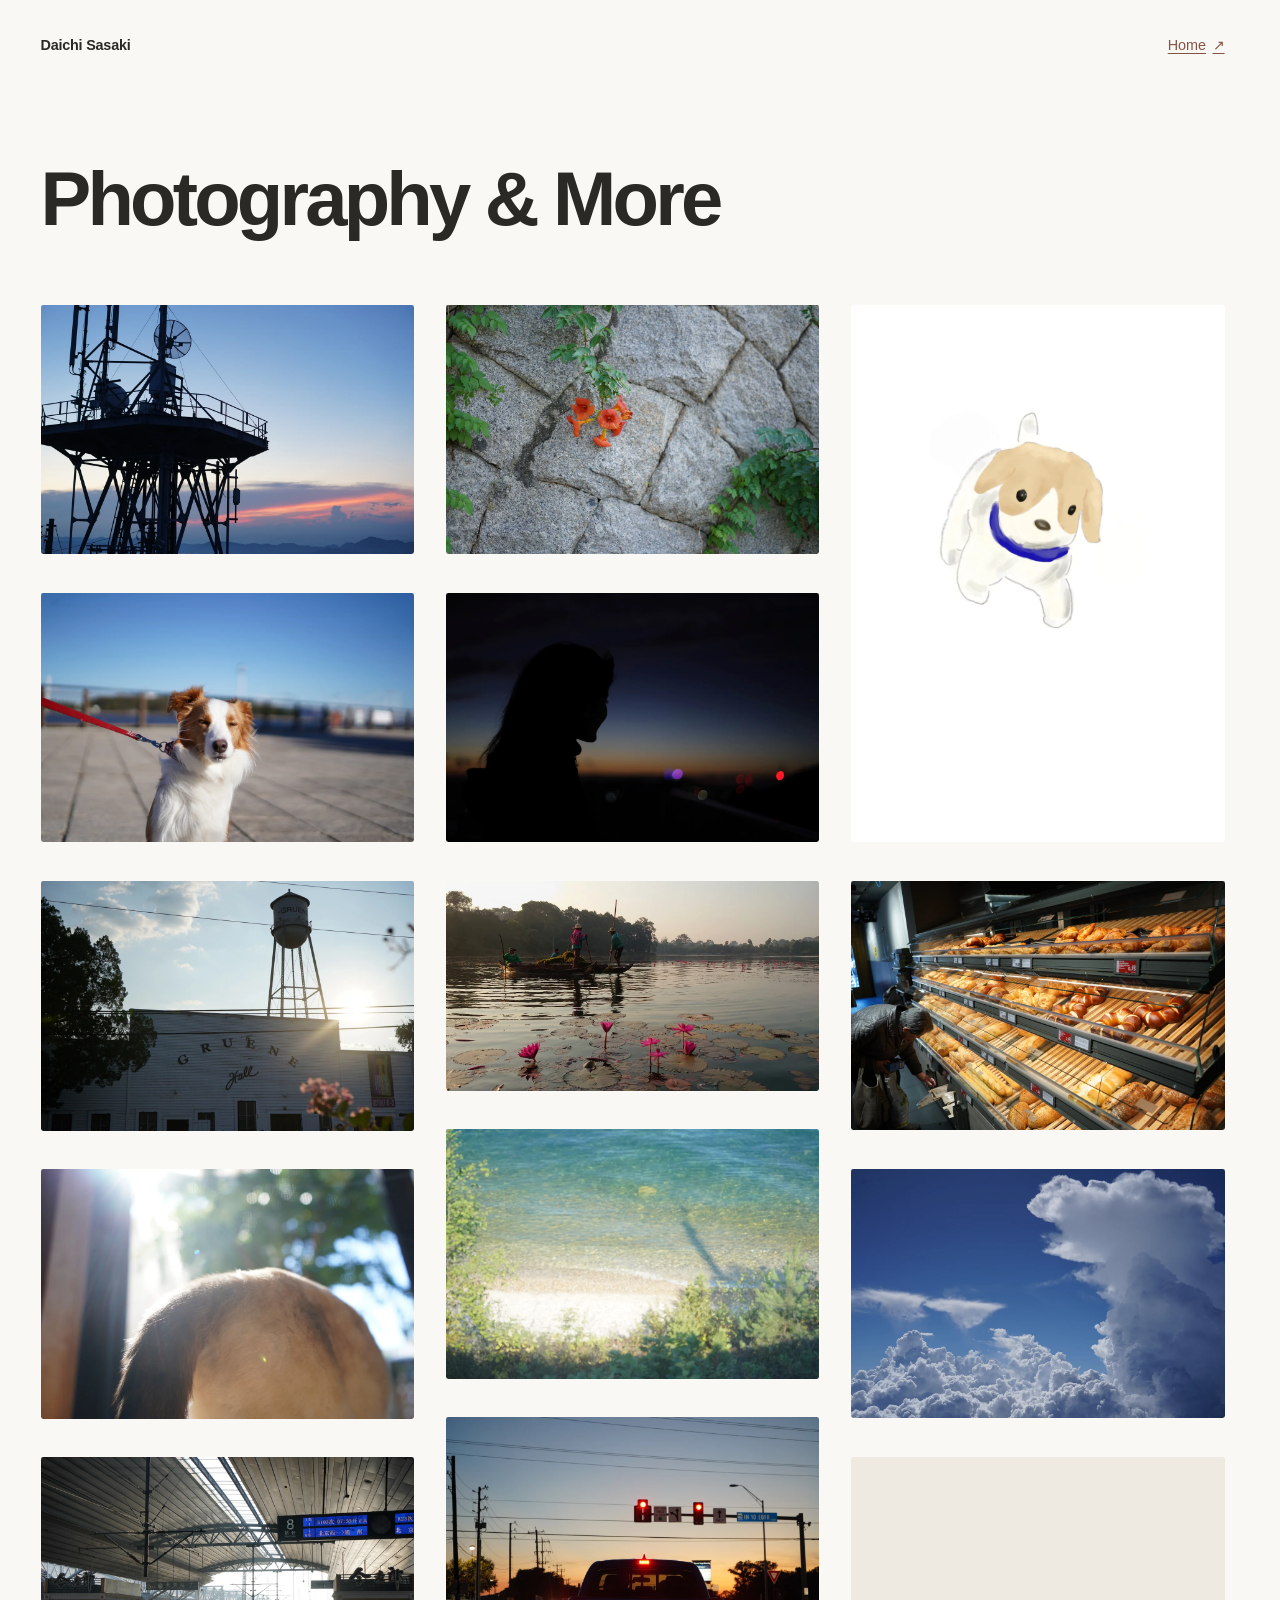
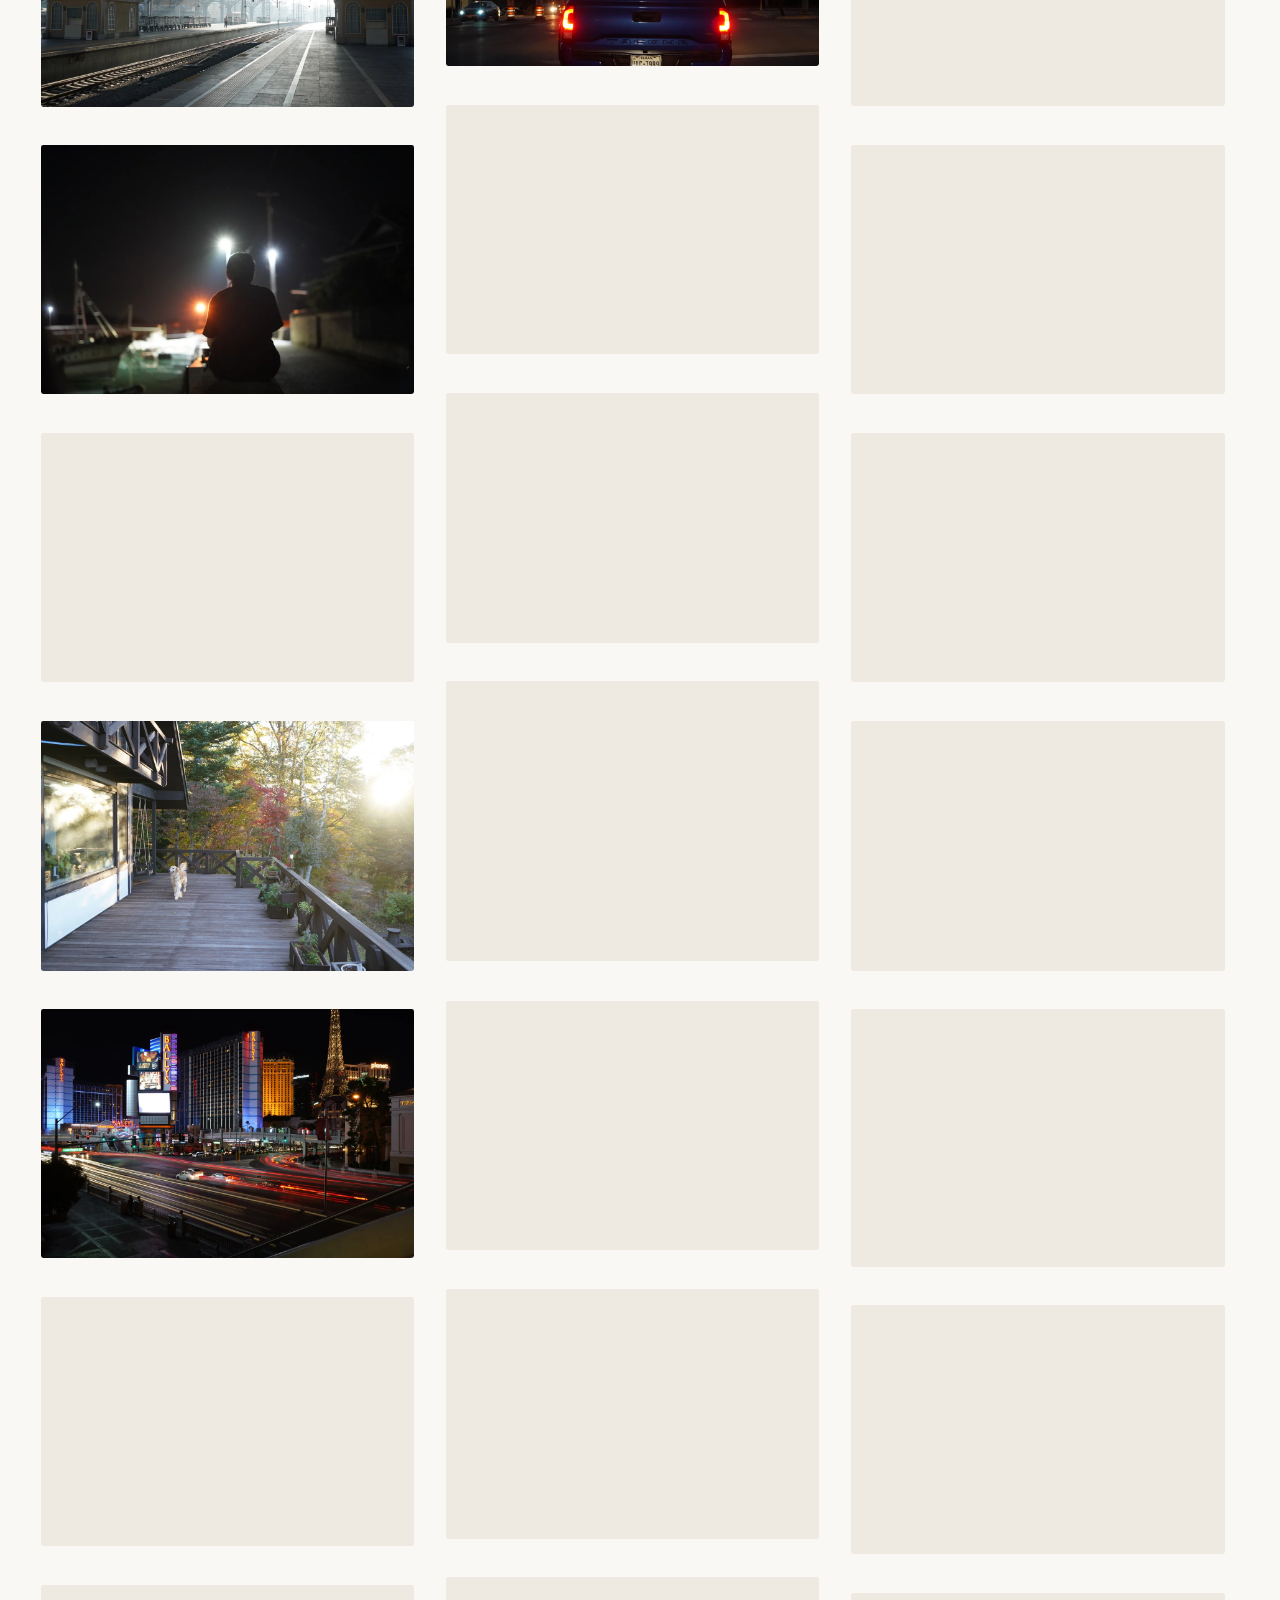
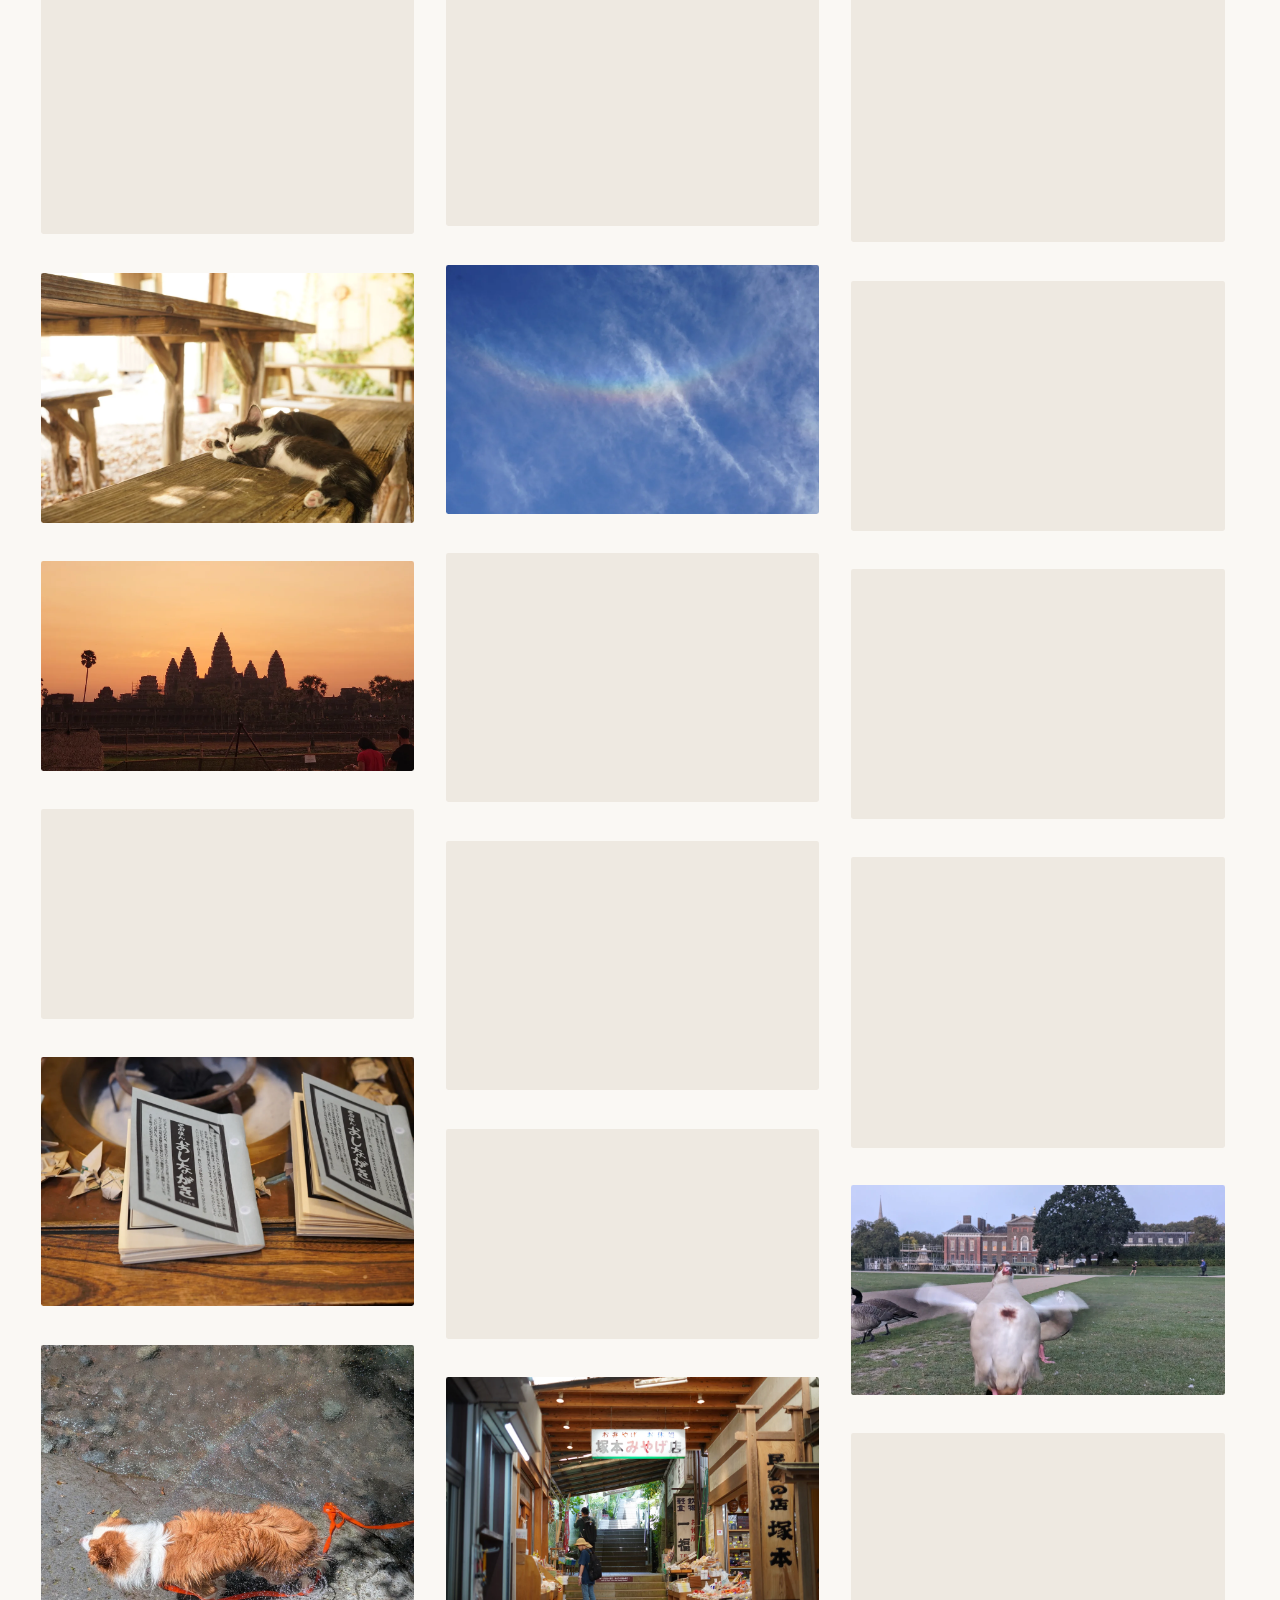
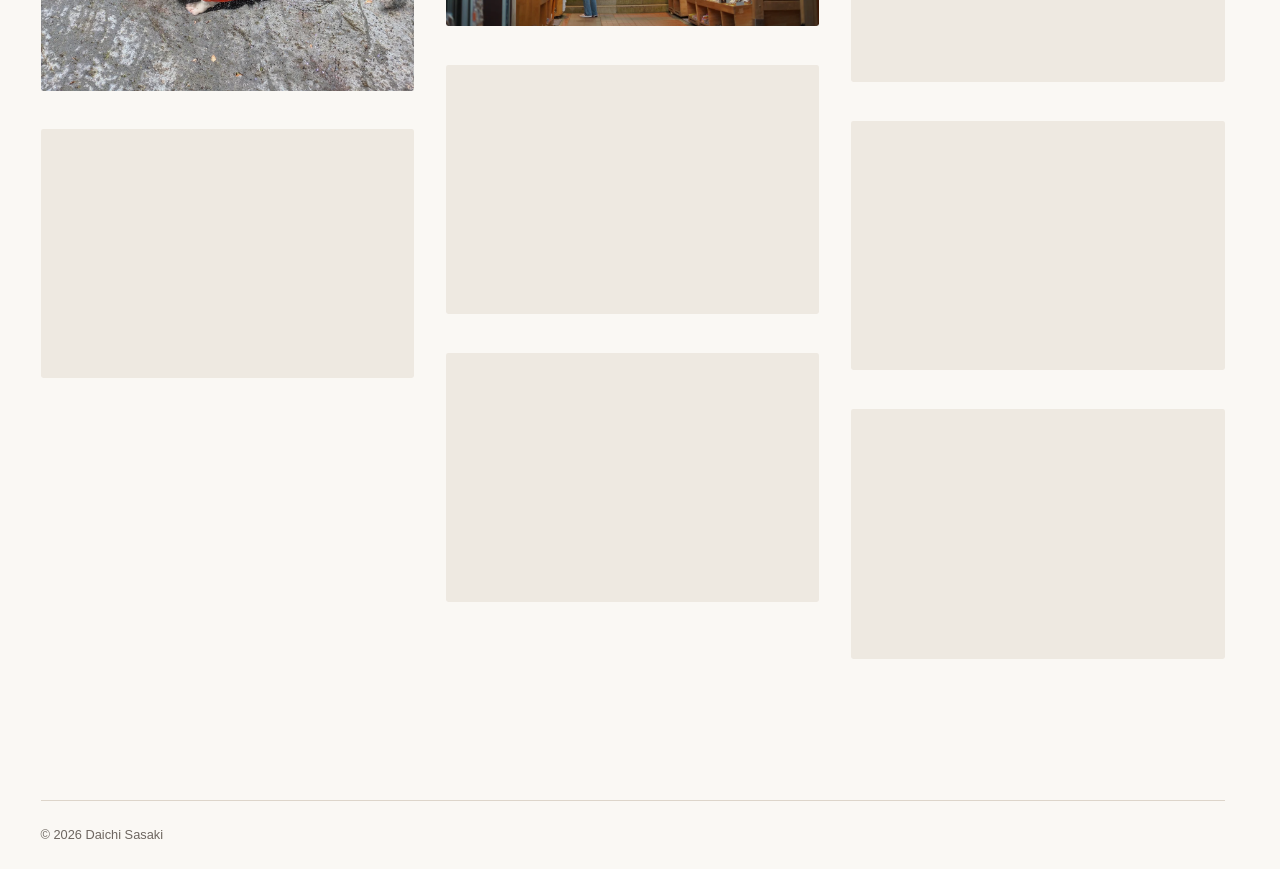
==== portfolio/index.html @ e08c7846 "Add photography portfolio and editor, update homepage links" ====
<!doctype html>
<!-- Generated index.html comes from this template and each work's info.json. -->
<html lang="en">
  <head>
    <meta charset="utf-8">
    <meta name="viewport" content="width=device-width, initial-scale=1">
    <meta name="description" content="Photography and art by Daichi Sasaki.">
    <title>Daichi Sasaki — Photography &amp; More</title>
    <link rel="stylesheet" href="styles.css">
    <script src="layout.js" defer></script>
    <script src="information.js" defer></script>
    <script src="gallery.js" defer></script>
  </head>
  <body>
    <header class="site-header container">
      <span class="site-name">Daichi Sasaki</span>
      <nav aria-label="Main navigation">
        <a href="https://d1ssk.github.io/">Home <span aria-hidden="true">↗</span></a>
      </nav>
    </header>

    <main class="container">
      <div class="intro">
        <h1>Photography &amp; More</h1>
      </div>
      <section class="gallery" aria-label="Photography and art">
        <figure class="work">
          <a class="work-link" href="assets/works/dsc04124/full.webp" data-info="assets/works/dsc04124/info.json" aria-haspopup="dialog">
            <img
              src="assets/works/dsc04124/thumbnail.webp"
              srcset="assets/works/dsc04124/thumbnail.webp 1200w, assets/works/dsc04124/full.webp 2400w"
              sizes="(max-width: 46rem) calc(100vw - 2rem), (max-width: 68rem) 46vw, 24rem"
              width="1200"
              height="800"
              alt="Silhouette of an antenna tower against a blue and pink evening sky."
              fetchpriority="high"
              decoding="async"
            >
          </a>
        </figure>

        <figure class="work">
          <a class="work-link" href="assets/works/dsc04281/full.webp" data-info="assets/works/dsc04281/info.json" aria-haspopup="dialog">
            <img
              src="assets/works/dsc04281/thumbnail.webp"
              srcset="assets/works/dsc04281/thumbnail.webp 1200w, assets/works/dsc04281/full.webp 2400w"
              sizes="(max-width: 46rem) calc(100vw - 2rem), (max-width: 68rem) 46vw, 24rem"
              width="1200"
              height="800"
              alt="Orange flowers and green leaves against a textured stone wall."
              loading="lazy"
              decoding="async"
            >
          </a>
        </figure>

        <figure class="work">
          <a class="work-link" href="assets/works/work-308b10c8dc/full.webp" data-info="assets/works/work-308b10c8dc/info.json" aria-haspopup="dialog">
            <img
              src="assets/works/work-308b10c8dc/thumbnail.webp"
              srcset="assets/works/work-308b10c8dc/thumbnail.webp 834w, assets/works/work-308b10c8dc/full.webp 1640w"
              sizes="(max-width: 46rem) calc(100vw - 2rem), (max-width: 68rem) 46vw, 24rem"
              width="834"
              height="1200"
              alt="An illustration of a small brown-and-white dog on a white background."
              loading="lazy"
              decoding="async"
            >
          </a>
        </figure>

        <figure class="work">
          <a class="work-link" href="assets/works/dsc00365/full.webp" data-info="assets/works/dsc00365/info.json" aria-haspopup="dialog">
            <img
              src="assets/works/dsc00365/thumbnail.webp"
              srcset="assets/works/dsc00365/thumbnail.webp 1200w, assets/works/dsc00365/full.webp 2400w"
              sizes="(max-width: 46rem) calc(100vw - 2rem), (max-width: 68rem) 46vw, 24rem"
              width="1200"
              height="800"
              alt="A brown-and-white dog on a red leash, with water and distant buildings behind it."
              loading="lazy"
              decoding="async"
            >
          </a>
        </figure>

        <figure class="work">
          <a class="work-link" href="assets/works/dsc02346-edit/full.webp" data-info="assets/works/dsc02346-edit/info.json" aria-haspopup="dialog">
            <img
              src="assets/works/dsc02346-edit/thumbnail.webp"
              srcset="assets/works/dsc02346-edit/thumbnail.webp 1200w, assets/works/dsc02346-edit/full.webp 2400w"
              sizes="(max-width: 46rem) calc(100vw - 2rem), (max-width: 68rem) 46vw, 24rem"
              width="1200"
              height="800"
              alt="The profile of a person silhouetted at dusk, with blurred lights behind them."
              loading="lazy"
              decoding="async"
            >
          </a>
        </figure>

        <figure class="work">
          <a class="work-link" href="assets/works/dsc02108/full.webp" data-info="assets/works/dsc02108/info.json" aria-haspopup="dialog">
            <img
              src="assets/works/dsc02108/thumbnail.webp"
              srcset="assets/works/dsc02108/thumbnail.webp 1200w, assets/works/dsc02108/full.webp 1616w"
              sizes="(max-width: 46rem) calc(100vw - 2rem), (max-width: 68rem) 46vw, 24rem"
              width="1200"
              height="802"
              alt="A water tower above a white building, with flowers in the foreground."
              loading="lazy"
              decoding="async"
            >
          </a>
        </figure>

        <figure class="work">
          <a class="work-link" href="assets/works/dsc-4628-edit/full.webp" data-info="assets/works/dsc-4628-edit/info.json" aria-haspopup="dialog">
            <img
              src="assets/works/dsc-4628-edit/thumbnail.webp"
              srcset="assets/works/dsc-4628-edit/thumbnail.webp 1200w, assets/works/dsc-4628-edit/full.webp 2400w"
              sizes="(max-width: 46rem) calc(100vw - 2rem), (max-width: 68rem) 46vw, 24rem"
              width="1200"
              height="675"
              alt="People in a small boat on a lake, with pink flowers in the foreground."
              loading="lazy"
              decoding="async"
            >
          </a>
        </figure>

        <figure class="work">
          <a class="work-link" href="assets/works/dsc09874/full.webp" data-info="assets/works/dsc09874/info.json" aria-haspopup="dialog">
            <img
              src="assets/works/dsc09874/thumbnail.webp"
              srcset="assets/works/dsc09874/thumbnail.webp 1200w, assets/works/dsc09874/full.webp 2400w"
              sizes="(max-width: 46rem) calc(100vw - 2rem), (max-width: 68rem) 46vw, 24rem"
              width="1200"
              height="800"
              alt="Rows of golden pastries on illuminated bakery shelves."
              loading="lazy"
              decoding="async"
            >
          </a>
        </figure>

        <figure class="work">
          <a class="work-link" href="assets/works/dsc01263/full.webp" data-info="assets/works/dsc01263/info.json" aria-haspopup="dialog">
            <img
              src="assets/works/dsc01263/thumbnail.webp"
              srcset="assets/works/dsc01263/thumbnail.webp 1200w, assets/works/dsc01263/full.webp 1616w"
              sizes="(max-width: 46rem) calc(100vw - 2rem), (max-width: 68rem) 46vw, 24rem"
              width="1200"
              height="802"
              alt="Sunlight shimmering on blue-green water."
              loading="lazy"
              decoding="async"
            >
          </a>
        </figure>

        <figure class="work">
          <a class="work-link" href="assets/works/dsc03439/full.webp" data-info="assets/works/dsc03439/info.json" aria-haspopup="dialog">
            <img
              src="assets/works/dsc03439/thumbnail.webp"
              srcset="assets/works/dsc03439/thumbnail.webp 1200w, assets/works/dsc03439/full.webp 1616w"
              sizes="(max-width: 46rem) calc(100vw - 2rem), (max-width: 68rem) 46vw, 24rem"
              width="1200"
              height="802"
              alt="Close-up of a dog&#x27;s head and ear in sunlight beside a window."
              loading="lazy"
              decoding="async"
            >
          </a>
        </figure>

        <figure class="work">
          <a class="work-link" href="assets/works/dsc02233/full.webp" data-info="assets/works/dsc02233/info.json" aria-haspopup="dialog">
            <img
              src="assets/works/dsc02233/thumbnail.webp"
              srcset="assets/works/dsc02233/thumbnail.webp 1200w, assets/works/dsc02233/full.webp 2400w"
              sizes="(max-width: 46rem) calc(100vw - 2rem), (max-width: 68rem) 46vw, 24rem"
              width="1200"
              height="800"
              alt="Bright white clouds rising into a deep blue sky."
              loading="lazy"
              decoding="async"
            >
          </a>
        </figure>

        <figure class="work">
          <a class="work-link" href="assets/works/dsc01962-1/full.webp" data-info="assets/works/dsc01962-1/info.json" aria-haspopup="dialog">
            <img
              src="assets/works/dsc01962-1/thumbnail.webp"
              srcset="assets/works/dsc01962-1/thumbnail.webp 1200w, assets/works/dsc01962-1/full.webp 2400w"
              sizes="(max-width: 46rem) calc(100vw - 2rem), (max-width: 68rem) 46vw, 24rem"
              width="1200"
              height="800"
              alt="A car stopped at a red traffic light against a warm sunset sky."
              loading="lazy"
              decoding="async"
            >
          </a>
        </figure>

        <figure class="work">
          <a class="work-link" href="assets/works/dsc00776/full.webp" data-info="assets/works/dsc00776/info.json" aria-haspopup="dialog">
            <img
              src="assets/works/dsc00776/thumbnail.webp"
              srcset="assets/works/dsc00776/thumbnail.webp 1200w, assets/works/dsc00776/full.webp 1616w"
              sizes="(max-width: 46rem) calc(100vw - 2rem), (max-width: 68rem) 46vw, 24rem"
              width="1200"
              height="802"
              alt="Sunlight falling across railway tracks and a station platform under a metal roof."
              loading="lazy"
              decoding="async"
            >
          </a>
        </figure>

        <figure class="work">
          <a class="work-link" href="assets/works/dsc09620-edit/full.webp" data-info="assets/works/dsc09620-edit/info.json" aria-haspopup="dialog">
            <img
              src="assets/works/dsc09620-edit/thumbnail.webp"
              srcset="assets/works/dsc09620-edit/thumbnail.webp 1200w, assets/works/dsc09620-edit/full.webp 2400w"
              sizes="(max-width: 46rem) calc(100vw - 2rem), (max-width: 68rem) 46vw, 24rem"
              width="1200"
              height="800"
              alt="A river reflecting a bridge and trees in black and white."
              loading="lazy"
              decoding="async"
            >
          </a>
        </figure>

        <figure class="work">
          <a class="work-link" href="assets/works/dsc04129/full.webp" data-info="assets/works/dsc04129/info.json" aria-haspopup="dialog">
            <img
              src="assets/works/dsc04129/thumbnail.webp"
              srcset="assets/works/dsc04129/thumbnail.webp 1200w, assets/works/dsc04129/full.webp 2400w"
              sizes="(max-width: 46rem) calc(100vw - 2rem), (max-width: 68rem) 46vw, 24rem"
              width="1200"
              height="800"
              alt="A mug of dark tea and a wrapped slice of cake on a wooden table."
              loading="lazy"
              decoding="async"
            >
          </a>
        </figure>

        <figure class="work">
          <a class="work-link" href="assets/works/dsc04137/full.webp" data-info="assets/works/dsc04137/info.json" aria-haspopup="dialog">
            <img
              src="assets/works/dsc04137/thumbnail.webp"
              srcset="assets/works/dsc04137/thumbnail.webp 1200w, assets/works/dsc04137/full.webp 2400w"
              sizes="(max-width: 46rem) calc(100vw - 2rem), (max-width: 68rem) 46vw, 24rem"
              width="1200"
              height="800"
              alt="The silhouette of a person on a road lit by streetlights at night."
              loading="lazy"
              decoding="async"
            >
          </a>
        </figure>

        <figure class="work">
          <a class="work-link" href="assets/works/dsc00853-edit/full.webp" data-info="assets/works/dsc00853-edit/info.json" aria-haspopup="dialog">
            <img
              src="assets/works/dsc00853-edit/thumbnail.webp"
              srcset="assets/works/dsc00853-edit/thumbnail.webp 1200w, assets/works/dsc00853-edit/full.webp 2400w"
              sizes="(max-width: 46rem) calc(100vw - 2rem), (max-width: 68rem) 46vw, 24rem"
              width="1200"
              height="800"
              alt="Red autumn leaves framing the corner of a wooden building."
              loading="lazy"
              decoding="async"
            >
          </a>
        </figure>

        <figure class="work">
          <a class="work-link" href="assets/works/dsc03634-edit/full.webp" data-info="assets/works/dsc03634-edit/info.json" aria-haspopup="dialog">
            <img
              src="assets/works/dsc03634-edit/thumbnail.webp"
              srcset="assets/works/dsc03634-edit/thumbnail.webp 1200w, assets/works/dsc03634-edit/full.webp 1616w"
              sizes="(max-width: 46rem) calc(100vw - 2rem), (max-width: 68rem) 46vw, 24rem"
              width="1200"
              height="802"
              alt="A large circular station clock and a grid of windows in black and white."
              loading="lazy"
              decoding="async"
            >
          </a>
        </figure>

        <figure class="work">
          <a class="work-link" href="assets/works/dsc04097/full.webp" data-info="assets/works/dsc04097/info.json" aria-haspopup="dialog">
            <img
              src="assets/works/dsc04097/thumbnail.webp"
              srcset="assets/works/dsc04097/thumbnail.webp 1200w, assets/works/dsc04097/full.webp 2400w"
              sizes="(max-width: 46rem) calc(100vw - 2rem), (max-width: 68rem) 46vw, 24rem"
              width="1200"
              height="800"
              alt="A person at an outdoor tap beside a wooden wall."
              loading="lazy"
              decoding="async"
            >
          </a>
        </figure>

        <figure class="work">
          <a class="work-link" href="assets/works/dsc03271-1/full.webp" data-info="assets/works/dsc03271-1/info.json" aria-haspopup="dialog">
            <img
              src="assets/works/dsc03271-1/thumbnail.webp"
              srcset="assets/works/dsc03271-1/thumbnail.webp 1200w, assets/works/dsc03271-1/full.webp 2400w"
              sizes="(max-width: 46rem) calc(100vw - 2rem), (max-width: 68rem) 46vw, 24rem"
              width="1200"
              height="800"
              alt="The low sun shining over a road and silhouetted city buildings."
              loading="lazy"
              decoding="async"
            >
          </a>
        </figure>

        <figure class="work">
          <a class="work-link" href="assets/works/1780213268952/full.webp" data-info="assets/works/1780213268952/info.json" aria-haspopup="dialog">
            <img
              src="assets/works/1780213268952/thumbnail.webp"
              srcset="assets/works/1780213268952/thumbnail.webp 1200w, assets/works/1780213268952/full.webp 1477w"
              sizes="(max-width: 46rem) calc(100vw - 2rem), (max-width: 68rem) 46vw, 24rem"
              width="1200"
              height="901"
              alt="A brown-and-white dog running through sunlit grass beneath a steel bridge."
              loading="lazy"
              decoding="async"
            >
          </a>
        </figure>

        <figure class="work">
          <a class="work-link" href="assets/works/dsc03589/full.webp" data-info="assets/works/dsc03589/info.json" aria-haspopup="dialog">
            <img
              src="assets/works/dsc03589/thumbnail.webp"
              srcset="assets/works/dsc03589/thumbnail.webp 1200w, assets/works/dsc03589/full.webp 1616w"
              sizes="(max-width: 46rem) calc(100vw - 2rem), (max-width: 68rem) 46vw, 24rem"
              width="1200"
              height="802"
              alt="A dog on a wooden deck beside a house and sunlit foliage."
              loading="lazy"
              decoding="async"
            >
          </a>
        </figure>

        <figure class="work">
          <a class="work-link" href="assets/works/dsc03656/full.webp" data-info="assets/works/dsc03656/info.json" aria-haspopup="dialog">
            <img
              src="assets/works/dsc03656/thumbnail.webp"
              srcset="assets/works/dsc03656/thumbnail.webp 1200w, assets/works/dsc03656/full.webp 1616w"
              sizes="(max-width: 46rem) calc(100vw - 2rem), (max-width: 68rem) 46vw, 24rem"
              width="1200"
              height="802"
              alt="A cat peeking over the edge of an open window against a blue sky."
              loading="lazy"
              decoding="async"
            >
          </a>
        </figure>

        <figure class="work">
          <a class="work-link" href="assets/works/dsc03055/full.webp" data-info="assets/works/dsc03055/info.json" aria-haspopup="dialog">
            <img
              src="assets/works/dsc03055/thumbnail.webp"
              srcset="assets/works/dsc03055/thumbnail.webp 1200w, assets/works/dsc03055/full.webp 2400w"
              sizes="(max-width: 46rem) calc(100vw - 2rem), (max-width: 68rem) 46vw, 24rem"
              width="1200"
              height="800"
              alt="A printed page emerging from darkness in a pool of light."
              loading="lazy"
              decoding="async"
            >
          </a>
        </figure>

        <figure class="work">
          <a class="work-link" href="assets/works/dsc03040-1/full.webp" data-info="assets/works/dsc03040-1/info.json" aria-haspopup="dialog">
            <img
              src="assets/works/dsc03040-1/thumbnail.webp"
              srcset="assets/works/dsc03040-1/thumbnail.webp 1200w, assets/works/dsc03040-1/full.webp 2400w"
              sizes="(max-width: 46rem) calc(100vw - 2rem), (max-width: 68rem) 46vw, 24rem"
              width="1200"
              height="800"
              alt="Colorful traffic light trails beneath illuminated city buildings at night."
              loading="lazy"
              decoding="async"
            >
          </a>
        </figure>

        <figure class="work">
          <a class="work-link" href="assets/works/dsc05868-edit/full.webp" data-info="assets/works/dsc05868-edit/info.json" aria-haspopup="dialog">
            <img
              src="assets/works/dsc05868-edit/thumbnail.webp"
              srcset="assets/works/dsc05868-edit/thumbnail.webp 1200w, assets/works/dsc05868-edit/full.webp 2400w"
              sizes="(max-width: 46rem) calc(100vw - 2rem), (max-width: 68rem) 46vw, 24rem"
              width="1200"
              height="830"
              alt="A suspension bridge and waterfront buildings in golden evening light."
              loading="lazy"
              decoding="async"
            >
          </a>
        </figure>

        <figure class="work">
          <a class="work-link" href="assets/works/dsc01163/full.webp" data-info="assets/works/dsc01163/info.json" aria-haspopup="dialog">
            <img
              src="assets/works/dsc01163/thumbnail.webp"
              srcset="assets/works/dsc01163/thumbnail.webp 1200w, assets/works/dsc01163/full.webp 1616w"
              sizes="(max-width: 46rem) calc(100vw - 2rem), (max-width: 68rem) 46vw, 24rem"
              width="1200"
              height="802"
              alt="A red-and-white train beneath a purple evening sky and overhead wires."
              loading="lazy"
              decoding="async"
            >
          </a>
        </figure>

        <figure class="work">
          <a class="work-link" href="assets/works/dsc02043/full.webp" data-info="assets/works/dsc02043/info.json" aria-haspopup="dialog">
            <img
              src="assets/works/dsc02043/thumbnail.webp"
              srcset="assets/works/dsc02043/thumbnail.webp 1200w, assets/works/dsc02043/full.webp 2400w"
              sizes="(max-width: 46rem) calc(100vw - 2rem), (max-width: 68rem) 46vw, 24rem"
              width="1200"
              height="800"
              alt="Three yellow rubber ducks lined up against a cloudy sky."
              loading="lazy"
              decoding="async"
            >
          </a>
        </figure>

        <figure class="work">
          <a class="work-link" href="assets/works/dsc04103/full.webp" data-info="assets/works/dsc04103/info.json" aria-haspopup="dialog">
            <img
              src="assets/works/dsc04103/thumbnail.webp"
              srcset="assets/works/dsc04103/thumbnail.webp 1200w, assets/works/dsc04103/full.webp 2400w"
              sizes="(max-width: 46rem) calc(100vw - 2rem), (max-width: 68rem) 46vw, 24rem"
              width="1200"
              height="800"
              alt="Two people silhouetted by warm sunlight outdoors."
              loading="lazy"
              decoding="async"
            >
          </a>
        </figure>

        <figure class="work">
          <a class="work-link" href="assets/works/dsc04307/full.webp" data-info="assets/works/dsc04307/info.json" aria-haspopup="dialog">
            <img
              src="assets/works/dsc04307/thumbnail.webp"
              srcset="assets/works/dsc04307/thumbnail.webp 1200w, assets/works/dsc04307/full.webp 2400w"
              sizes="(max-width: 46rem) calc(100vw - 2rem), (max-width: 68rem) 46vw, 24rem"
              width="1200"
              height="800"
              alt="Foamy water in the wake of a boat, seen from its side."
              loading="lazy"
              decoding="async"
            >
          </a>
        </figure>

        <figure class="work">
          <a class="work-link" href="assets/works/dsc05416/full.webp" data-info="assets/works/dsc05416/info.json" aria-haspopup="dialog">
            <img
              src="assets/works/dsc05416/thumbnail.webp"
              srcset="assets/works/dsc05416/thumbnail.webp 1200w, assets/works/dsc05416/full.webp 2400w"
              sizes="(max-width: 46rem) calc(100vw - 2rem), (max-width: 68rem) 46vw, 24rem"
              width="1200"
              height="800"
              alt="Glowing logs beneath hanging cookware at a nighttime campfire."
              loading="lazy"
              decoding="async"
            >
          </a>
        </figure>

        <figure class="work">
          <a class="work-link" href="assets/works/dsc08300-edit/full.webp" data-info="assets/works/dsc08300-edit/info.json" aria-haspopup="dialog">
            <img
              src="assets/works/dsc08300-edit/thumbnail.webp"
              srcset="assets/works/dsc08300-edit/thumbnail.webp 1200w, assets/works/dsc08300-edit/full.webp 2400w"
              sizes="(max-width: 46rem) calc(100vw - 2rem), (max-width: 68rem) 46vw, 24rem"
              width="1200"
              height="800"
              alt="Several bursts of fireworks against a black night sky."
              loading="lazy"
              decoding="async"
            >
          </a>
        </figure>

        <figure class="work">
          <a class="work-link" href="assets/works/dsc02113/full.webp" data-info="assets/works/dsc02113/info.json" aria-haspopup="dialog">
            <img
              src="assets/works/dsc02113/thumbnail.webp"
              srcset="assets/works/dsc02113/thumbnail.webp 1200w, assets/works/dsc02113/full.webp 2400w"
              sizes="(max-width: 46rem) calc(100vw - 2rem), (max-width: 68rem) 46vw, 24rem"
              width="1200"
              height="800"
              alt="A faint rainbow-colored band among wispy clouds in a blue sky."
              loading="lazy"
              decoding="async"
            >
          </a>
        </figure>

        <figure class="work">
          <a class="work-link" href="assets/works/dsc02043-1/full.webp" data-info="assets/works/dsc02043-1/info.json" aria-haspopup="dialog">
            <img
              src="assets/works/dsc02043-1/thumbnail.webp"
              srcset="assets/works/dsc02043-1/thumbnail.webp 1200w, assets/works/dsc02043-1/full.webp 1616w"
              sizes="(max-width: 46rem) calc(100vw - 2rem), (max-width: 68rem) 46vw, 24rem"
              width="1200"
              height="802"
              alt="A black and white cat resting on a wooden bench in sunlight."
              loading="lazy"
              decoding="async"
            >
          </a>
        </figure>

        <figure class="work">
          <a class="work-link" href="assets/works/dsc02044/full.webp" data-info="assets/works/dsc02044/info.json" aria-haspopup="dialog">
            <img
              src="assets/works/dsc02044/thumbnail.webp"
              srcset="assets/works/dsc02044/thumbnail.webp 1200w, assets/works/dsc02044/full.webp 1616w"
              sizes="(max-width: 46rem) calc(100vw - 2rem), (max-width: 68rem) 46vw, 24rem"
              width="1200"
              height="802"
              alt="A cat curled up on a wooden bench in warm backlight."
              loading="lazy"
              decoding="async"
            >
          </a>
        </figure>

        <figure class="work">
          <a class="work-link" href="assets/works/dsc00383/full.webp" data-info="assets/works/dsc00383/info.json" aria-haspopup="dialog">
            <img
              src="assets/works/dsc00383/thumbnail.webp"
              srcset="assets/works/dsc00383/thumbnail.webp 1200w, assets/works/dsc00383/full.webp 2400w"
              sizes="(max-width: 46rem) calc(100vw - 2rem), (max-width: 68rem) 46vw, 24rem"
              width="1200"
              height="800"
              alt="A person walking a dog beside a raised railway line in afternoon sunlight."
              loading="lazy"
              decoding="async"
            >
          </a>
        </figure>

        <figure class="work">
          <a class="work-link" href="assets/works/dsc-4569/full.webp" data-info="assets/works/dsc-4569/info.json" aria-haspopup="dialog">
            <img
              src="assets/works/dsc-4569/thumbnail.webp"
              srcset="assets/works/dsc-4569/thumbnail.webp 1200w, assets/works/dsc-4569/full.webp 2400w"
              sizes="(max-width: 46rem) calc(100vw - 2rem), (max-width: 68rem) 46vw, 24rem"
              width="1200"
              height="675"
              alt="Temple towers silhouetted against an orange sky."
              loading="lazy"
              decoding="async"
            >
          </a>
        </figure>

        <figure class="work">
          <a class="work-link" href="assets/works/dsc02876/full.webp" data-info="assets/works/dsc02876/info.json" aria-haspopup="dialog">
            <img
              src="assets/works/dsc02876/thumbnail.webp"
              srcset="assets/works/dsc02876/thumbnail.webp 1200w, assets/works/dsc02876/full.webp 1616w"
              sizes="(max-width: 46rem) calc(100vw - 2rem), (max-width: 68rem) 46vw, 24rem"
              width="1200"
              height="802"
              alt="Treetops and a street silhouetted against the last light of evening."
              loading="lazy"
              decoding="async"
            >
          </a>
        </figure>

        <figure class="work">
          <a class="work-link" href="assets/works/img-0156/full.webp" data-info="assets/works/img-0156/info.json" aria-haspopup="dialog">
            <img
              src="assets/works/img-0156/thumbnail.webp"
              srcset="assets/works/img-0156/thumbnail.webp 1200w, assets/works/img-0156/full.webp 2400w"
              sizes="(max-width: 46rem) calc(100vw - 2rem), (max-width: 68rem) 46vw, 24rem"
              width="1200"
              height="675"
              alt="A broad sandy beach with city buildings beneath a clear blue sky."
              loading="lazy"
              decoding="async"
            >
          </a>
        </figure>

        <figure class="work">
          <a class="work-link" href="assets/works/dsc04043/full.webp" data-info="assets/works/dsc04043/info.json" aria-haspopup="dialog">
            <img
              src="assets/works/dsc04043/thumbnail.webp"
              srcset="assets/works/dsc04043/thumbnail.webp 1200w, assets/works/dsc04043/full.webp 2400w"
              sizes="(max-width: 46rem) calc(100vw - 2rem), (max-width: 68rem) 46vw, 24rem"
              width="1200"
              height="800"
              alt="A glass sphere reflecting green and yellow branches among other spheres."
              loading="lazy"
              decoding="async"
            >
          </a>
        </figure>

        <figure class="work">
          <a class="work-link" href="assets/works/dsc09625-edit/full.webp" data-info="assets/works/dsc09625-edit/info.json" aria-haspopup="dialog">
            <img
              src="assets/works/dsc09625-edit/thumbnail.webp"
              srcset="assets/works/dsc09625-edit/thumbnail.webp 1200w, assets/works/dsc09625-edit/full.webp 2400w"
              sizes="(max-width: 46rem) calc(100vw - 2rem), (max-width: 68rem) 46vw, 24rem"
              width="1200"
              height="936"
              alt="People gathered outside a cafe beneath a leafy street tree."
              loading="lazy"
              decoding="async"
            >
          </a>
        </figure>

        <figure class="work">
          <a class="work-link" href="assets/works/dsc02432/full.webp" data-info="assets/works/dsc02432/info.json" aria-haspopup="dialog">
            <img
              src="assets/works/dsc02432/thumbnail.webp"
              srcset="assets/works/dsc02432/thumbnail.webp 1200w, assets/works/dsc02432/full.webp 2400w"
              sizes="(max-width: 46rem) calc(100vw - 2rem), (max-width: 68rem) 46vw, 24rem"
              width="1200"
              height="800"
              alt="Printed cards arranged in a wooden display beside a bowl."
              loading="lazy"
              decoding="async"
            >
          </a>
        </figure>

        <figure class="work">
          <a class="work-link" href="assets/works/pxl-20231009-060520764-mp/full.webp" data-info="assets/works/pxl-20231009-060520764-mp/info.json" aria-haspopup="dialog">
            <img
              src="assets/works/pxl-20231009-060520764-mp/thumbnail.webp"
              srcset="assets/works/pxl-20231009-060520764-mp/thumbnail.webp 1200w, assets/works/pxl-20231009-060520764-mp/full.webp 2400w"
              sizes="(max-width: 46rem) calc(100vw - 2rem), (max-width: 68rem) 46vw, 24rem"
              width="1200"
              height="675"
              alt="A waterbird facing the camera on grass, with a brick building and pond behind it."
              loading="lazy"
              decoding="async"
            >
          </a>
        </figure>

        <figure class="work">
          <a class="work-link" href="assets/works/pxl-20231009-060527128/full.webp" data-info="assets/works/pxl-20231009-060527128/info.json" aria-haspopup="dialog">
            <img
              src="assets/works/pxl-20231009-060527128/thumbnail.webp"
              srcset="assets/works/pxl-20231009-060527128/thumbnail.webp 1200w, assets/works/pxl-20231009-060527128/full.webp 2400w"
              sizes="(max-width: 46rem) calc(100vw - 2rem), (max-width: 68rem) 46vw, 24rem"
              width="1200"
              height="675"
              alt="A waterbird seen from behind on a lawn beside a pond."
              loading="lazy"
              decoding="async"
            >
          </a>
        </figure>

        <figure class="work">
          <a class="work-link" href="assets/works/pxl-20250823-015524542/full.webp" data-info="assets/works/pxl-20250823-015524542/info.json" aria-haspopup="dialog">
            <img
              src="assets/works/pxl-20250823-015524542/thumbnail.webp"
              srcset="assets/works/pxl-20250823-015524542/thumbnail.webp 1200w, assets/works/pxl-20250823-015524542/full.webp 2400w"
              sizes="(max-width: 46rem) calc(100vw - 2rem), (max-width: 68rem) 46vw, 24rem"
              width="1200"
              height="1112"
              alt="A brown-and-white dog on a red leash standing on rocky ground."
              loading="lazy"
              decoding="async"
            >
          </a>
        </figure>

        <figure class="work">
          <a class="work-link" href="assets/works/dsc00827/full.webp" data-info="assets/works/dsc00827/info.json" aria-haspopup="dialog">
            <img
              src="assets/works/dsc00827/thumbnail.webp"
              srcset="assets/works/dsc00827/thumbnail.webp 1200w, assets/works/dsc00827/full.webp 2400w"
              sizes="(max-width: 46rem) calc(100vw - 2rem), (max-width: 68rem) 46vw, 24rem"
              width="1200"
              height="800"
              alt="A person standing inside a shop with wooden beams and shelves of goods."
              loading="lazy"
              decoding="async"
            >
          </a>
        </figure>

        <figure class="work">
          <a class="work-link" href="assets/works/dsc02072/full.webp" data-info="assets/works/dsc02072/info.json" aria-haspopup="dialog">
            <img
              src="assets/works/dsc02072/thumbnail.webp"
              srcset="assets/works/dsc02072/thumbnail.webp 1200w, assets/works/dsc02072/full.webp 2400w"
              sizes="(max-width: 46rem) calc(100vw - 2rem), (max-width: 68rem) 46vw, 24rem"
              width="1200"
              height="800"
              alt="A hiker on a rocky hillside beneath large white clouds and a blue sky."
              loading="lazy"
              decoding="async"
            >
          </a>
        </figure>

        <figure class="work">
          <a class="work-link" href="assets/works/dsc04231/full.webp" data-info="assets/works/dsc04231/info.json" aria-haspopup="dialog">
            <img
              src="assets/works/dsc04231/thumbnail.webp"
              srcset="assets/works/dsc04231/thumbnail.webp 1200w, assets/works/dsc04231/full.webp 2400w"
              sizes="(max-width: 46rem) calc(100vw - 2rem), (max-width: 68rem) 46vw, 24rem"
              width="1200"
              height="800"
              alt="Two round roadside mirrors above a yellow sign beside the sea."
              loading="lazy"
              decoding="async"
            >
          </a>
        </figure>

        <figure class="work">
          <a class="work-link" href="assets/works/dsc03989/full.webp" data-info="assets/works/dsc03989/info.json" aria-haspopup="dialog">
            <img
              src="assets/works/dsc03989/thumbnail.webp"
              srcset="assets/works/dsc03989/thumbnail.webp 1200w, assets/works/dsc03989/full.webp 2400w"
              sizes="(max-width: 46rem) calc(100vw - 2rem), (max-width: 68rem) 46vw, 24rem"
              width="1200"
              height="800"
              alt="A yellow bridge across a river with a tall tower in the distance."
              loading="lazy"
              decoding="async"
            >
          </a>
        </figure>

        <figure class="work">
          <a class="work-link" href="assets/works/dsc02425/full.webp" data-info="assets/works/dsc02425/info.json" aria-haspopup="dialog">
            <img
              src="assets/works/dsc02425/thumbnail.webp"
              srcset="assets/works/dsc02425/thumbnail.webp 1200w, assets/works/dsc02425/full.webp 2400w"
              sizes="(max-width: 46rem) calc(100vw - 2rem), (max-width: 68rem) 46vw, 24rem"
              width="1200"
              height="800"
              alt="Illuminated city buildings, streets, and curved bus terminals viewed from above at night."
              loading="lazy"
              decoding="async"
            >
          </a>
        </figure>

        <figure class="work">
          <a class="work-link" href="assets/works/dsc03670/full.webp" data-info="assets/works/dsc03670/info.json" aria-haspopup="dialog">
            <img
              src="assets/works/dsc03670/thumbnail.webp"
              srcset="assets/works/dsc03670/thumbnail.webp 1200w, assets/works/dsc03670/full.webp 2400w"
              sizes="(max-width: 46rem) calc(100vw - 2rem), (max-width: 68rem) 46vw, 24rem"
              width="1200"
              height="800"
              alt="Passengers on the Tokyo Station platform seen through a train window."
              loading="lazy"
              decoding="async"
            >
          </a>
        </figure>

        <figure class="work">
          <a class="work-link" href="assets/works/dsc00911/full.webp" data-info="assets/works/dsc00911/info.json" aria-haspopup="dialog">
            <img
              src="assets/works/dsc00911/thumbnail.webp"
              srcset="assets/works/dsc00911/thumbnail.webp 1200w, assets/works/dsc00911/full.webp 1616w"
              sizes="(max-width: 46rem) calc(100vw - 2rem), (max-width: 68rem) 46vw, 24rem"
              width="1200"
              height="802"
              alt="An orange evening sky above the dark silhouette of a roof and utility pole."
              loading="lazy"
              decoding="async"
            >
          </a>
        </figure>
      </section>
    </main>

    <footer class="site-footer container">
      <p>© 2026 Daichi Sasaki</p>
    </footer>

    <dialog class="viewer" id="viewer" aria-label="Enlarged image">
      <div class="viewer-shell">
        <header class="viewer-toolbar">
          <div class="viewer-actions">
            <span class="viewer-count" id="viewer-count" aria-live="polite" aria-atomic="true"></span>
            <button class="viewer-button" id="viewer-close" type="button" aria-label="Close enlarged image" autofocus>
              <svg viewBox="0 0 24 24" width="24" height="24" aria-hidden="true">
                <path d="m6 6 12 12M6 18 18 6"/>
              </svg>
            </button>
          </div>
        </header>
        <div class="viewer-stage" id="viewer-stage">
          <button class="viewer-button viewer-nav" id="viewer-previous" type="button" aria-label="Previous work">
            <svg viewBox="0 0 24 24" width="24" height="24" aria-hidden="true">
              <path d="m14 5-7 7 7 7"/>
            </svg>
          </button>
          <figure class="viewer-work" id="viewer-work">
            <div class="viewer-image-wrap">
              <img id="viewer-image" alt="" decoding="async">
            </div>
            <figcaption class="viewer-info" id="viewer-info" hidden>
              <h2 id="viewer-title" hidden></h2>
              <p id="viewer-description" hidden></p>
              <dl class="viewer-details" id="viewer-details"></dl>
            </figcaption>
          </figure>
          <button class="viewer-button viewer-nav" id="viewer-next" type="button" aria-label="Next work">
            <svg viewBox="0 0 24 24" width="24" height="24" aria-hidden="true">
              <path d="m10 5 7 7-7 7"/>
            </svg>
          </button>
        </div>
      </div>
    </dialog>
  </body>
</html>
---- portfolio/styles.css ----
:root {
  color-scheme: light;
  --background: #faf8f4;
  --text: #2b2926;
  --muted: #6d6660;
  --border: #ddd5ca;
  --accent: #865345;
  --focus: #412e29;
  --gallery-gap: clamp(1.25rem, 2.5vw, 2rem);
  --max-width: 74rem;
}

*,
*::before,
*::after {
  box-sizing: border-box;
}

html {
  background: var(--background);
  color: var(--text);
  font-family: -apple-system, BlinkMacSystemFont, "Segoe UI", Roboto, Helvetica, Arial, sans-serif;
  line-height: 1.6;
  scrollbar-gutter: stable;
  -webkit-text-size-adjust: 100%;
}

body {
  display: flex;
  min-height: 100vh;
  min-height: 100svh;
  margin: 0;
  flex-direction: column;
}

.container {
  width: min(calc(100% - 4rem), var(--max-width));
  margin-inline: auto;
}

a {
  color: var(--accent);
  text-decoration-thickness: 0.08em;
  text-underline-offset: 0.2em;
}

a:hover {
  color: var(--focus);
}

a:focus-visible,
button:focus-visible {
  outline: 0.2rem solid var(--focus);
  outline-offset: 0.35rem;
}

.site-header {
  display: flex;
  min-height: 5.5rem;
  align-items: center;
  justify-content: space-between;
  gap: 1rem;
  padding-block: 1.5rem;
  font-size: 0.9rem;
}

.site-name {
  font-weight: 600;
  letter-spacing: -0.015em;
}

.site-header a {
  display: inline-flex;
  min-height: 2.75rem;
  align-items: center;
  gap: 0.4rem;
}

main {
  flex: 1;
  padding-top: clamp(2rem, 5vw, 4rem);
  padding-bottom: clamp(4rem, 8vw, 7rem);
}

.intro {
  margin-bottom: clamp(2.5rem, 5vw, 4rem);
}

.intro h1 {
  margin: 0;
  font-size: clamp(2.5rem, 6vw, 4.75rem);
  font-weight: 550;
  letter-spacing: -0.05em;
  line-height: 1.12;
  text-wrap: balance;
}

.gallery {
  display: grid;
  grid-template-columns: repeat(auto-fit, minmax(min(100%, 20rem), 1fr));
  align-items: start;
  gap: var(--gallery-gap);
}

.gallery.is-masonry {
  grid-auto-rows: 8px;
  row-gap: 0;
}

.work {
  min-width: 0;
  margin: 0;
}

.work-link {
  display: block;
  border-radius: 0.15rem;
  cursor: zoom-in;
}

.work-link img {
  display: block;
  width: 100%;
  height: auto;
  border-radius: inherit;
  background: #eee9e1;
}

.site-footer {
  border-top: 1px solid var(--border);
  padding-block: 1.5rem;
  color: var(--muted);
  font-size: 0.8rem;
}

.site-footer p {
  margin: 0;
}

.viewer-open {
  overflow: hidden;
  scrollbar-gutter: auto;
}

.viewer {
  width: 100vw;
  max-width: none;
  height: 100vh;
  height: 100dvh;
  max-height: none;
  margin: 0;
  border: 0;
  padding: clamp(1rem, 2.5vw, 2rem);
  background: #171816;
  color: #faf8f4;
  color-scheme: dark;
}

.viewer::backdrop {
  background: #171816;
}

.viewer-shell {
  display: flex;
  height: 100%;
  flex-direction: column;
  gap: 1rem;
}

.viewer-toolbar {
  display: flex;
  align-items: center;
  justify-content: space-between;
  gap: 1rem;
}

.viewer-actions {
  display: flex;
  align-items: center;
  gap: 1rem;
  margin-left: auto;
}

.viewer-count {
  color: #c4c1b9;
  font-size: 0.85rem;
  font-variant-numeric: tabular-nums;
}

.viewer-button {
  display: inline-flex;
  width: 2.75rem;
  min-width: 2.75rem;
  height: 2.75rem;
  align-items: center;
  justify-content: center;
  border: 0;
  border-radius: 50%;
  padding: 0;
  background: transparent;
  color: inherit;
  cursor: pointer;
}

.viewer-button:hover {
  background: #ffffff14;
}

.viewer-button:focus-visible {
  outline-color: #faf8f4;
  outline-offset: 0.15rem;
}

.viewer-button svg {
  fill: none;
  stroke: currentColor;
  stroke-linecap: round;
  stroke-linejoin: round;
  stroke-width: 1.5;
}

.viewer-stage {
  display: grid;
  min-height: 0;
  grid-template-columns: 2.75rem minmax(0, 1fr) 2.75rem;
  align-items: center;
  gap: clamp(0.5rem, 2vw, 2rem);
  flex: 1;
}

.viewer-work {
  display: grid;
  min-width: 0;
  min-height: 0;
  height: 100%;
  margin: 0;
  grid-template-columns: minmax(0, 1fr);
  gap: clamp(1.5rem, 3vw, 3rem);
}

.viewer-work.has-info {
  grid-template-columns: minmax(0, 1fr) 15rem;
}

.viewer-image-wrap {
  min-width: 0;
  min-height: 0;
  height: 100%;
}

.viewer-work img {
  display: block;
  min-height: 0;
  width: 100%;
  height: 100%;
  object-fit: contain;
}

.viewer-info {
  min-height: 0;
  overflow-y: auto;
  align-self: center;
  max-height: 100%;
  padding-block: 0.25rem;
  color: #c4c1b9;
  font-size: 0.9rem;
  overflow-wrap: anywhere;
}

.viewer-info h2 {
  margin: 0 0 1rem;
  color: #faf8f4;
  font-size: 1.25rem;
  font-weight: 500;
  line-height: 1.4;
}

.viewer-info p {
  margin: 0 0 1.5rem;
  white-space: pre-line;
}

.viewer-info p:last-child {
  margin-bottom: 0;
}

.viewer-details {
  display: grid;
  margin: 0;
  gap: 1rem;
}

.viewer-details dt {
  margin-bottom: 0.15rem;
  color: #a5a298;
  font-size: 0.75rem;
}

.viewer-details dd {
  margin: 0;
  color: #faf8f4;
  white-space: pre-line;
}

.viewer-settings {
  grid-column: 1 / -1;
}

.viewer-settings dd {
  display: flex;
  flex-wrap: wrap;
  gap: 0.25rem 0.55rem;
  font-variant-numeric: tabular-nums;
}

.viewer-settings span {
  white-space: nowrap;
}

.viewer-settings span + span::before {
  margin-right: 0.55rem;
  color: #a5a298;
  content: "·";
}

.visually-hidden {
  position: absolute;
  width: 1px;
  height: 1px;
  overflow: hidden;
  clip-path: inset(50%);
  white-space: nowrap;
}

[hidden] {
  display: none !important;
}

@media (max-width: 43rem) {
  .container {
    width: calc(100% - 2rem);
  }

  .site-header {
    min-height: 4.5rem;
    padding-block: 1rem;
  }

  .viewer-stage {
    grid-template-columns: 1fr 1fr;
    grid-template-rows: minmax(0, 1fr) auto;
    gap: 1rem;
  }

  .viewer-work,
  .viewer-work.has-info {
    grid-column: 1 / -1;
    grid-row: 1;
    grid-template-columns: minmax(0, 1fr);
    grid-template-rows: minmax(0, 1fr);
    overflow-y: auto;
    overscroll-behavior: contain;
  }

  .viewer-work.has-info {
    grid-template-rows: auto auto;
    align-content: start;
  }

  .viewer-work.has-info .viewer-image-wrap {
    height: auto;
  }

  .viewer-work.has-info .viewer-image-wrap img {
    height: auto;
    max-height: min(48dvh, 28rem);
  }

  .viewer-info {
    max-height: none;
    overflow: visible;
  }

  .viewer-details {
    grid-template-columns: repeat(2, minmax(0, 1fr));
    gap: 1.1rem 1.5rem;
  }

  .viewer-nav {
    grid-row: 2;
  }

  #viewer-previous {
    justify-self: end;
  }

  #viewer-next {
    justify-self: start;
  }
}
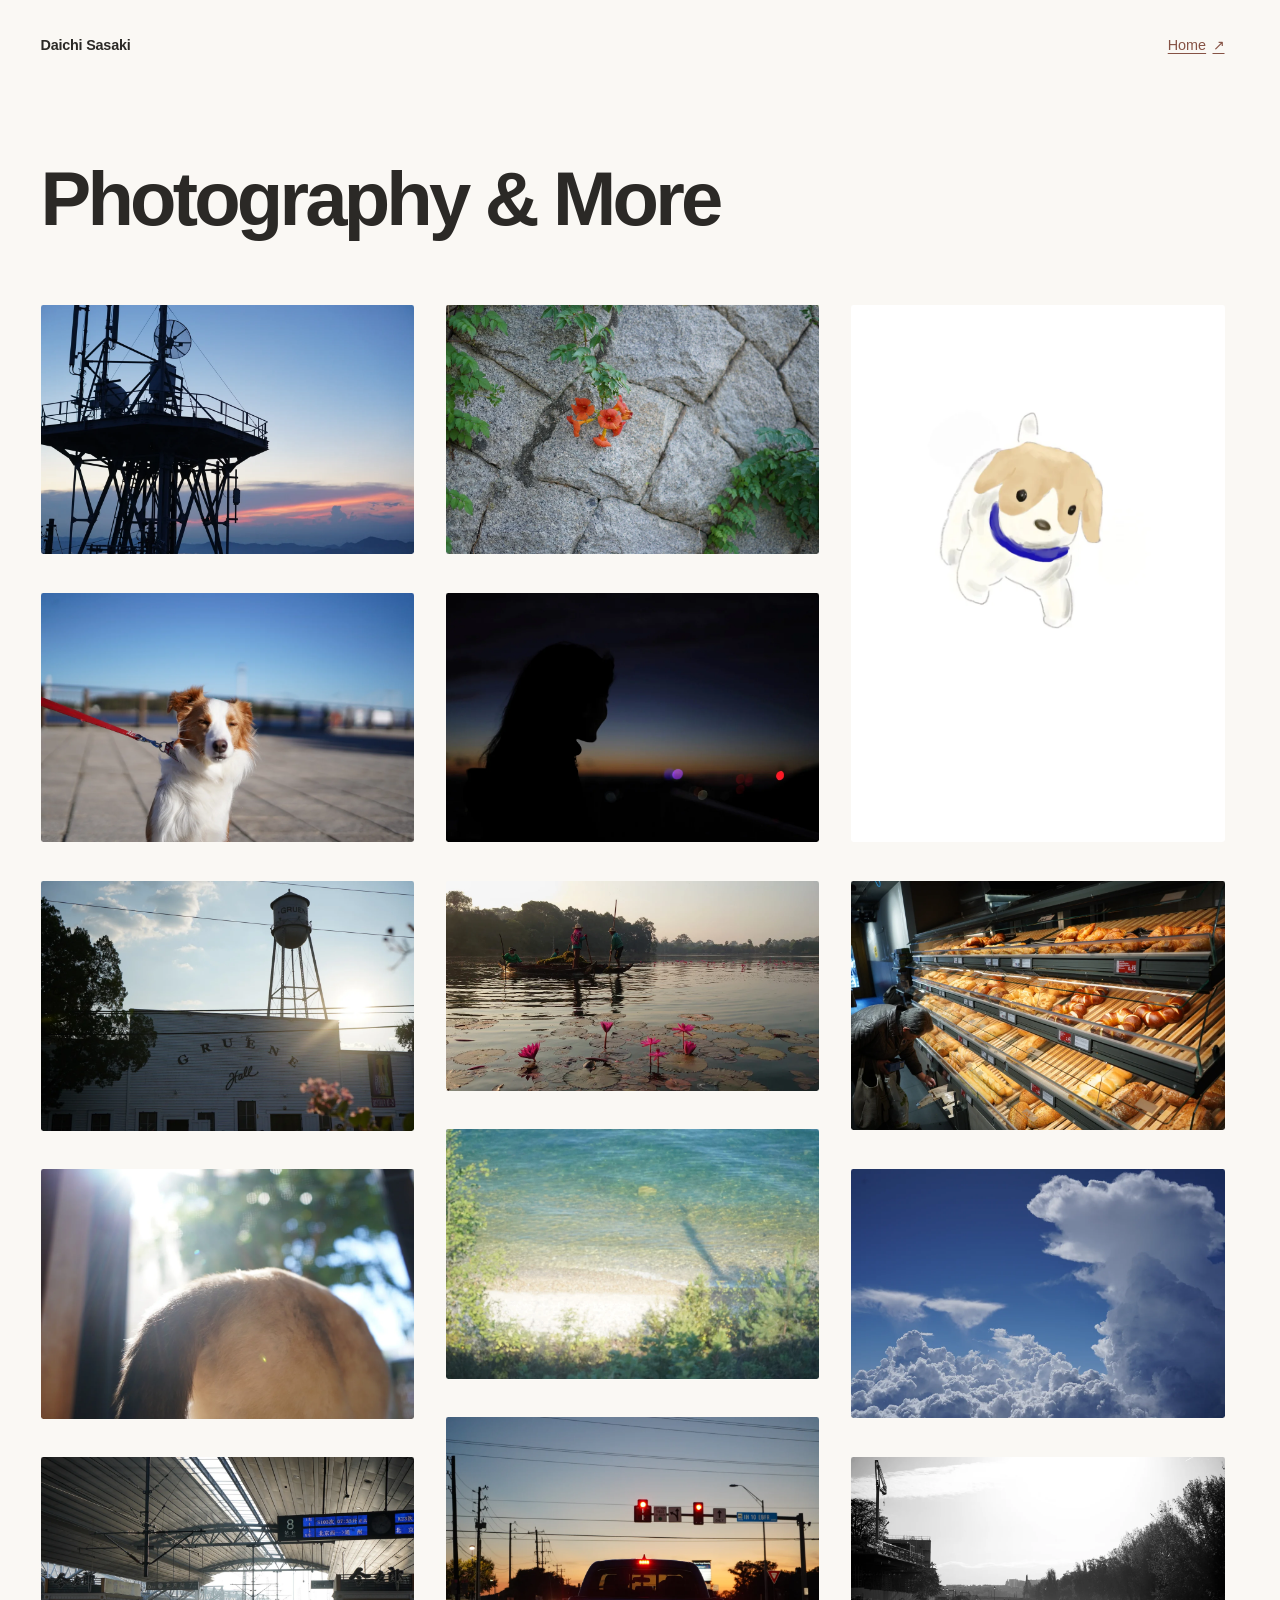
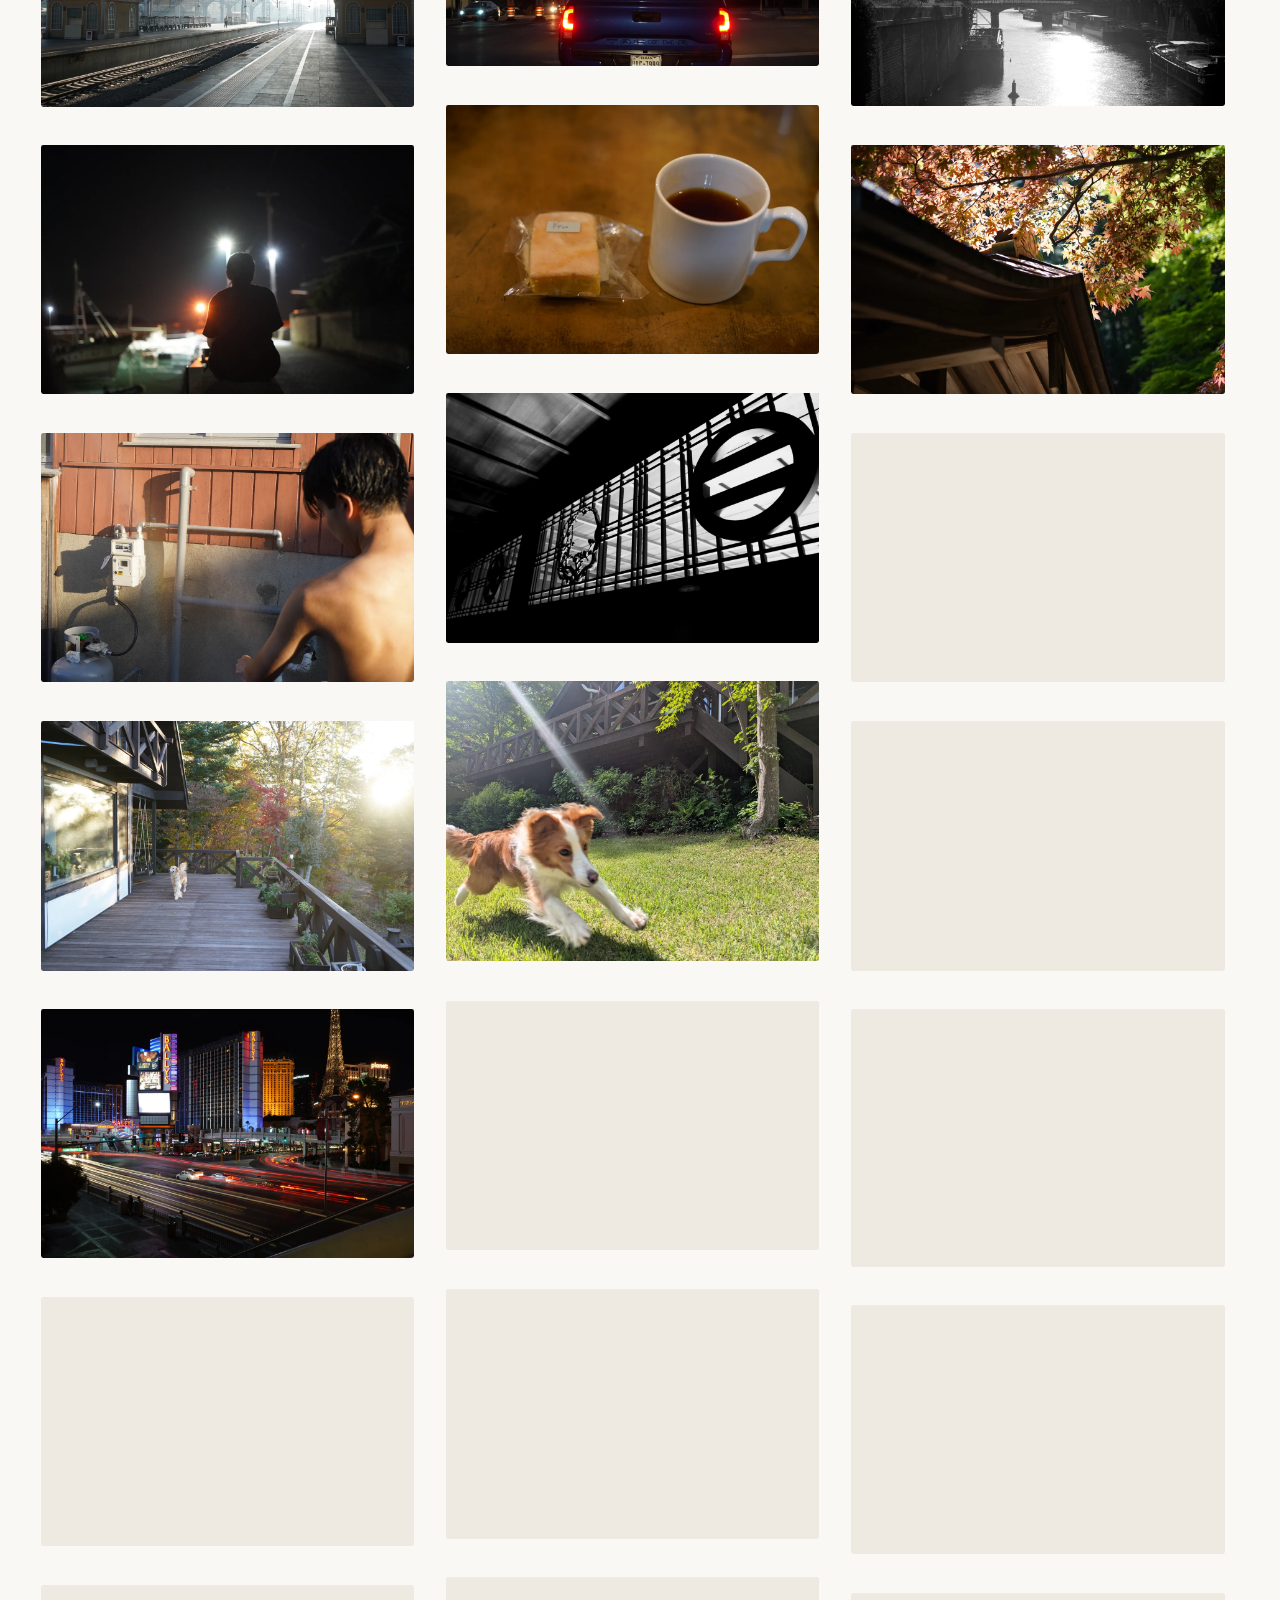
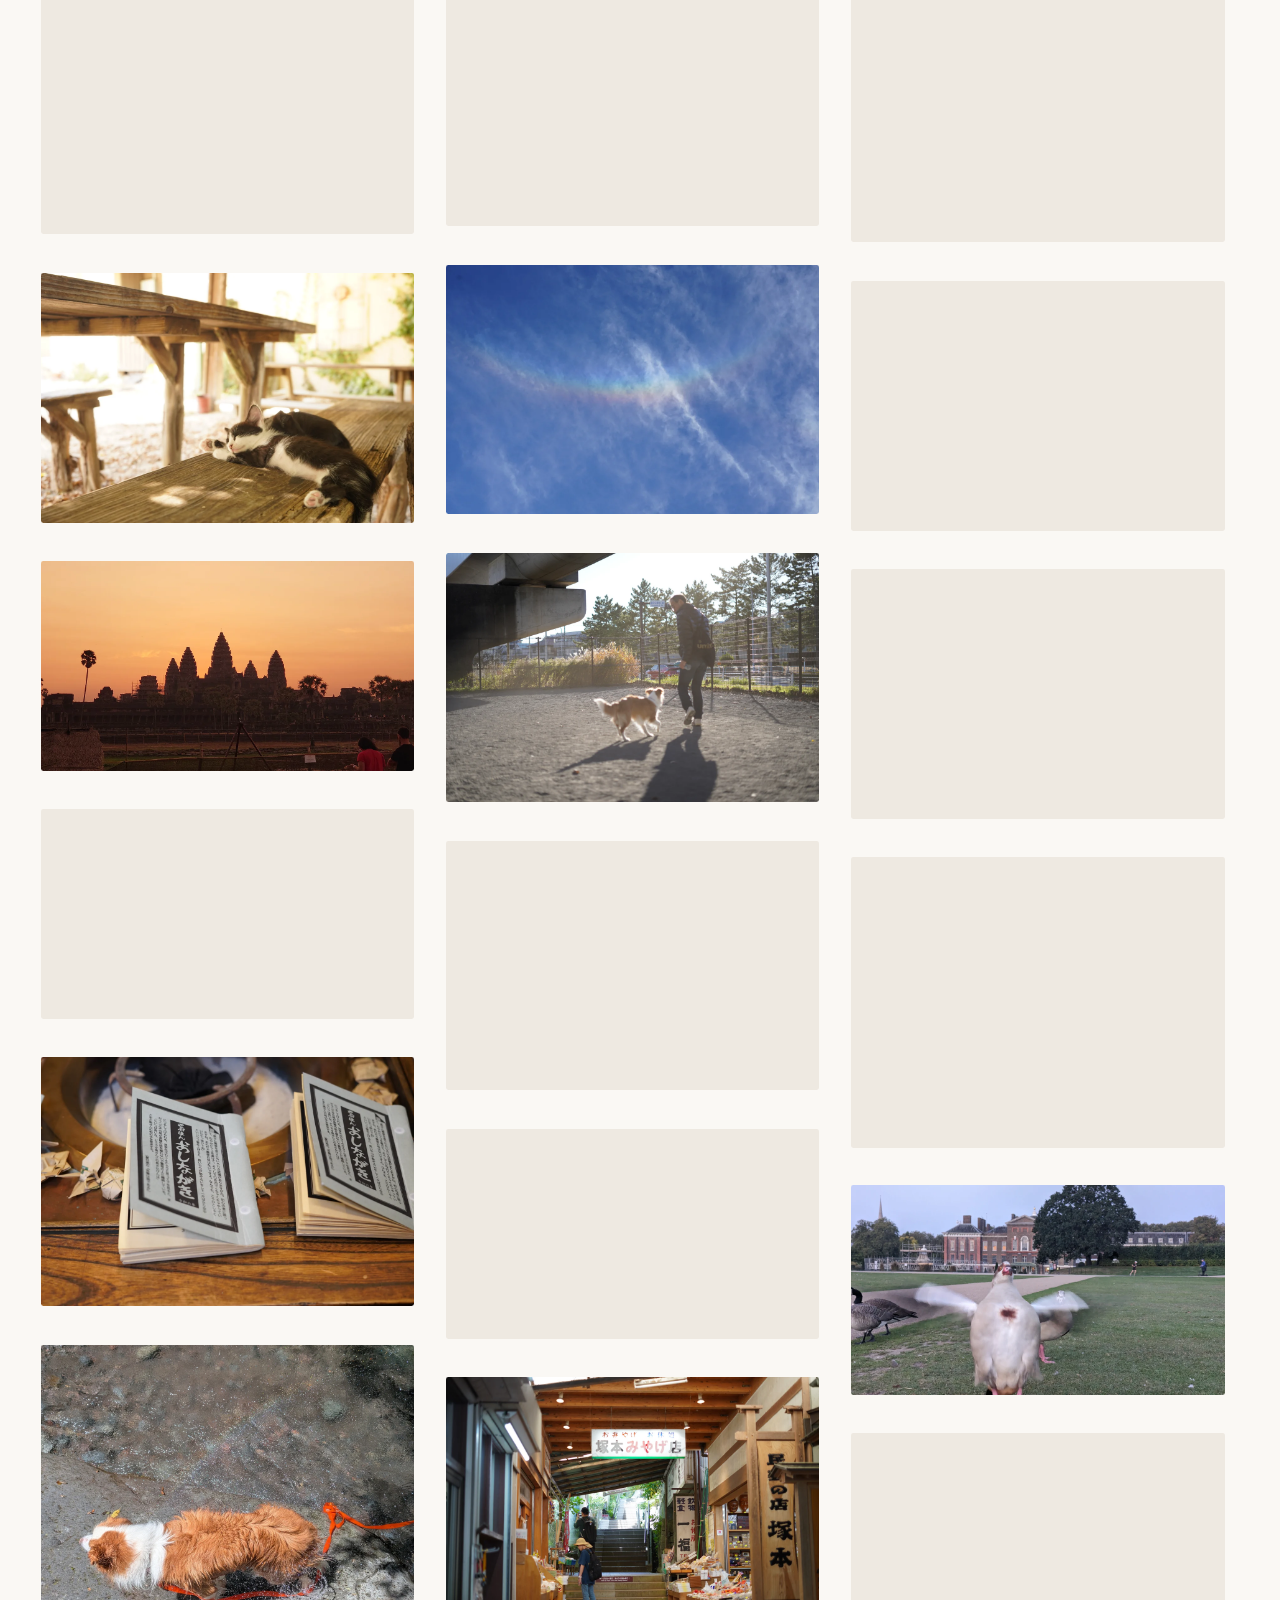
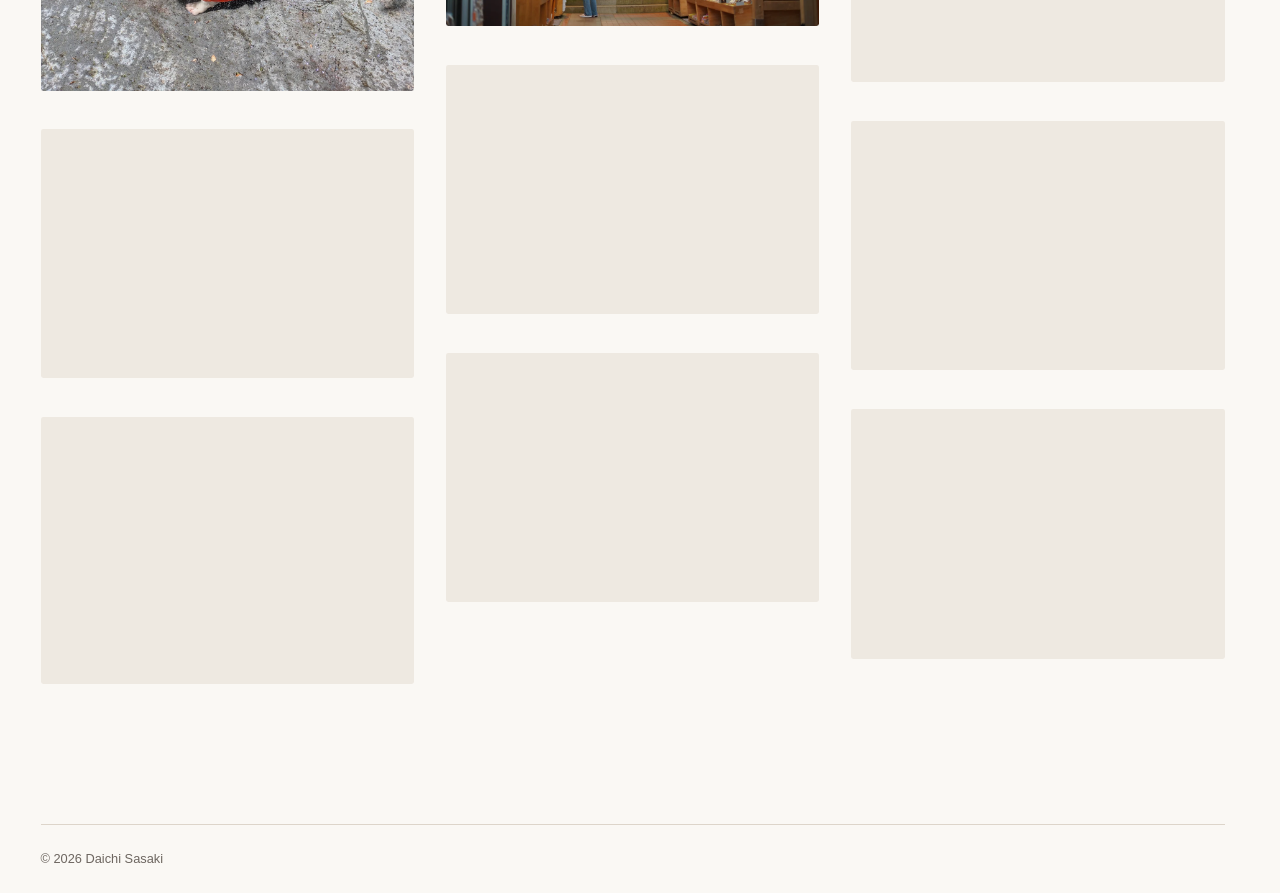
==== commit dfd53dc2: "improve photo viewer" ====
--- a/portfolio/index.html
+++ b/portfolio/index.html
@@ -798,6 +798,21 @@
               width="1200"
               height="802"
               alt="An orange evening sky above the dark silhouette of a roof and utility pole."
+              loading="lazy"
+              decoding="async"
+            >
+          </a>
+        </figure>
+
+        <figure class="work">
+          <a class="work-link" href="assets/works/mybrain/full.webp" data-info="assets/works/mybrain/info.json" aria-haspopup="dialog">
+            <img
+              src="assets/works/mybrain/thumbnail.webp"
+              srcset="assets/works/mybrain/thumbnail.webp 1200w, assets/works/mybrain/full.webp 2288w"
+              sizes="(max-width: 46rem) calc(100vw - 2rem), (max-width: 68rem) 46vw, 24rem"
+              width="1200"
+              height="859"
+              alt="A light blue brain model resting on orange fabric."
               loading="lazy"
               decoding="async"
             >
--- a/portfolio/styles.css
+++ b/portfolio/styles.css
@@ -357,33 +357,26 @@
     grid-column: 1 / -1;
     grid-row: 1;
     grid-template-columns: minmax(0, 1fr);
-    grid-template-rows: minmax(0, 1fr);
-    overflow-y: auto;
+    grid-template-rows: minmax(0, 1fr) auto minmax(0, 1fr);
+    gap: 0;
+  }
+
+  .viewer-image-wrap {
+    grid-row: 2;
+    height: auto;
+  }
+
+  .viewer-work img {
+    height: auto;
+    max-height: min(48dvh, 28rem, var(--viewer-image-max-height, 48dvh));
+  }
+
+  .viewer-info {
+    grid-row: 3;
+    align-self: start;
+    margin-top: 1rem;
+    max-height: calc(100% - 1rem);
     overscroll-behavior: contain;
-  }
-
-  .viewer-work.has-info {
-    grid-template-rows: auto auto;
-    align-content: start;
-  }
-
-  .viewer-work.has-info .viewer-image-wrap {
-    height: auto;
-  }
-
-  .viewer-work.has-info .viewer-image-wrap img {
-    height: auto;
-    max-height: min(48dvh, 28rem);
-  }
-
-  .viewer-info {
-    max-height: none;
-    overflow: visible;
-  }
-
-  .viewer-details {
-    grid-template-columns: repeat(2, minmax(0, 1fr));
-    gap: 1.1rem 1.5rem;
   }
 
   .viewer-nav {
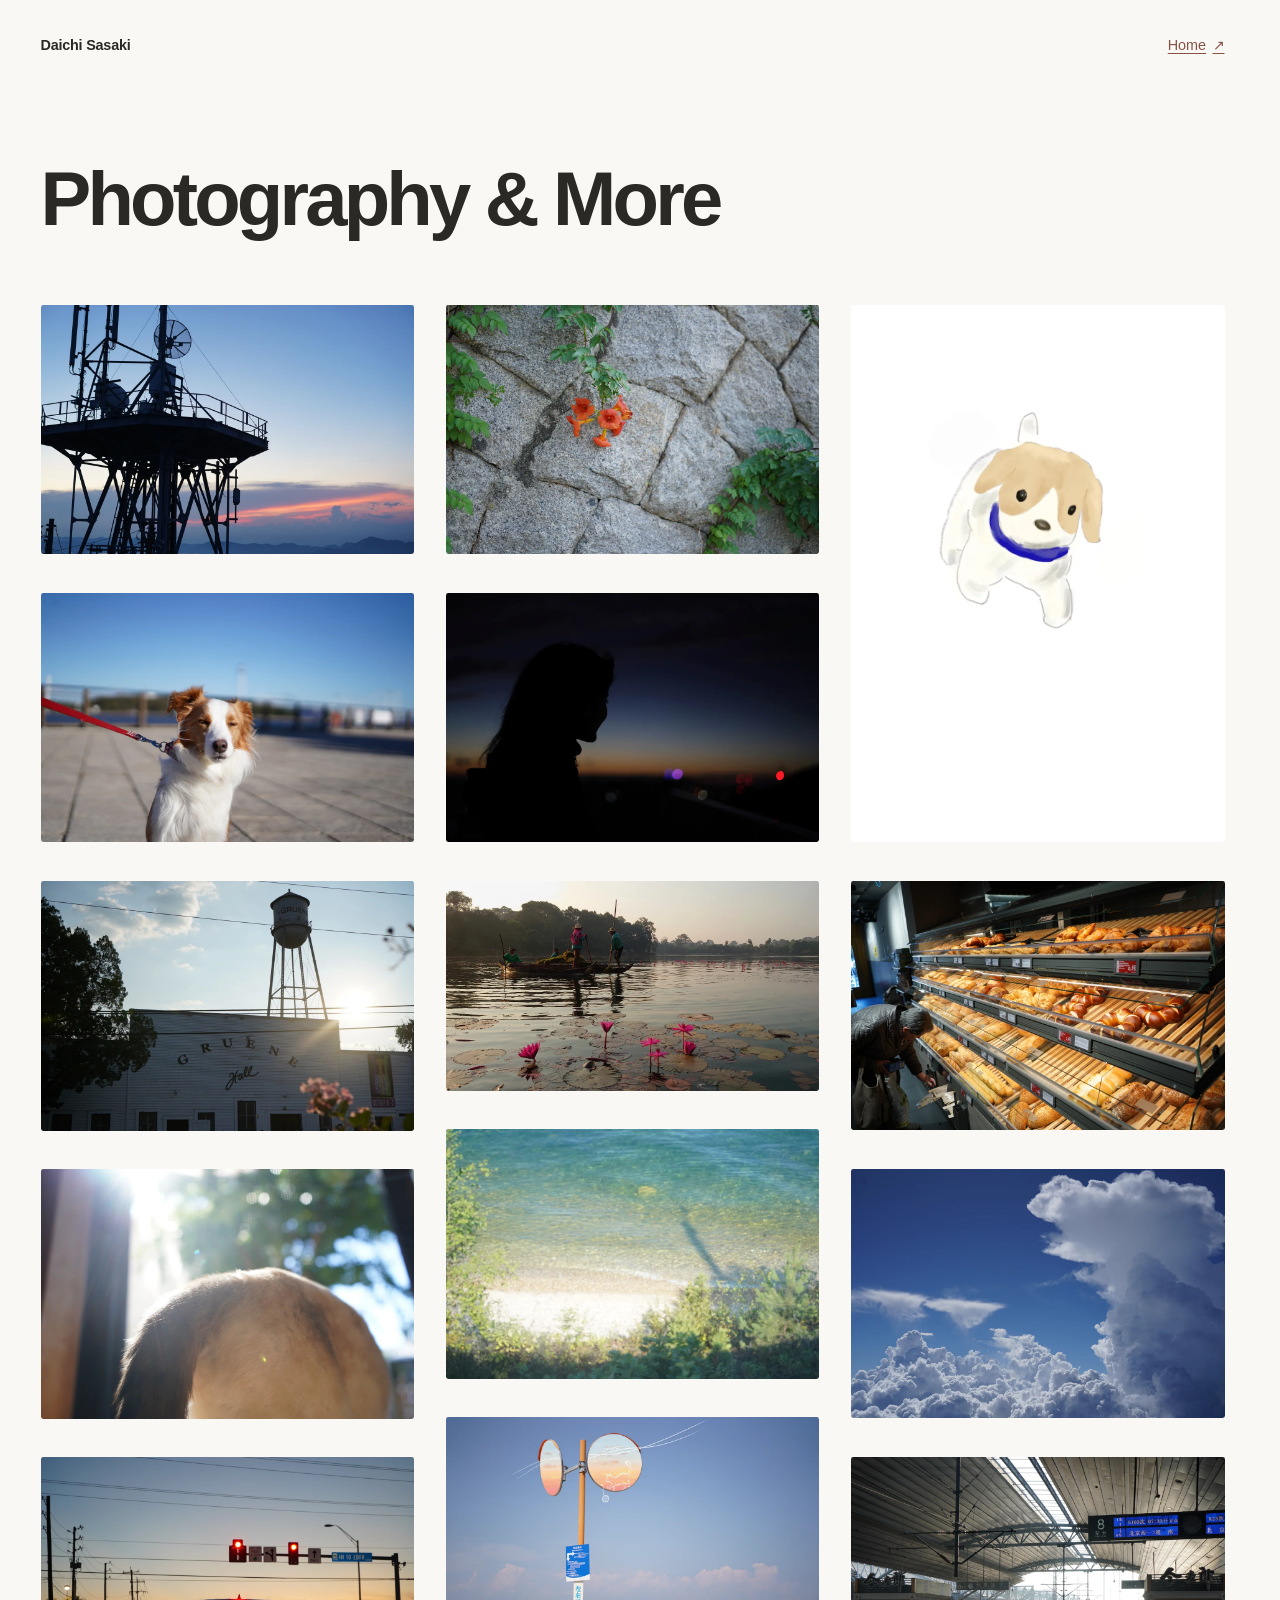
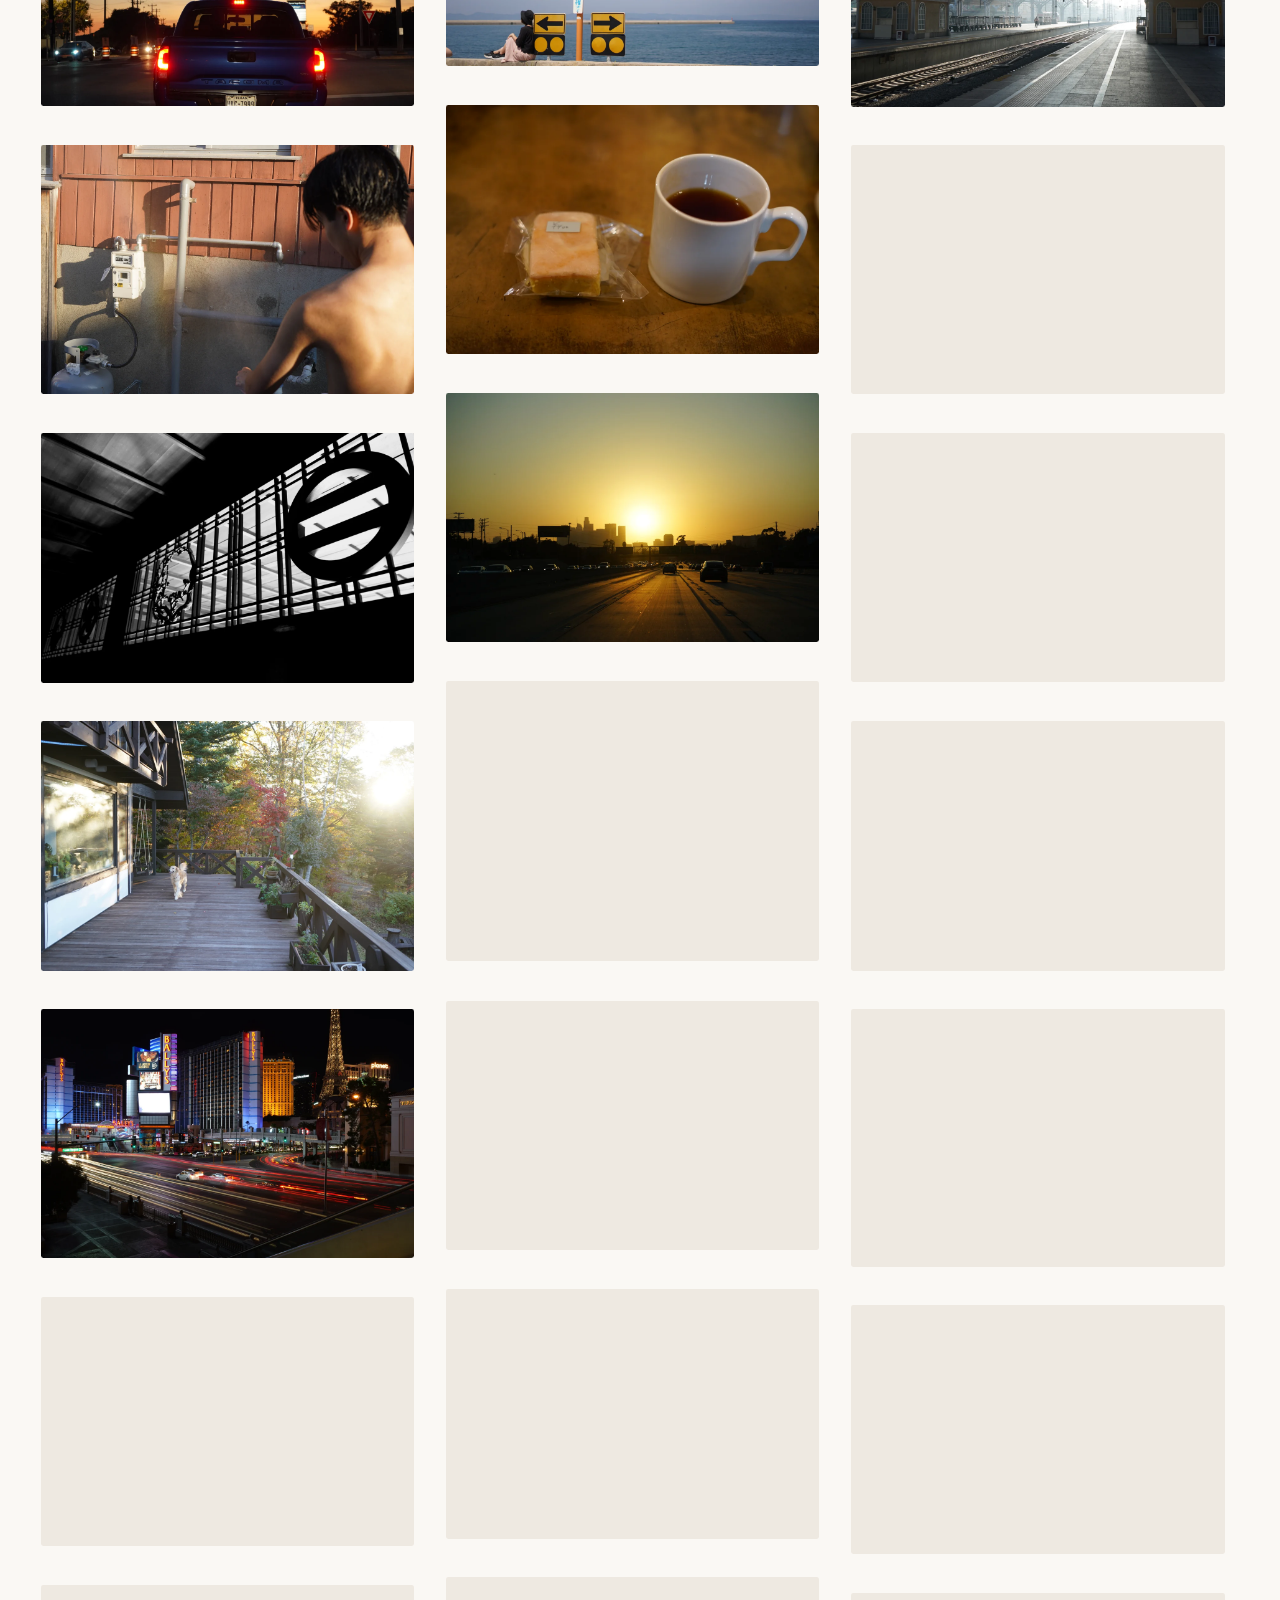
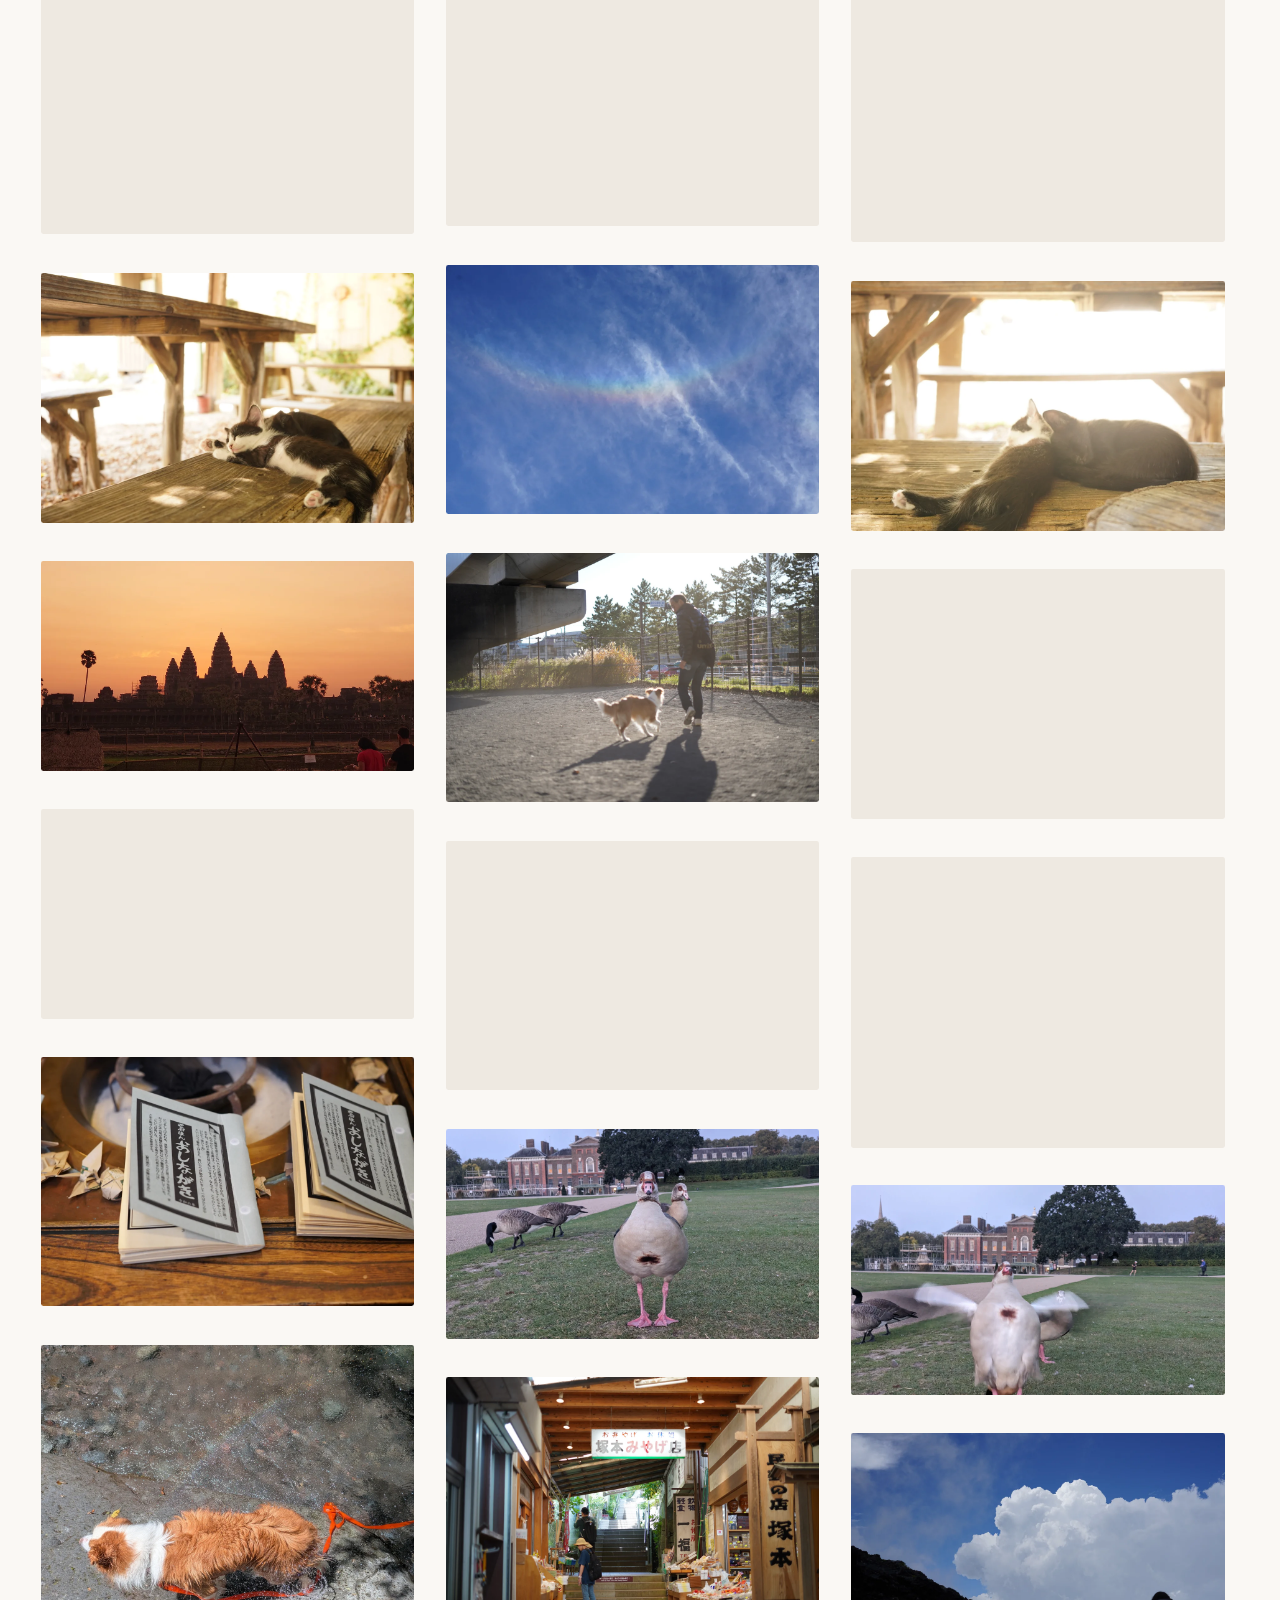
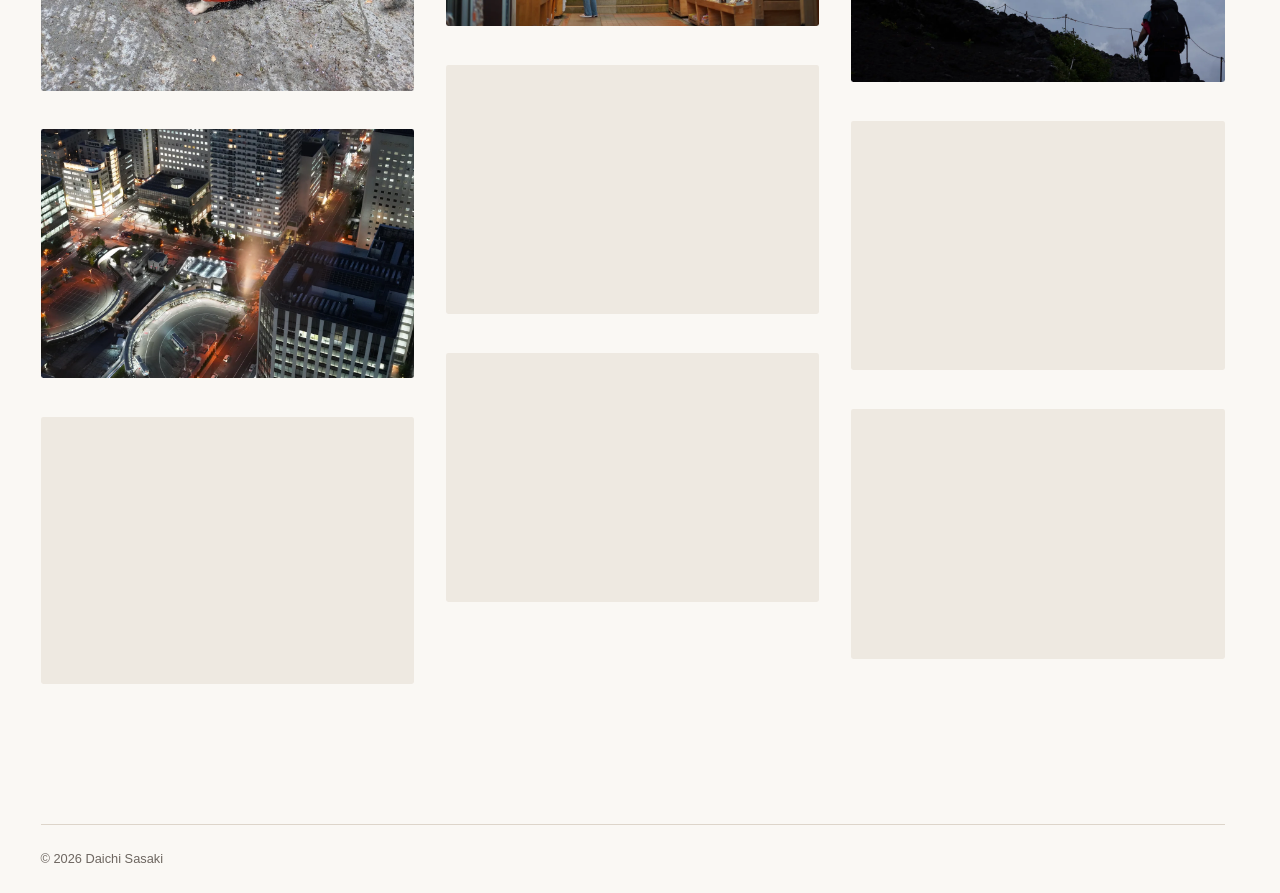
==== commit b296e9da: "Update portfolio artwork and information display" ====
--- a/portfolio/index.html
+++ b/portfolio/index.html
@@ -190,6 +190,21 @@
         </figure>
 
         <figure class="work">
+          <a class="work-link" href="assets/works/dsc04231/full.webp" data-info="assets/works/dsc04231/info.json" aria-haspopup="dialog">
+            <img
+              src="assets/works/dsc04231/thumbnail.webp"
+              srcset="assets/works/dsc04231/thumbnail.webp 1200w, assets/works/dsc04231/full.webp 2400w"
+              sizes="(max-width: 46rem) calc(100vw - 2rem), (max-width: 68rem) 46vw, 24rem"
+              width="1200"
+              height="800"
+              alt="Two roadside mirrors above yellow arrow signs by the sea, with a drawn cat and white lines across the sky."
+              loading="lazy"
+              decoding="async"
+            >
+          </a>
+        </figure>
+
+        <figure class="work">
           <a class="work-link" href="assets/works/dsc01962-1/full.webp" data-info="assets/works/dsc01962-1/info.json" aria-haspopup="dialog">
             <img
               src="assets/works/dsc01962-1/thumbnail.webp"
@@ -220,6 +235,36 @@
         </figure>
 
         <figure class="work">
+          <a class="work-link" href="assets/works/dsc04129/full.webp" data-info="assets/works/dsc04129/info.json" aria-haspopup="dialog">
+            <img
+              src="assets/works/dsc04129/thumbnail.webp"
+              srcset="assets/works/dsc04129/thumbnail.webp 1200w, assets/works/dsc04129/full.webp 2400w"
+              sizes="(max-width: 46rem) calc(100vw - 2rem), (max-width: 68rem) 46vw, 24rem"
+              width="1200"
+              height="800"
+              alt="A mug of dark tea and a wrapped slice of cake on a wooden table."
+              loading="lazy"
+              decoding="async"
+            >
+          </a>
+        </figure>
+
+        <figure class="work">
+          <a class="work-link" href="assets/works/dsc04097/full.webp" data-info="assets/works/dsc04097/info.json" aria-haspopup="dialog">
+            <img
+              src="assets/works/dsc04097/thumbnail.webp"
+              srcset="assets/works/dsc04097/thumbnail.webp 1200w, assets/works/dsc04097/full.webp 2400w"
+              sizes="(max-width: 46rem) calc(100vw - 2rem), (max-width: 68rem) 46vw, 24rem"
+              width="1200"
+              height="800"
+              alt="A person at an outdoor tap beside a wooden wall."
+              loading="lazy"
+              decoding="async"
+            >
+          </a>
+        </figure>
+
+        <figure class="work">
           <a class="work-link" href="assets/works/dsc09620-edit/full.webp" data-info="assets/works/dsc09620-edit/info.json" aria-haspopup="dialog">
             <img
               src="assets/works/dsc09620-edit/thumbnail.webp"
@@ -235,14 +280,29 @@
         </figure>
 
         <figure class="work">
-          <a class="work-link" href="assets/works/dsc04129/full.webp" data-info="assets/works/dsc04129/info.json" aria-haspopup="dialog">
-            <img
-              src="assets/works/dsc04129/thumbnail.webp"
-              srcset="assets/works/dsc04129/thumbnail.webp 1200w, assets/works/dsc04129/full.webp 2400w"
-              sizes="(max-width: 46rem) calc(100vw - 2rem), (max-width: 68rem) 46vw, 24rem"
-              width="1200"
-              height="800"
-              alt="A mug of dark tea and a wrapped slice of cake on a wooden table."
+          <a class="work-link" href="assets/works/dsc03271-1/full.webp" data-info="assets/works/dsc03271-1/info.json" aria-haspopup="dialog">
+            <img
+              src="assets/works/dsc03271-1/thumbnail.webp"
+              srcset="assets/works/dsc03271-1/thumbnail.webp 1200w, assets/works/dsc03271-1/full.webp 2400w"
+              sizes="(max-width: 46rem) calc(100vw - 2rem), (max-width: 68rem) 46vw, 24rem"
+              width="1200"
+              height="800"
+              alt="The low sun shining over a road and silhouetted city buildings."
+              loading="lazy"
+              decoding="async"
+            >
+          </a>
+        </figure>
+
+        <figure class="work">
+          <a class="work-link" href="assets/works/dsc03634-edit/full.webp" data-info="assets/works/dsc03634-edit/info.json" aria-haspopup="dialog">
+            <img
+              src="assets/works/dsc03634-edit/thumbnail.webp"
+              srcset="assets/works/dsc03634-edit/thumbnail.webp 1200w, assets/works/dsc03634-edit/full.webp 1616w"
+              sizes="(max-width: 46rem) calc(100vw - 2rem), (max-width: 68rem) 46vw, 24rem"
+              width="1200"
+              height="802"
+              alt="A large circular station clock and a grid of windows in black and white."
               loading="lazy"
               decoding="async"
             >
@@ -265,6 +325,426 @@
         </figure>
 
         <figure class="work">
+          <a class="work-link" href="assets/works/1780213268952/full.webp" data-info="assets/works/1780213268952/info.json" aria-haspopup="dialog">
+            <img
+              src="assets/works/1780213268952/thumbnail.webp"
+              srcset="assets/works/1780213268952/thumbnail.webp 1200w, assets/works/1780213268952/full.webp 1477w"
+              sizes="(max-width: 46rem) calc(100vw - 2rem), (max-width: 68rem) 46vw, 24rem"
+              width="1200"
+              height="901"
+              alt="A brown-and-white dog running through sunlit grass beneath a steel bridge."
+              loading="lazy"
+              decoding="async"
+            >
+          </a>
+        </figure>
+
+        <figure class="work">
+          <a class="work-link" href="assets/works/dsc03589/full.webp" data-info="assets/works/dsc03589/info.json" aria-haspopup="dialog">
+            <img
+              src="assets/works/dsc03589/thumbnail.webp"
+              srcset="assets/works/dsc03589/thumbnail.webp 1200w, assets/works/dsc03589/full.webp 1616w"
+              sizes="(max-width: 46rem) calc(100vw - 2rem), (max-width: 68rem) 46vw, 24rem"
+              width="1200"
+              height="802"
+              alt="A dog on a wooden deck beside a house and sunlit foliage."
+              loading="lazy"
+              decoding="async"
+            >
+          </a>
+        </figure>
+
+        <figure class="work">
+          <a class="work-link" href="assets/works/dsc03656/full.webp" data-info="assets/works/dsc03656/info.json" aria-haspopup="dialog">
+            <img
+              src="assets/works/dsc03656/thumbnail.webp"
+              srcset="assets/works/dsc03656/thumbnail.webp 1200w, assets/works/dsc03656/full.webp 1616w"
+              sizes="(max-width: 46rem) calc(100vw - 2rem), (max-width: 68rem) 46vw, 24rem"
+              width="1200"
+              height="802"
+              alt="A cat peeking over the edge of an open window against a blue sky."
+              loading="lazy"
+              decoding="async"
+            >
+          </a>
+        </figure>
+
+        <figure class="work">
+          <a class="work-link" href="assets/works/dsc03055/full.webp" data-info="assets/works/dsc03055/info.json" aria-haspopup="dialog">
+            <img
+              src="assets/works/dsc03055/thumbnail.webp"
+              srcset="assets/works/dsc03055/thumbnail.webp 1200w, assets/works/dsc03055/full.webp 2400w"
+              sizes="(max-width: 46rem) calc(100vw - 2rem), (max-width: 68rem) 46vw, 24rem"
+              width="1200"
+              height="800"
+              alt="A printed page emerging from darkness in a pool of light."
+              loading="lazy"
+              decoding="async"
+            >
+          </a>
+        </figure>
+
+        <figure class="work">
+          <a class="work-link" href="assets/works/dsc03040-1/full.webp" data-info="assets/works/dsc03040-1/info.json" aria-haspopup="dialog">
+            <img
+              src="assets/works/dsc03040-1/thumbnail.webp"
+              srcset="assets/works/dsc03040-1/thumbnail.webp 1200w, assets/works/dsc03040-1/full.webp 2400w"
+              sizes="(max-width: 46rem) calc(100vw - 2rem), (max-width: 68rem) 46vw, 24rem"
+              width="1200"
+              height="800"
+              alt="Colorful traffic light trails beneath illuminated city buildings at night."
+              loading="lazy"
+              decoding="async"
+            >
+          </a>
+        </figure>
+
+        <figure class="work">
+          <a class="work-link" href="assets/works/dsc05868-edit/full.webp" data-info="assets/works/dsc05868-edit/info.json" aria-haspopup="dialog">
+            <img
+              src="assets/works/dsc05868-edit/thumbnail.webp"
+              srcset="assets/works/dsc05868-edit/thumbnail.webp 1200w, assets/works/dsc05868-edit/full.webp 2400w"
+              sizes="(max-width: 46rem) calc(100vw - 2rem), (max-width: 68rem) 46vw, 24rem"
+              width="1200"
+              height="830"
+              alt="A suspension bridge and waterfront buildings in golden evening light."
+              loading="lazy"
+              decoding="async"
+            >
+          </a>
+        </figure>
+
+        <figure class="work">
+          <a class="work-link" href="assets/works/dsc01163/full.webp" data-info="assets/works/dsc01163/info.json" aria-haspopup="dialog">
+            <img
+              src="assets/works/dsc01163/thumbnail.webp"
+              srcset="assets/works/dsc01163/thumbnail.webp 1200w, assets/works/dsc01163/full.webp 1616w"
+              sizes="(max-width: 46rem) calc(100vw - 2rem), (max-width: 68rem) 46vw, 24rem"
+              width="1200"
+              height="802"
+              alt="A red-and-white train beneath a purple evening sky and overhead wires."
+              loading="lazy"
+              decoding="async"
+            >
+          </a>
+        </figure>
+
+        <figure class="work">
+          <a class="work-link" href="assets/works/dsc02043/full.webp" data-info="assets/works/dsc02043/info.json" aria-haspopup="dialog">
+            <img
+              src="assets/works/dsc02043/thumbnail.webp"
+              srcset="assets/works/dsc02043/thumbnail.webp 1200w, assets/works/dsc02043/full.webp 2400w"
+              sizes="(max-width: 46rem) calc(100vw - 2rem), (max-width: 68rem) 46vw, 24rem"
+              width="1200"
+              height="800"
+              alt="Three yellow rubber ducks lined up against a cloudy sky."
+              loading="lazy"
+              decoding="async"
+            >
+          </a>
+        </figure>
+
+        <figure class="work">
+          <a class="work-link" href="assets/works/dsc04103/full.webp" data-info="assets/works/dsc04103/info.json" aria-haspopup="dialog">
+            <img
+              src="assets/works/dsc04103/thumbnail.webp"
+              srcset="assets/works/dsc04103/thumbnail.webp 1200w, assets/works/dsc04103/full.webp 2400w"
+              sizes="(max-width: 46rem) calc(100vw - 2rem), (max-width: 68rem) 46vw, 24rem"
+              width="1200"
+              height="800"
+              alt="Two people silhouetted by warm sunlight outdoors."
+              loading="lazy"
+              decoding="async"
+            >
+          </a>
+        </figure>
+
+        <figure class="work">
+          <a class="work-link" href="assets/works/dsc04307/full.webp" data-info="assets/works/dsc04307/info.json" aria-haspopup="dialog">
+            <img
+              src="assets/works/dsc04307/thumbnail.webp"
+              srcset="assets/works/dsc04307/thumbnail.webp 1200w, assets/works/dsc04307/full.webp 2400w"
+              sizes="(max-width: 46rem) calc(100vw - 2rem), (max-width: 68rem) 46vw, 24rem"
+              width="1200"
+              height="800"
+              alt="Foamy water in the wake of a boat, seen from its side."
+              loading="lazy"
+              decoding="async"
+            >
+          </a>
+        </figure>
+
+        <figure class="work">
+          <a class="work-link" href="assets/works/dsc05416/full.webp" data-info="assets/works/dsc05416/info.json" aria-haspopup="dialog">
+            <img
+              src="assets/works/dsc05416/thumbnail.webp"
+              srcset="assets/works/dsc05416/thumbnail.webp 1200w, assets/works/dsc05416/full.webp 2400w"
+              sizes="(max-width: 46rem) calc(100vw - 2rem), (max-width: 68rem) 46vw, 24rem"
+              width="1200"
+              height="800"
+              alt="Glowing logs beneath hanging cookware at a nighttime campfire."
+              loading="lazy"
+              decoding="async"
+            >
+          </a>
+        </figure>
+
+        <figure class="work">
+          <a class="work-link" href="assets/works/dsc08300-edit/full.webp" data-info="assets/works/dsc08300-edit/info.json" aria-haspopup="dialog">
+            <img
+              src="assets/works/dsc08300-edit/thumbnail.webp"
+              srcset="assets/works/dsc08300-edit/thumbnail.webp 1200w, assets/works/dsc08300-edit/full.webp 2400w"
+              sizes="(max-width: 46rem) calc(100vw - 2rem), (max-width: 68rem) 46vw, 24rem"
+              width="1200"
+              height="800"
+              alt="Several bursts of fireworks against a black night sky."
+              loading="lazy"
+              decoding="async"
+            >
+          </a>
+        </figure>
+
+        <figure class="work">
+          <a class="work-link" href="assets/works/dsc02113/full.webp" data-info="assets/works/dsc02113/info.json" aria-haspopup="dialog">
+            <img
+              src="assets/works/dsc02113/thumbnail.webp"
+              srcset="assets/works/dsc02113/thumbnail.webp 1200w, assets/works/dsc02113/full.webp 2400w"
+              sizes="(max-width: 46rem) calc(100vw - 2rem), (max-width: 68rem) 46vw, 24rem"
+              width="1200"
+              height="800"
+              alt="A faint rainbow-colored band among wispy clouds in a blue sky."
+              loading="lazy"
+              decoding="async"
+            >
+          </a>
+        </figure>
+
+        <figure class="work">
+          <a class="work-link" href="assets/works/dsc02043-1/full.webp" data-info="assets/works/dsc02043-1/info.json" aria-haspopup="dialog">
+            <img
+              src="assets/works/dsc02043-1/thumbnail.webp"
+              srcset="assets/works/dsc02043-1/thumbnail.webp 1200w, assets/works/dsc02043-1/full.webp 1616w"
+              sizes="(max-width: 46rem) calc(100vw - 2rem), (max-width: 68rem) 46vw, 24rem"
+              width="1200"
+              height="802"
+              alt="A black and white cat resting on a wooden bench in sunlight."
+              loading="lazy"
+              decoding="async"
+            >
+          </a>
+        </figure>
+
+        <figure class="work">
+          <a class="work-link" href="assets/works/dsc02044/full.webp" data-info="assets/works/dsc02044/info.json" aria-haspopup="dialog">
+            <img
+              src="assets/works/dsc02044/thumbnail.webp"
+              srcset="assets/works/dsc02044/thumbnail.webp 1200w, assets/works/dsc02044/full.webp 1616w"
+              sizes="(max-width: 46rem) calc(100vw - 2rem), (max-width: 68rem) 46vw, 24rem"
+              width="1200"
+              height="802"
+              alt="A cat curled up on a wooden bench in warm backlight."
+              loading="lazy"
+              decoding="async"
+            >
+          </a>
+        </figure>
+
+        <figure class="work">
+          <a class="work-link" href="assets/works/dsc00383/full.webp" data-info="assets/works/dsc00383/info.json" aria-haspopup="dialog">
+            <img
+              src="assets/works/dsc00383/thumbnail.webp"
+              srcset="assets/works/dsc00383/thumbnail.webp 1200w, assets/works/dsc00383/full.webp 2400w"
+              sizes="(max-width: 46rem) calc(100vw - 2rem), (max-width: 68rem) 46vw, 24rem"
+              width="1200"
+              height="800"
+              alt="A person walking a dog beside a raised railway line in afternoon sunlight."
+              loading="lazy"
+              decoding="async"
+            >
+          </a>
+        </figure>
+
+        <figure class="work">
+          <a class="work-link" href="assets/works/dsc-4569/full.webp" data-info="assets/works/dsc-4569/info.json" aria-haspopup="dialog">
+            <img
+              src="assets/works/dsc-4569/thumbnail.webp"
+              srcset="assets/works/dsc-4569/thumbnail.webp 1200w, assets/works/dsc-4569/full.webp 2400w"
+              sizes="(max-width: 46rem) calc(100vw - 2rem), (max-width: 68rem) 46vw, 24rem"
+              width="1200"
+              height="675"
+              alt="Temple towers silhouetted against an orange sky."
+              loading="lazy"
+              decoding="async"
+            >
+          </a>
+        </figure>
+
+        <figure class="work">
+          <a class="work-link" href="assets/works/dsc02876/full.webp" data-info="assets/works/dsc02876/info.json" aria-haspopup="dialog">
+            <img
+              src="assets/works/dsc02876/thumbnail.webp"
+              srcset="assets/works/dsc02876/thumbnail.webp 1200w, assets/works/dsc02876/full.webp 1616w"
+              sizes="(max-width: 46rem) calc(100vw - 2rem), (max-width: 68rem) 46vw, 24rem"
+              width="1200"
+              height="802"
+              alt="Treetops and a street silhouetted against the last light of evening."
+              loading="lazy"
+              decoding="async"
+            >
+          </a>
+        </figure>
+
+        <figure class="work">
+          <a class="work-link" href="assets/works/img-0156/full.webp" data-info="assets/works/img-0156/info.json" aria-haspopup="dialog">
+            <img
+              src="assets/works/img-0156/thumbnail.webp"
+              srcset="assets/works/img-0156/thumbnail.webp 1200w, assets/works/img-0156/full.webp 2400w"
+              sizes="(max-width: 46rem) calc(100vw - 2rem), (max-width: 68rem) 46vw, 24rem"
+              width="1200"
+              height="675"
+              alt="A broad sandy beach with city buildings beneath a clear blue sky."
+              loading="lazy"
+              decoding="async"
+            >
+          </a>
+        </figure>
+
+        <figure class="work">
+          <a class="work-link" href="assets/works/dsc04043/full.webp" data-info="assets/works/dsc04043/info.json" aria-haspopup="dialog">
+            <img
+              src="assets/works/dsc04043/thumbnail.webp"
+              srcset="assets/works/dsc04043/thumbnail.webp 1200w, assets/works/dsc04043/full.webp 2400w"
+              sizes="(max-width: 46rem) calc(100vw - 2rem), (max-width: 68rem) 46vw, 24rem"
+              width="1200"
+              height="800"
+              alt="A glass sphere reflecting green and yellow branches among other spheres."
+              loading="lazy"
+              decoding="async"
+            >
+          </a>
+        </figure>
+
+        <figure class="work">
+          <a class="work-link" href="assets/works/dsc09625-edit/full.webp" data-info="assets/works/dsc09625-edit/info.json" aria-haspopup="dialog">
+            <img
+              src="assets/works/dsc09625-edit/thumbnail.webp"
+              srcset="assets/works/dsc09625-edit/thumbnail.webp 1200w, assets/works/dsc09625-edit/full.webp 2400w"
+              sizes="(max-width: 46rem) calc(100vw - 2rem), (max-width: 68rem) 46vw, 24rem"
+              width="1200"
+              height="936"
+              alt="People gathered outside a cafe beneath a leafy street tree."
+              loading="lazy"
+              decoding="async"
+            >
+          </a>
+        </figure>
+
+        <figure class="work">
+          <a class="work-link" href="assets/works/dsc02432/full.webp" data-info="assets/works/dsc02432/info.json" aria-haspopup="dialog">
+            <img
+              src="assets/works/dsc02432/thumbnail.webp"
+              srcset="assets/works/dsc02432/thumbnail.webp 1200w, assets/works/dsc02432/full.webp 2400w"
+              sizes="(max-width: 46rem) calc(100vw - 2rem), (max-width: 68rem) 46vw, 24rem"
+              width="1200"
+              height="800"
+              alt="Printed cards arranged in a wooden display beside a bowl."
+              loading="lazy"
+              decoding="async"
+            >
+          </a>
+        </figure>
+
+        <figure class="work">
+          <a class="work-link" href="assets/works/pxl-20231009-060520764-mp/full.webp" data-info="assets/works/pxl-20231009-060520764-mp/info.json" aria-haspopup="dialog">
+            <img
+              src="assets/works/pxl-20231009-060520764-mp/thumbnail.webp"
+              srcset="assets/works/pxl-20231009-060520764-mp/thumbnail.webp 1200w, assets/works/pxl-20231009-060520764-mp/full.webp 2400w"
+              sizes="(max-width: 46rem) calc(100vw - 2rem), (max-width: 68rem) 46vw, 24rem"
+              width="1200"
+              height="675"
+              alt="A waterbird facing the camera on grass, with a brick building and pond behind it."
+              loading="lazy"
+              decoding="async"
+            >
+          </a>
+        </figure>
+
+        <figure class="work">
+          <a class="work-link" href="assets/works/pxl-20231009-060527128/full.webp" data-info="assets/works/pxl-20231009-060527128/info.json" aria-haspopup="dialog">
+            <img
+              src="assets/works/pxl-20231009-060527128/thumbnail.webp"
+              srcset="assets/works/pxl-20231009-060527128/thumbnail.webp 1200w, assets/works/pxl-20231009-060527128/full.webp 2400w"
+              sizes="(max-width: 46rem) calc(100vw - 2rem), (max-width: 68rem) 46vw, 24rem"
+              width="1200"
+              height="675"
+              alt="A waterbird seen from behind on a lawn beside a pond."
+              loading="lazy"
+              decoding="async"
+            >
+          </a>
+        </figure>
+
+        <figure class="work">
+          <a class="work-link" href="assets/works/pxl-20250823-015524542/full.webp" data-info="assets/works/pxl-20250823-015524542/info.json" aria-haspopup="dialog">
+            <img
+              src="assets/works/pxl-20250823-015524542/thumbnail.webp"
+              srcset="assets/works/pxl-20250823-015524542/thumbnail.webp 1200w, assets/works/pxl-20250823-015524542/full.webp 2400w"
+              sizes="(max-width: 46rem) calc(100vw - 2rem), (max-width: 68rem) 46vw, 24rem"
+              width="1200"
+              height="1112"
+              alt="A brown-and-white dog on a red leash standing on rocky ground."
+              loading="lazy"
+              decoding="async"
+            >
+          </a>
+        </figure>
+
+        <figure class="work">
+          <a class="work-link" href="assets/works/dsc00827/full.webp" data-info="assets/works/dsc00827/info.json" aria-haspopup="dialog">
+            <img
+              src="assets/works/dsc00827/thumbnail.webp"
+              srcset="assets/works/dsc00827/thumbnail.webp 1200w, assets/works/dsc00827/full.webp 2400w"
+              sizes="(max-width: 46rem) calc(100vw - 2rem), (max-width: 68rem) 46vw, 24rem"
+              width="1200"
+              height="800"
+              alt="A person standing inside a shop with wooden beams and shelves of goods."
+              loading="lazy"
+              decoding="async"
+            >
+          </a>
+        </figure>
+
+        <figure class="work">
+          <a class="work-link" href="assets/works/dsc02072/full.webp" data-info="assets/works/dsc02072/info.json" aria-haspopup="dialog">
+            <img
+              src="assets/works/dsc02072/thumbnail.webp"
+              srcset="assets/works/dsc02072/thumbnail.webp 1200w, assets/works/dsc02072/full.webp 2400w"
+              sizes="(max-width: 46rem) calc(100vw - 2rem), (max-width: 68rem) 46vw, 24rem"
+              width="1200"
+              height="800"
+              alt="A hiker on a rocky hillside beneath large white clouds and a blue sky."
+              loading="lazy"
+              decoding="async"
+            >
+          </a>
+        </figure>
+
+        <figure class="work">
+          <a class="work-link" href="assets/works/dsc03989/full.webp" data-info="assets/works/dsc03989/info.json" aria-haspopup="dialog">
+            <img
+              src="assets/works/dsc03989/thumbnail.webp"
+              srcset="assets/works/dsc03989/thumbnail.webp 1200w, assets/works/dsc03989/full.webp 2400w"
+              sizes="(max-width: 46rem) calc(100vw - 2rem), (max-width: 68rem) 46vw, 24rem"
+              width="1200"
+              height="800"
+              alt="A yellow bridge across a river with a tall tower in the distance."
+              loading="lazy"
+              decoding="async"
+            >
+          </a>
+        </figure>
+
+        <figure class="work">
           <a class="work-link" href="assets/works/dsc00853-edit/full.webp" data-info="assets/works/dsc00853-edit/info.json" aria-haspopup="dialog">
             <img
               src="assets/works/dsc00853-edit/thumbnail.webp"
@@ -273,486 +753,6 @@
               width="1200"
               height="800"
               alt="Red autumn leaves framing the corner of a wooden building."
-              loading="lazy"
-              decoding="async"
-            >
-          </a>
-        </figure>
-
-        <figure class="work">
-          <a class="work-link" href="assets/works/dsc03634-edit/full.webp" data-info="assets/works/dsc03634-edit/info.json" aria-haspopup="dialog">
-            <img
-              src="assets/works/dsc03634-edit/thumbnail.webp"
-              srcset="assets/works/dsc03634-edit/thumbnail.webp 1200w, assets/works/dsc03634-edit/full.webp 1616w"
-              sizes="(max-width: 46rem) calc(100vw - 2rem), (max-width: 68rem) 46vw, 24rem"
-              width="1200"
-              height="802"
-              alt="A large circular station clock and a grid of windows in black and white."
-              loading="lazy"
-              decoding="async"
-            >
-          </a>
-        </figure>
-
-        <figure class="work">
-          <a class="work-link" href="assets/works/dsc04097/full.webp" data-info="assets/works/dsc04097/info.json" aria-haspopup="dialog">
-            <img
-              src="assets/works/dsc04097/thumbnail.webp"
-              srcset="assets/works/dsc04097/thumbnail.webp 1200w, assets/works/dsc04097/full.webp 2400w"
-              sizes="(max-width: 46rem) calc(100vw - 2rem), (max-width: 68rem) 46vw, 24rem"
-              width="1200"
-              height="800"
-              alt="A person at an outdoor tap beside a wooden wall."
-              loading="lazy"
-              decoding="async"
-            >
-          </a>
-        </figure>
-
-        <figure class="work">
-          <a class="work-link" href="assets/works/dsc03271-1/full.webp" data-info="assets/works/dsc03271-1/info.json" aria-haspopup="dialog">
-            <img
-              src="assets/works/dsc03271-1/thumbnail.webp"
-              srcset="assets/works/dsc03271-1/thumbnail.webp 1200w, assets/works/dsc03271-1/full.webp 2400w"
-              sizes="(max-width: 46rem) calc(100vw - 2rem), (max-width: 68rem) 46vw, 24rem"
-              width="1200"
-              height="800"
-              alt="The low sun shining over a road and silhouetted city buildings."
-              loading="lazy"
-              decoding="async"
-            >
-          </a>
-        </figure>
-
-        <figure class="work">
-          <a class="work-link" href="assets/works/1780213268952/full.webp" data-info="assets/works/1780213268952/info.json" aria-haspopup="dialog">
-            <img
-              src="assets/works/1780213268952/thumbnail.webp"
-              srcset="assets/works/1780213268952/thumbnail.webp 1200w, assets/works/1780213268952/full.webp 1477w"
-              sizes="(max-width: 46rem) calc(100vw - 2rem), (max-width: 68rem) 46vw, 24rem"
-              width="1200"
-              height="901"
-              alt="A brown-and-white dog running through sunlit grass beneath a steel bridge."
-              loading="lazy"
-              decoding="async"
-            >
-          </a>
-        </figure>
-
-        <figure class="work">
-          <a class="work-link" href="assets/works/dsc03589/full.webp" data-info="assets/works/dsc03589/info.json" aria-haspopup="dialog">
-            <img
-              src="assets/works/dsc03589/thumbnail.webp"
-              srcset="assets/works/dsc03589/thumbnail.webp 1200w, assets/works/dsc03589/full.webp 1616w"
-              sizes="(max-width: 46rem) calc(100vw - 2rem), (max-width: 68rem) 46vw, 24rem"
-              width="1200"
-              height="802"
-              alt="A dog on a wooden deck beside a house and sunlit foliage."
-              loading="lazy"
-              decoding="async"
-            >
-          </a>
-        </figure>
-
-        <figure class="work">
-          <a class="work-link" href="assets/works/dsc03656/full.webp" data-info="assets/works/dsc03656/info.json" aria-haspopup="dialog">
-            <img
-              src="assets/works/dsc03656/thumbnail.webp"
-              srcset="assets/works/dsc03656/thumbnail.webp 1200w, assets/works/dsc03656/full.webp 1616w"
-              sizes="(max-width: 46rem) calc(100vw - 2rem), (max-width: 68rem) 46vw, 24rem"
-              width="1200"
-              height="802"
-              alt="A cat peeking over the edge of an open window against a blue sky."
-              loading="lazy"
-              decoding="async"
-            >
-          </a>
-        </figure>
-
-        <figure class="work">
-          <a class="work-link" href="assets/works/dsc03055/full.webp" data-info="assets/works/dsc03055/info.json" aria-haspopup="dialog">
-            <img
-              src="assets/works/dsc03055/thumbnail.webp"
-              srcset="assets/works/dsc03055/thumbnail.webp 1200w, assets/works/dsc03055/full.webp 2400w"
-              sizes="(max-width: 46rem) calc(100vw - 2rem), (max-width: 68rem) 46vw, 24rem"
-              width="1200"
-              height="800"
-              alt="A printed page emerging from darkness in a pool of light."
-              loading="lazy"
-              decoding="async"
-            >
-          </a>
-        </figure>
-
-        <figure class="work">
-          <a class="work-link" href="assets/works/dsc03040-1/full.webp" data-info="assets/works/dsc03040-1/info.json" aria-haspopup="dialog">
-            <img
-              src="assets/works/dsc03040-1/thumbnail.webp"
-              srcset="assets/works/dsc03040-1/thumbnail.webp 1200w, assets/works/dsc03040-1/full.webp 2400w"
-              sizes="(max-width: 46rem) calc(100vw - 2rem), (max-width: 68rem) 46vw, 24rem"
-              width="1200"
-              height="800"
-              alt="Colorful traffic light trails beneath illuminated city buildings at night."
-              loading="lazy"
-              decoding="async"
-            >
-          </a>
-        </figure>
-
-        <figure class="work">
-          <a class="work-link" href="assets/works/dsc05868-edit/full.webp" data-info="assets/works/dsc05868-edit/info.json" aria-haspopup="dialog">
-            <img
-              src="assets/works/dsc05868-edit/thumbnail.webp"
-              srcset="assets/works/dsc05868-edit/thumbnail.webp 1200w, assets/works/dsc05868-edit/full.webp 2400w"
-              sizes="(max-width: 46rem) calc(100vw - 2rem), (max-width: 68rem) 46vw, 24rem"
-              width="1200"
-              height="830"
-              alt="A suspension bridge and waterfront buildings in golden evening light."
-              loading="lazy"
-              decoding="async"
-            >
-          </a>
-        </figure>
-
-        <figure class="work">
-          <a class="work-link" href="assets/works/dsc01163/full.webp" data-info="assets/works/dsc01163/info.json" aria-haspopup="dialog">
-            <img
-              src="assets/works/dsc01163/thumbnail.webp"
-              srcset="assets/works/dsc01163/thumbnail.webp 1200w, assets/works/dsc01163/full.webp 1616w"
-              sizes="(max-width: 46rem) calc(100vw - 2rem), (max-width: 68rem) 46vw, 24rem"
-              width="1200"
-              height="802"
-              alt="A red-and-white train beneath a purple evening sky and overhead wires."
-              loading="lazy"
-              decoding="async"
-            >
-          </a>
-        </figure>
-
-        <figure class="work">
-          <a class="work-link" href="assets/works/dsc02043/full.webp" data-info="assets/works/dsc02043/info.json" aria-haspopup="dialog">
-            <img
-              src="assets/works/dsc02043/thumbnail.webp"
-              srcset="assets/works/dsc02043/thumbnail.webp 1200w, assets/works/dsc02043/full.webp 2400w"
-              sizes="(max-width: 46rem) calc(100vw - 2rem), (max-width: 68rem) 46vw, 24rem"
-              width="1200"
-              height="800"
-              alt="Three yellow rubber ducks lined up against a cloudy sky."
-              loading="lazy"
-              decoding="async"
-            >
-          </a>
-        </figure>
-
-        <figure class="work">
-          <a class="work-link" href="assets/works/dsc04103/full.webp" data-info="assets/works/dsc04103/info.json" aria-haspopup="dialog">
-            <img
-              src="assets/works/dsc04103/thumbnail.webp"
-              srcset="assets/works/dsc04103/thumbnail.webp 1200w, assets/works/dsc04103/full.webp 2400w"
-              sizes="(max-width: 46rem) calc(100vw - 2rem), (max-width: 68rem) 46vw, 24rem"
-              width="1200"
-              height="800"
-              alt="Two people silhouetted by warm sunlight outdoors."
-              loading="lazy"
-              decoding="async"
-            >
-          </a>
-        </figure>
-
-        <figure class="work">
-          <a class="work-link" href="assets/works/dsc04307/full.webp" data-info="assets/works/dsc04307/info.json" aria-haspopup="dialog">
-            <img
-              src="assets/works/dsc04307/thumbnail.webp"
-              srcset="assets/works/dsc04307/thumbnail.webp 1200w, assets/works/dsc04307/full.webp 2400w"
-              sizes="(max-width: 46rem) calc(100vw - 2rem), (max-width: 68rem) 46vw, 24rem"
-              width="1200"
-              height="800"
-              alt="Foamy water in the wake of a boat, seen from its side."
-              loading="lazy"
-              decoding="async"
-            >
-          </a>
-        </figure>
-
-        <figure class="work">
-          <a class="work-link" href="assets/works/dsc05416/full.webp" data-info="assets/works/dsc05416/info.json" aria-haspopup="dialog">
-            <img
-              src="assets/works/dsc05416/thumbnail.webp"
-              srcset="assets/works/dsc05416/thumbnail.webp 1200w, assets/works/dsc05416/full.webp 2400w"
-              sizes="(max-width: 46rem) calc(100vw - 2rem), (max-width: 68rem) 46vw, 24rem"
-              width="1200"
-              height="800"
-              alt="Glowing logs beneath hanging cookware at a nighttime campfire."
-              loading="lazy"
-              decoding="async"
-            >
-          </a>
-        </figure>
-
-        <figure class="work">
-          <a class="work-link" href="assets/works/dsc08300-edit/full.webp" data-info="assets/works/dsc08300-edit/info.json" aria-haspopup="dialog">
-            <img
-              src="assets/works/dsc08300-edit/thumbnail.webp"
-              srcset="assets/works/dsc08300-edit/thumbnail.webp 1200w, assets/works/dsc08300-edit/full.webp 2400w"
-              sizes="(max-width: 46rem) calc(100vw - 2rem), (max-width: 68rem) 46vw, 24rem"
-              width="1200"
-              height="800"
-              alt="Several bursts of fireworks against a black night sky."
-              loading="lazy"
-              decoding="async"
-            >
-          </a>
-        </figure>
-
-        <figure class="work">
-          <a class="work-link" href="assets/works/dsc02113/full.webp" data-info="assets/works/dsc02113/info.json" aria-haspopup="dialog">
-            <img
-              src="assets/works/dsc02113/thumbnail.webp"
-              srcset="assets/works/dsc02113/thumbnail.webp 1200w, assets/works/dsc02113/full.webp 2400w"
-              sizes="(max-width: 46rem) calc(100vw - 2rem), (max-width: 68rem) 46vw, 24rem"
-              width="1200"
-              height="800"
-              alt="A faint rainbow-colored band among wispy clouds in a blue sky."
-              loading="lazy"
-              decoding="async"
-            >
-          </a>
-        </figure>
-
-        <figure class="work">
-          <a class="work-link" href="assets/works/dsc02043-1/full.webp" data-info="assets/works/dsc02043-1/info.json" aria-haspopup="dialog">
-            <img
-              src="assets/works/dsc02043-1/thumbnail.webp"
-              srcset="assets/works/dsc02043-1/thumbnail.webp 1200w, assets/works/dsc02043-1/full.webp 1616w"
-              sizes="(max-width: 46rem) calc(100vw - 2rem), (max-width: 68rem) 46vw, 24rem"
-              width="1200"
-              height="802"
-              alt="A black and white cat resting on a wooden bench in sunlight."
-              loading="lazy"
-              decoding="async"
-            >
-          </a>
-        </figure>
-
-        <figure class="work">
-          <a class="work-link" href="assets/works/dsc02044/full.webp" data-info="assets/works/dsc02044/info.json" aria-haspopup="dialog">
-            <img
-              src="assets/works/dsc02044/thumbnail.webp"
-              srcset="assets/works/dsc02044/thumbnail.webp 1200w, assets/works/dsc02044/full.webp 1616w"
-              sizes="(max-width: 46rem) calc(100vw - 2rem), (max-width: 68rem) 46vw, 24rem"
-              width="1200"
-              height="802"
-              alt="A cat curled up on a wooden bench in warm backlight."
-              loading="lazy"
-              decoding="async"
-            >
-          </a>
-        </figure>
-
-        <figure class="work">
-          <a class="work-link" href="assets/works/dsc00383/full.webp" data-info="assets/works/dsc00383/info.json" aria-haspopup="dialog">
-            <img
-              src="assets/works/dsc00383/thumbnail.webp"
-              srcset="assets/works/dsc00383/thumbnail.webp 1200w, assets/works/dsc00383/full.webp 2400w"
-              sizes="(max-width: 46rem) calc(100vw - 2rem), (max-width: 68rem) 46vw, 24rem"
-              width="1200"
-              height="800"
-              alt="A person walking a dog beside a raised railway line in afternoon sunlight."
-              loading="lazy"
-              decoding="async"
-            >
-          </a>
-        </figure>
-
-        <figure class="work">
-          <a class="work-link" href="assets/works/dsc-4569/full.webp" data-info="assets/works/dsc-4569/info.json" aria-haspopup="dialog">
-            <img
-              src="assets/works/dsc-4569/thumbnail.webp"
-              srcset="assets/works/dsc-4569/thumbnail.webp 1200w, assets/works/dsc-4569/full.webp 2400w"
-              sizes="(max-width: 46rem) calc(100vw - 2rem), (max-width: 68rem) 46vw, 24rem"
-              width="1200"
-              height="675"
-              alt="Temple towers silhouetted against an orange sky."
-              loading="lazy"
-              decoding="async"
-            >
-          </a>
-        </figure>
-
-        <figure class="work">
-          <a class="work-link" href="assets/works/dsc02876/full.webp" data-info="assets/works/dsc02876/info.json" aria-haspopup="dialog">
-            <img
-              src="assets/works/dsc02876/thumbnail.webp"
-              srcset="assets/works/dsc02876/thumbnail.webp 1200w, assets/works/dsc02876/full.webp 1616w"
-              sizes="(max-width: 46rem) calc(100vw - 2rem), (max-width: 68rem) 46vw, 24rem"
-              width="1200"
-              height="802"
-              alt="Treetops and a street silhouetted against the last light of evening."
-              loading="lazy"
-              decoding="async"
-            >
-          </a>
-        </figure>
-
-        <figure class="work">
-          <a class="work-link" href="assets/works/img-0156/full.webp" data-info="assets/works/img-0156/info.json" aria-haspopup="dialog">
-            <img
-              src="assets/works/img-0156/thumbnail.webp"
-              srcset="assets/works/img-0156/thumbnail.webp 1200w, assets/works/img-0156/full.webp 2400w"
-              sizes="(max-width: 46rem) calc(100vw - 2rem), (max-width: 68rem) 46vw, 24rem"
-              width="1200"
-              height="675"
-              alt="A broad sandy beach with city buildings beneath a clear blue sky."
-              loading="lazy"
-              decoding="async"
-            >
-          </a>
-        </figure>
-
-        <figure class="work">
-          <a class="work-link" href="assets/works/dsc04043/full.webp" data-info="assets/works/dsc04043/info.json" aria-haspopup="dialog">
-            <img
-              src="assets/works/dsc04043/thumbnail.webp"
-              srcset="assets/works/dsc04043/thumbnail.webp 1200w, assets/works/dsc04043/full.webp 2400w"
-              sizes="(max-width: 46rem) calc(100vw - 2rem), (max-width: 68rem) 46vw, 24rem"
-              width="1200"
-              height="800"
-              alt="A glass sphere reflecting green and yellow branches among other spheres."
-              loading="lazy"
-              decoding="async"
-            >
-          </a>
-        </figure>
-
-        <figure class="work">
-          <a class="work-link" href="assets/works/dsc09625-edit/full.webp" data-info="assets/works/dsc09625-edit/info.json" aria-haspopup="dialog">
-            <img
-              src="assets/works/dsc09625-edit/thumbnail.webp"
-              srcset="assets/works/dsc09625-edit/thumbnail.webp 1200w, assets/works/dsc09625-edit/full.webp 2400w"
-              sizes="(max-width: 46rem) calc(100vw - 2rem), (max-width: 68rem) 46vw, 24rem"
-              width="1200"
-              height="936"
-              alt="People gathered outside a cafe beneath a leafy street tree."
-              loading="lazy"
-              decoding="async"
-            >
-          </a>
-        </figure>
-
-        <figure class="work">
-          <a class="work-link" href="assets/works/dsc02432/full.webp" data-info="assets/works/dsc02432/info.json" aria-haspopup="dialog">
-            <img
-              src="assets/works/dsc02432/thumbnail.webp"
-              srcset="assets/works/dsc02432/thumbnail.webp 1200w, assets/works/dsc02432/full.webp 2400w"
-              sizes="(max-width: 46rem) calc(100vw - 2rem), (max-width: 68rem) 46vw, 24rem"
-              width="1200"
-              height="800"
-              alt="Printed cards arranged in a wooden display beside a bowl."
-              loading="lazy"
-              decoding="async"
-            >
-          </a>
-        </figure>
-
-        <figure class="work">
-          <a class="work-link" href="assets/works/pxl-20231009-060520764-mp/full.webp" data-info="assets/works/pxl-20231009-060520764-mp/info.json" aria-haspopup="dialog">
-            <img
-              src="assets/works/pxl-20231009-060520764-mp/thumbnail.webp"
-              srcset="assets/works/pxl-20231009-060520764-mp/thumbnail.webp 1200w, assets/works/pxl-20231009-060520764-mp/full.webp 2400w"
-              sizes="(max-width: 46rem) calc(100vw - 2rem), (max-width: 68rem) 46vw, 24rem"
-              width="1200"
-              height="675"
-              alt="A waterbird facing the camera on grass, with a brick building and pond behind it."
-              loading="lazy"
-              decoding="async"
-            >
-          </a>
-        </figure>
-
-        <figure class="work">
-          <a class="work-link" href="assets/works/pxl-20231009-060527128/full.webp" data-info="assets/works/pxl-20231009-060527128/info.json" aria-haspopup="dialog">
-            <img
-              src="assets/works/pxl-20231009-060527128/thumbnail.webp"
-              srcset="assets/works/pxl-20231009-060527128/thumbnail.webp 1200w, assets/works/pxl-20231009-060527128/full.webp 2400w"
-              sizes="(max-width: 46rem) calc(100vw - 2rem), (max-width: 68rem) 46vw, 24rem"
-              width="1200"
-              height="675"
-              alt="A waterbird seen from behind on a lawn beside a pond."
-              loading="lazy"
-              decoding="async"
-            >
-          </a>
-        </figure>
-
-        <figure class="work">
-          <a class="work-link" href="assets/works/pxl-20250823-015524542/full.webp" data-info="assets/works/pxl-20250823-015524542/info.json" aria-haspopup="dialog">
-            <img
-              src="assets/works/pxl-20250823-015524542/thumbnail.webp"
-              srcset="assets/works/pxl-20250823-015524542/thumbnail.webp 1200w, assets/works/pxl-20250823-015524542/full.webp 2400w"
-              sizes="(max-width: 46rem) calc(100vw - 2rem), (max-width: 68rem) 46vw, 24rem"
-              width="1200"
-              height="1112"
-              alt="A brown-and-white dog on a red leash standing on rocky ground."
-              loading="lazy"
-              decoding="async"
-            >
-          </a>
-        </figure>
-
-        <figure class="work">
-          <a class="work-link" href="assets/works/dsc00827/full.webp" data-info="assets/works/dsc00827/info.json" aria-haspopup="dialog">
-            <img
-              src="assets/works/dsc00827/thumbnail.webp"
-              srcset="assets/works/dsc00827/thumbnail.webp 1200w, assets/works/dsc00827/full.webp 2400w"
-              sizes="(max-width: 46rem) calc(100vw - 2rem), (max-width: 68rem) 46vw, 24rem"
-              width="1200"
-              height="800"
-              alt="A person standing inside a shop with wooden beams and shelves of goods."
-              loading="lazy"
-              decoding="async"
-            >
-          </a>
-        </figure>
-
-        <figure class="work">
-          <a class="work-link" href="assets/works/dsc02072/full.webp" data-info="assets/works/dsc02072/info.json" aria-haspopup="dialog">
-            <img
-              src="assets/works/dsc02072/thumbnail.webp"
-              srcset="assets/works/dsc02072/thumbnail.webp 1200w, assets/works/dsc02072/full.webp 2400w"
-              sizes="(max-width: 46rem) calc(100vw - 2rem), (max-width: 68rem) 46vw, 24rem"
-              width="1200"
-              height="800"
-              alt="A hiker on a rocky hillside beneath large white clouds and a blue sky."
-              loading="lazy"
-              decoding="async"
-            >
-          </a>
-        </figure>
-
-        <figure class="work">
-          <a class="work-link" href="assets/works/dsc04231/full.webp" data-info="assets/works/dsc04231/info.json" aria-haspopup="dialog">
-            <img
-              src="assets/works/dsc04231/thumbnail.webp"
-              srcset="assets/works/dsc04231/thumbnail.webp 1200w, assets/works/dsc04231/full.webp 2400w"
-              sizes="(max-width: 46rem) calc(100vw - 2rem), (max-width: 68rem) 46vw, 24rem"
-              width="1200"
-              height="800"
-              alt="Two round roadside mirrors above a yellow sign beside the sea."
-              loading="lazy"
-              decoding="async"
-            >
-          </a>
-        </figure>
-
-        <figure class="work">
-          <a class="work-link" href="assets/works/dsc03989/full.webp" data-info="assets/works/dsc03989/info.json" aria-haspopup="dialog">
-            <img
-              src="assets/works/dsc03989/thumbnail.webp"
-              srcset="assets/works/dsc03989/thumbnail.webp 1200w, assets/works/dsc03989/full.webp 2400w"
-              sizes="(max-width: 46rem) calc(100vw - 2rem), (max-width: 68rem) 46vw, 24rem"
-              width="1200"
-              height="800"
-              alt="A yellow bridge across a river with a tall tower in the distance."
               loading="lazy"
               decoding="async"
             >
--- a/portfolio/styles.css
+++ b/portfolio/styles.css
@@ -354,29 +354,31 @@
 
   .viewer-work,
   .viewer-work.has-info {
+    display: flex;
     grid-column: 1 / -1;
     grid-row: 1;
-    grid-template-columns: minmax(0, 1fr);
-    grid-template-rows: minmax(0, 1fr) auto minmax(0, 1fr);
-    gap: 0;
+    flex-direction: column;
+    justify-content: safe center;
+    gap: 1rem;
+    overflow-y: auto;
+    overscroll-behavior: contain;
   }
 
   .viewer-image-wrap {
-    grid-row: 2;
+    flex-shrink: 0;
     height: auto;
   }
 
   .viewer-work img {
     height: auto;
-    max-height: min(48dvh, 28rem, var(--viewer-image-max-height, 48dvh));
+    max-height: var(--viewer-image-max-height, 100dvh);
   }
 
   .viewer-info {
-    grid-row: 3;
-    align-self: start;
-    margin-top: 1rem;
-    max-height: calc(100% - 1rem);
-    overscroll-behavior: contain;
+    flex-shrink: 0;
+    align-self: stretch;
+    max-height: none;
+    overflow-y: visible;
   }
 
   .viewer-nav {
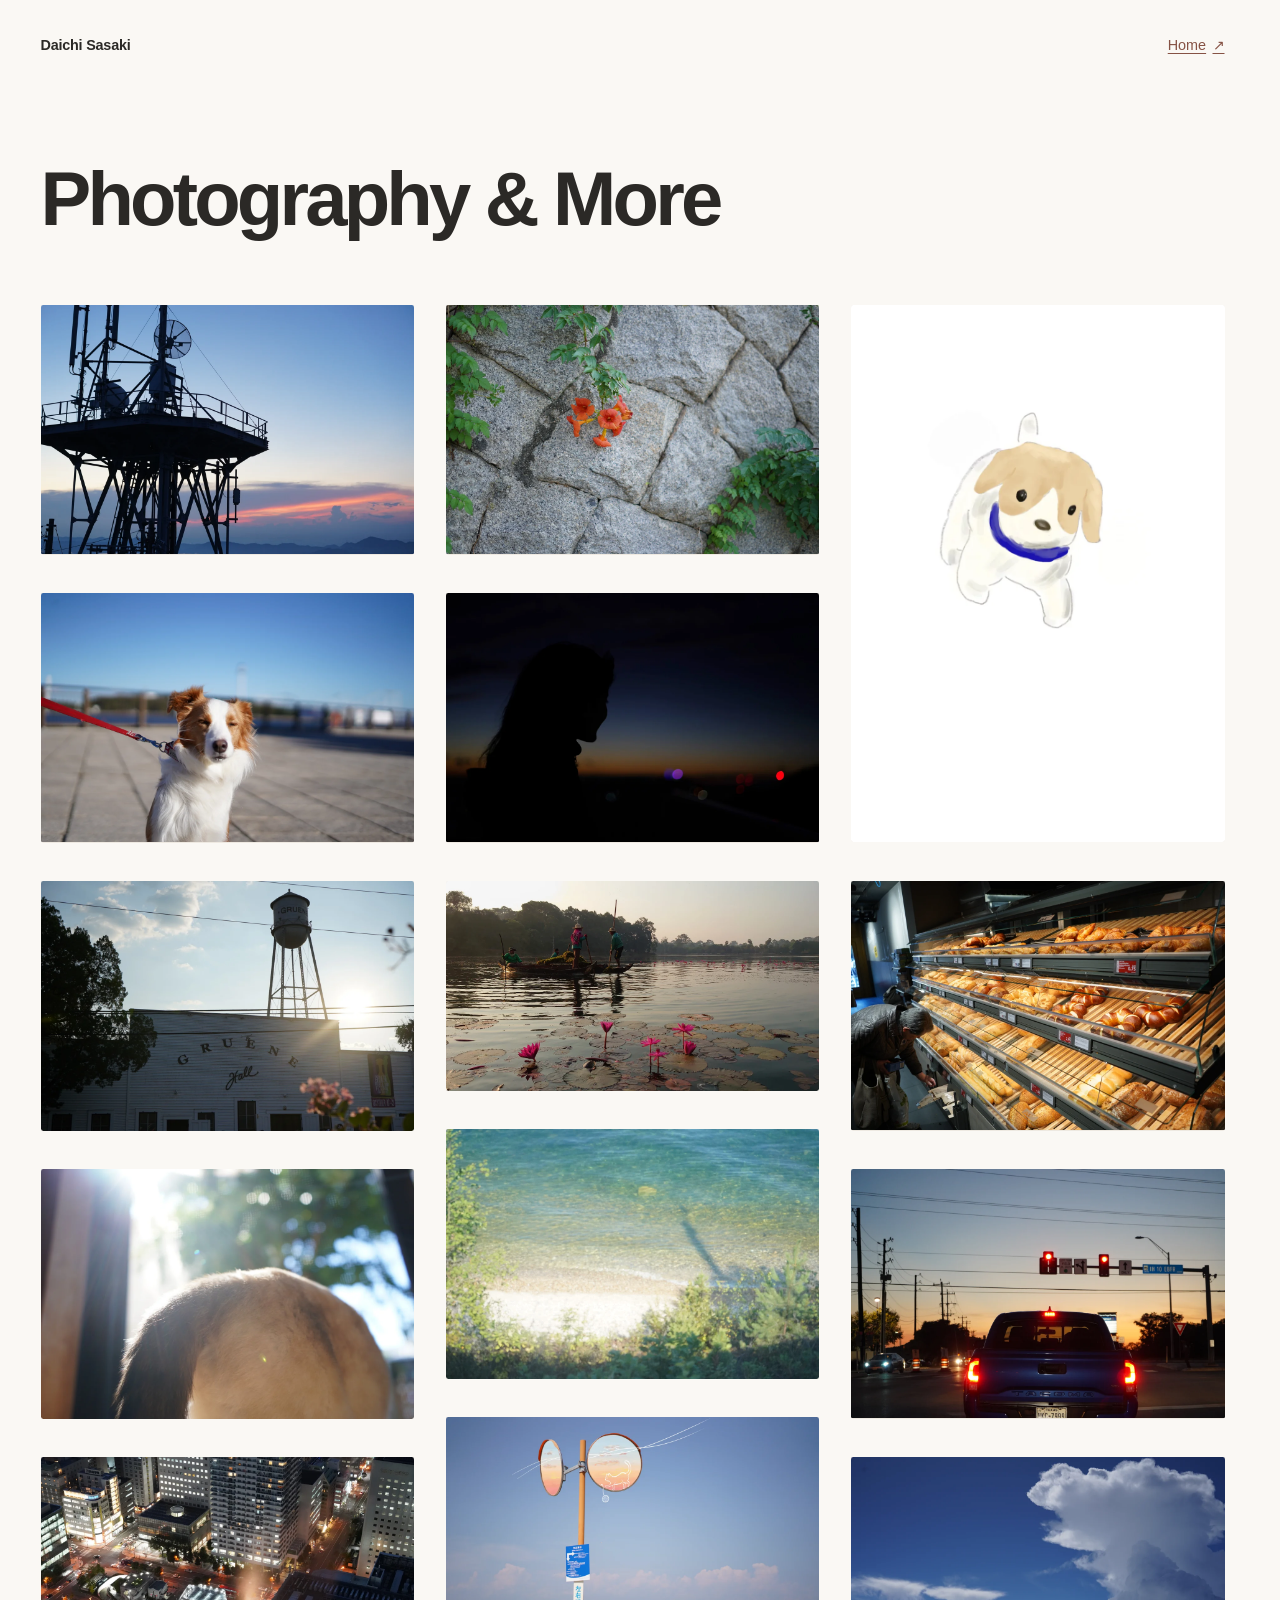
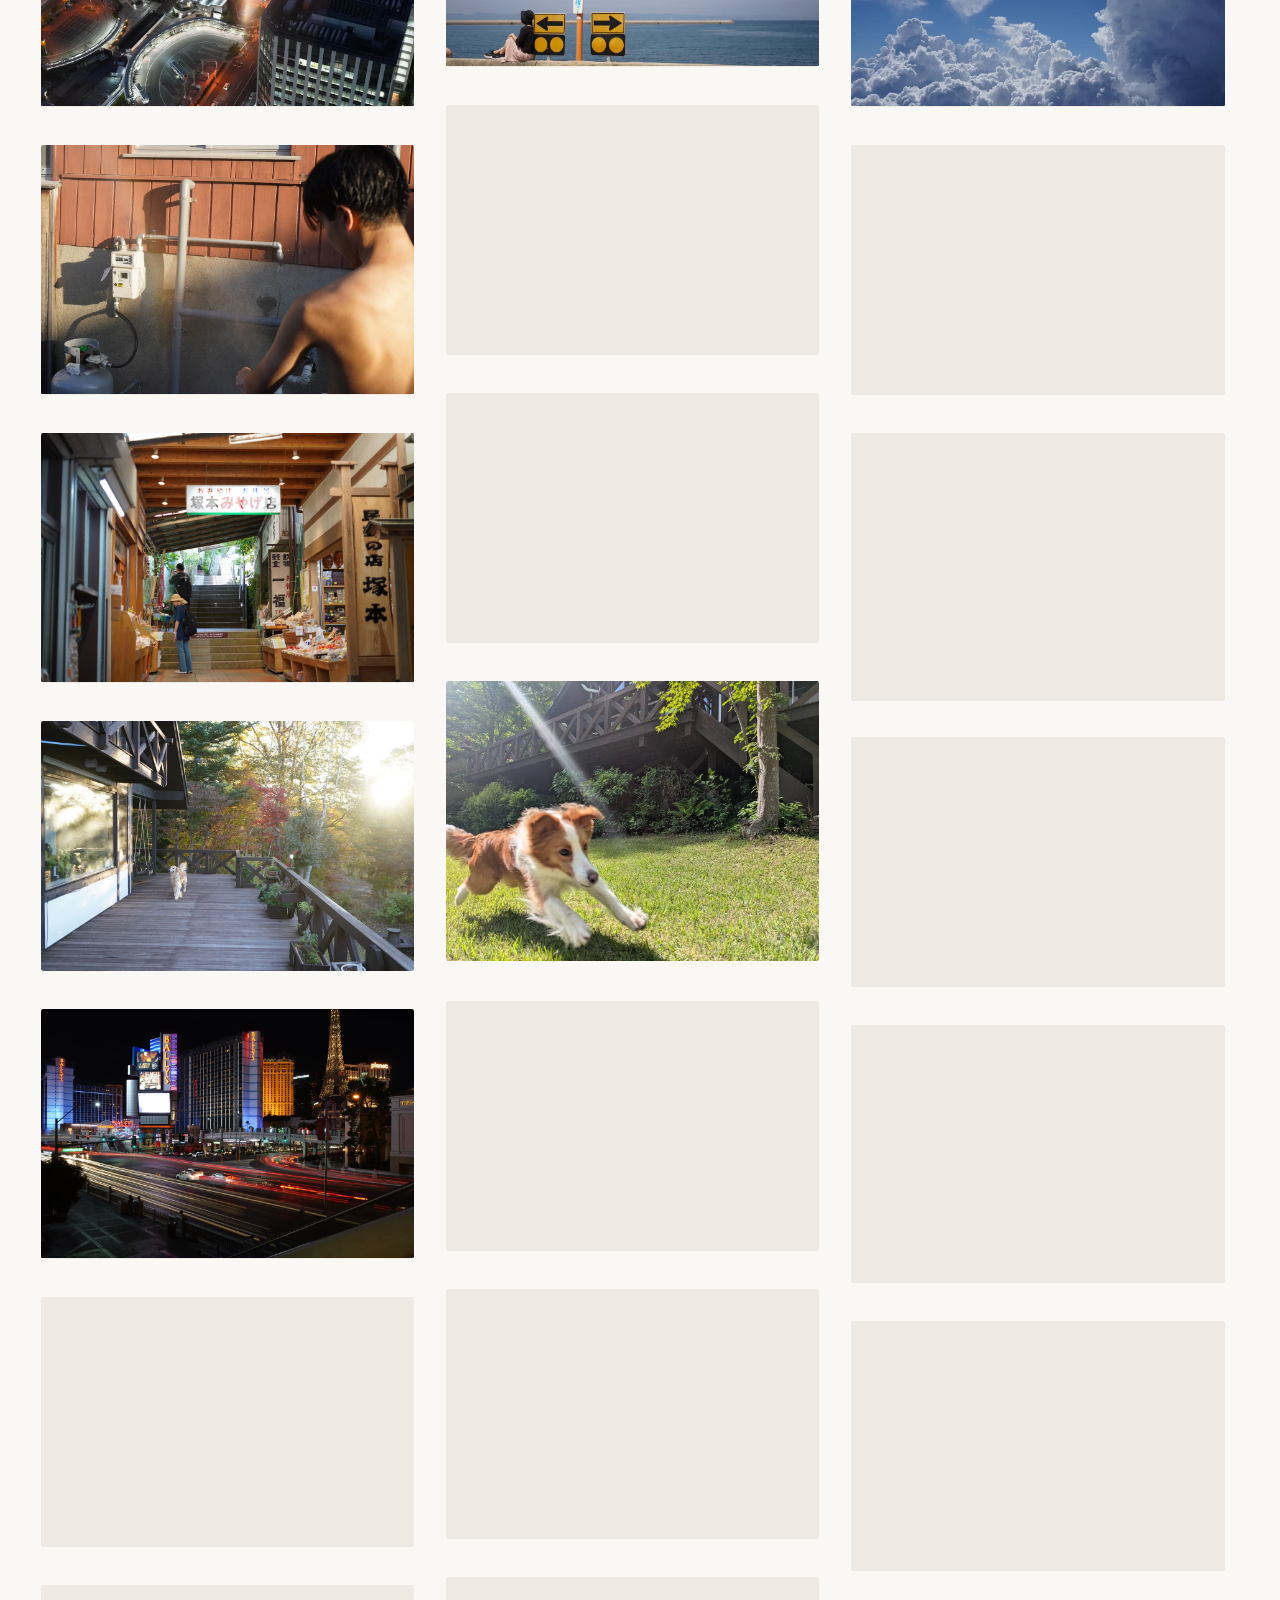
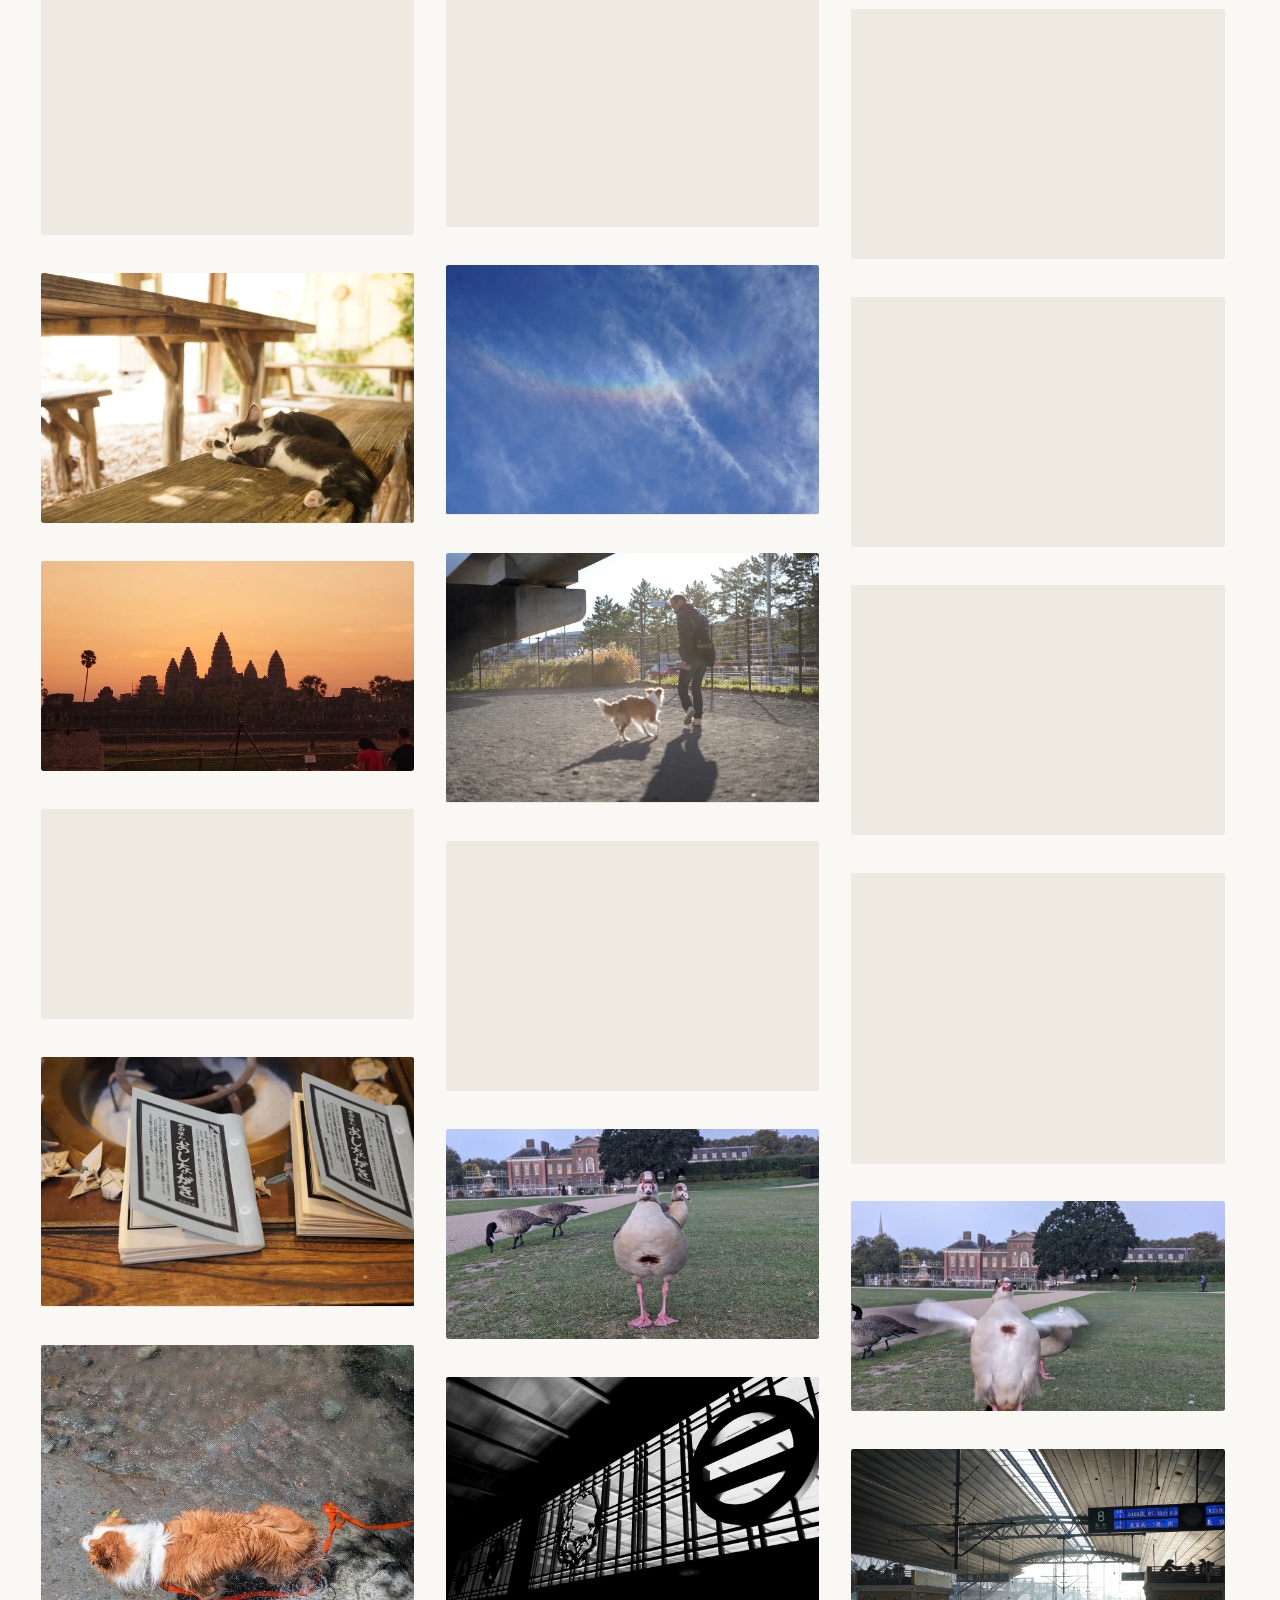
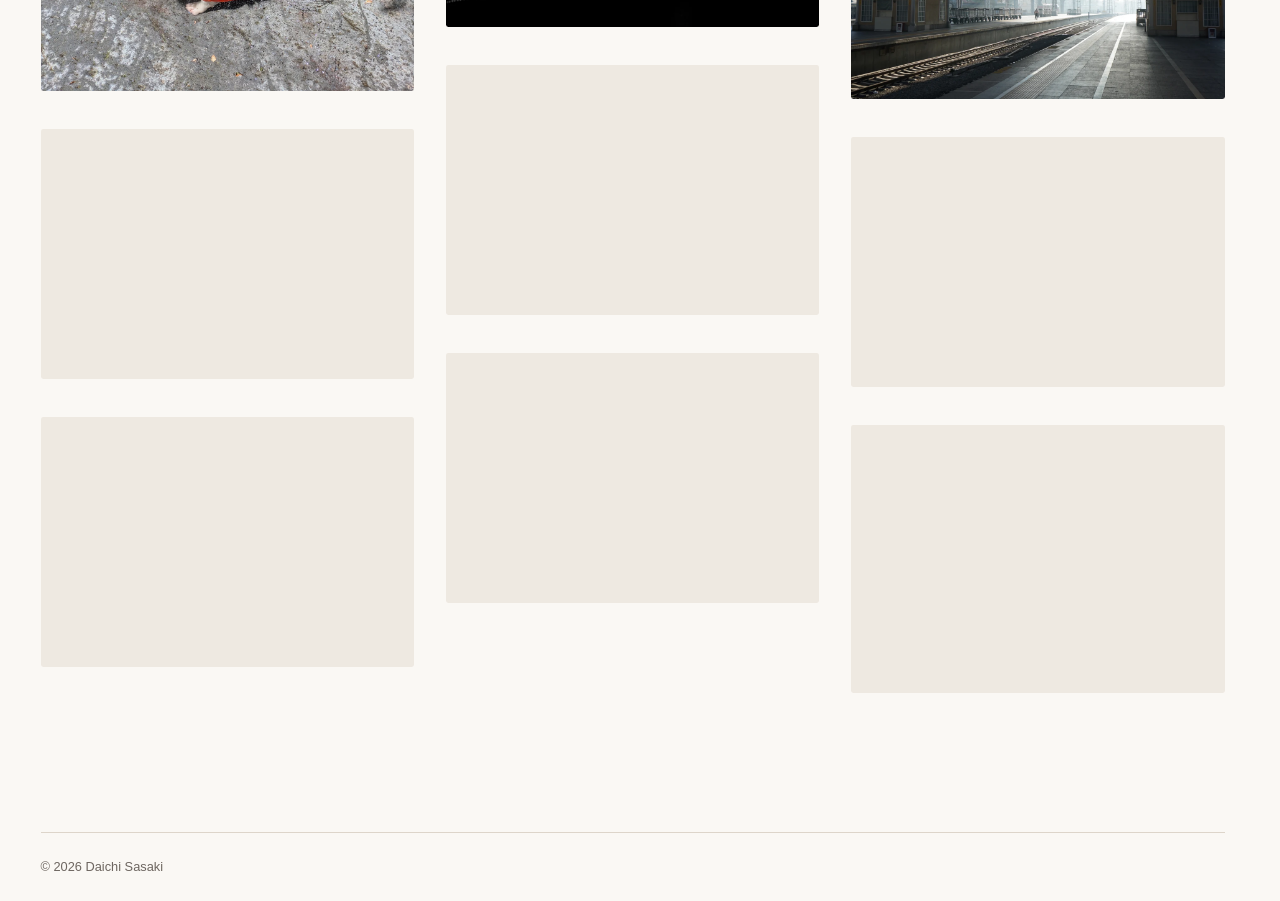
==== commit da4ce5ea: "Update portfolio layout and site favicon" ====
--- a/portfolio/index.html
+++ b/portfolio/index.html
@@ -6,6 +6,7 @@
     <meta name="viewport" content="width=device-width, initial-scale=1">
     <meta name="description" content="Photography and art by Daichi Sasaki.">
     <title>Daichi Sasaki — Photography &amp; More</title>
+    <link rel="icon" type="image/png" sizes="128x128" href="../favicon.png">
     <link rel="stylesheet" href="styles.css">
     <script src="layout.js" defer></script>
     <script src="information.js" defer></script>
@@ -175,6 +176,51 @@
         </figure>
 
         <figure class="work">
+          <a class="work-link" href="assets/works/dsc01962-1/full.webp" data-info="assets/works/dsc01962-1/info.json" aria-haspopup="dialog">
+            <img
+              src="assets/works/dsc01962-1/thumbnail.webp"
+              srcset="assets/works/dsc01962-1/thumbnail.webp 1200w, assets/works/dsc01962-1/full.webp 2400w"
+              sizes="(max-width: 46rem) calc(100vw - 2rem), (max-width: 68rem) 46vw, 24rem"
+              width="1200"
+              height="800"
+              alt="A car stopped at a red traffic light against a warm sunset sky."
+              loading="lazy"
+              decoding="async"
+            >
+          </a>
+        </figure>
+
+        <figure class="work">
+          <a class="work-link" href="assets/works/dsc04231/full.webp" data-info="assets/works/dsc04231/info.json" aria-haspopup="dialog">
+            <img
+              src="assets/works/dsc04231/thumbnail.webp"
+              srcset="assets/works/dsc04231/thumbnail.webp 1200w, assets/works/dsc04231/full.webp 2400w"
+              sizes="(max-width: 46rem) calc(100vw - 2rem), (max-width: 68rem) 46vw, 24rem"
+              width="1200"
+              height="800"
+              alt="Two roadside mirrors above yellow arrow signs by the sea, with a drawn cat and white lines across the sky."
+              loading="lazy"
+              decoding="async"
+            >
+          </a>
+        </figure>
+
+        <figure class="work">
+          <a class="work-link" href="assets/works/dsc02425/full.webp" data-info="assets/works/dsc02425/info.json" aria-haspopup="dialog">
+            <img
+              src="assets/works/dsc02425/thumbnail.webp"
+              srcset="assets/works/dsc02425/thumbnail.webp 1200w, assets/works/dsc02425/full.webp 2400w"
+              sizes="(max-width: 46rem) calc(100vw - 2rem), (max-width: 68rem) 46vw, 24rem"
+              width="1200"
+              height="800"
+              alt="Illuminated city buildings, streets, and curved bus terminals viewed from above at night."
+              loading="lazy"
+              decoding="async"
+            >
+          </a>
+        </figure>
+
+        <figure class="work">
           <a class="work-link" href="assets/works/dsc02233/full.webp" data-info="assets/works/dsc02233/info.json" aria-haspopup="dialog">
             <img
               src="assets/works/dsc02233/thumbnail.webp"
@@ -190,29 +236,479 @@
         </figure>
 
         <figure class="work">
-          <a class="work-link" href="assets/works/dsc04231/full.webp" data-info="assets/works/dsc04231/info.json" aria-haspopup="dialog">
-            <img
-              src="assets/works/dsc04231/thumbnail.webp"
-              srcset="assets/works/dsc04231/thumbnail.webp 1200w, assets/works/dsc04231/full.webp 2400w"
-              sizes="(max-width: 46rem) calc(100vw - 2rem), (max-width: 68rem) 46vw, 24rem"
-              width="1200"
-              height="800"
-              alt="Two roadside mirrors above yellow arrow signs by the sea, with a drawn cat and white lines across the sky."
-              loading="lazy"
-              decoding="async"
-            >
-          </a>
-        </figure>
-
-        <figure class="work">
-          <a class="work-link" href="assets/works/dsc01962-1/full.webp" data-info="assets/works/dsc01962-1/info.json" aria-haspopup="dialog">
-            <img
-              src="assets/works/dsc01962-1/thumbnail.webp"
-              srcset="assets/works/dsc01962-1/thumbnail.webp 1200w, assets/works/dsc01962-1/full.webp 2400w"
-              sizes="(max-width: 46rem) calc(100vw - 2rem), (max-width: 68rem) 46vw, 24rem"
-              width="1200"
-              height="800"
-              alt="A car stopped at a red traffic light against a warm sunset sky."
+          <a class="work-link" href="assets/works/dsc04129/full.webp" data-info="assets/works/dsc04129/info.json" aria-haspopup="dialog">
+            <img
+              src="assets/works/dsc04129/thumbnail.webp"
+              srcset="assets/works/dsc04129/thumbnail.webp 1200w, assets/works/dsc04129/full.webp 2400w"
+              sizes="(max-width: 46rem) calc(100vw - 2rem), (max-width: 68rem) 46vw, 24rem"
+              width="1200"
+              height="800"
+              alt="A mug of dark tea and a wrapped slice of cake on a wooden table."
+              loading="lazy"
+              decoding="async"
+            >
+          </a>
+        </figure>
+
+        <figure class="work">
+          <a class="work-link" href="assets/works/dsc04097/full.webp" data-info="assets/works/dsc04097/info.json" aria-haspopup="dialog">
+            <img
+              src="assets/works/dsc04097/thumbnail.webp"
+              srcset="assets/works/dsc04097/thumbnail.webp 1200w, assets/works/dsc04097/full.webp 2400w"
+              sizes="(max-width: 46rem) calc(100vw - 2rem), (max-width: 68rem) 46vw, 24rem"
+              width="1200"
+              height="800"
+              alt="A person at an outdoor tap beside a wooden wall."
+              loading="lazy"
+              decoding="async"
+            >
+          </a>
+        </figure>
+
+        <figure class="work">
+          <a class="work-link" href="assets/works/dsc09620-edit/full.webp" data-info="assets/works/dsc09620-edit/info.json" aria-haspopup="dialog">
+            <img
+              src="assets/works/dsc09620-edit/thumbnail.webp"
+              srcset="assets/works/dsc09620-edit/thumbnail.webp 1200w, assets/works/dsc09620-edit/full.webp 2400w"
+              sizes="(max-width: 46rem) calc(100vw - 2rem), (max-width: 68rem) 46vw, 24rem"
+              width="1200"
+              height="800"
+              alt="A river reflecting a bridge and trees in black and white."
+              loading="lazy"
+              decoding="async"
+            >
+          </a>
+        </figure>
+
+        <figure class="work">
+          <a class="work-link" href="assets/works/dsc03271-1/full.webp" data-info="assets/works/dsc03271-1/info.json" aria-haspopup="dialog">
+            <img
+              src="assets/works/dsc03271-1/thumbnail.webp"
+              srcset="assets/works/dsc03271-1/thumbnail.webp 1200w, assets/works/dsc03271-1/full.webp 2400w"
+              sizes="(max-width: 46rem) calc(100vw - 2rem), (max-width: 68rem) 46vw, 24rem"
+              width="1200"
+              height="800"
+              alt="The low sun shining over a road and silhouetted city buildings."
+              loading="lazy"
+              decoding="async"
+            >
+          </a>
+        </figure>
+
+        <figure class="work">
+          <a class="work-link" href="assets/works/dsc00827/full.webp" data-info="assets/works/dsc00827/info.json" aria-haspopup="dialog">
+            <img
+              src="assets/works/dsc00827/thumbnail.webp"
+              srcset="assets/works/dsc00827/thumbnail.webp 1200w, assets/works/dsc00827/full.webp 2400w"
+              sizes="(max-width: 46rem) calc(100vw - 2rem), (max-width: 68rem) 46vw, 24rem"
+              width="1200"
+              height="800"
+              alt="A person standing inside a shop with wooden beams and shelves of goods."
+              loading="lazy"
+              decoding="async"
+            >
+          </a>
+        </figure>
+
+        <figure class="work">
+          <a class="work-link" href="assets/works/dsc04137/full.webp" data-info="assets/works/dsc04137/info.json" aria-haspopup="dialog">
+            <img
+              src="assets/works/dsc04137/thumbnail.webp"
+              srcset="assets/works/dsc04137/thumbnail.webp 1200w, assets/works/dsc04137/full.webp 2400w"
+              sizes="(max-width: 46rem) calc(100vw - 2rem), (max-width: 68rem) 46vw, 24rem"
+              width="1200"
+              height="860"
+              alt="The silhouette of a person sitting outdoors beneath bright lights at night."
+              loading="lazy"
+              decoding="async"
+            >
+          </a>
+        </figure>
+
+        <figure class="work">
+          <a class="work-link" href="assets/works/1780213268952/full.webp" data-info="assets/works/1780213268952/info.json" aria-haspopup="dialog">
+            <img
+              src="assets/works/1780213268952/thumbnail.webp"
+              srcset="assets/works/1780213268952/thumbnail.webp 1200w, assets/works/1780213268952/full.webp 1477w"
+              sizes="(max-width: 46rem) calc(100vw - 2rem), (max-width: 68rem) 46vw, 24rem"
+              width="1200"
+              height="901"
+              alt="A brown-and-white dog running through sunlit grass beneath a steel bridge."
+              loading="lazy"
+              decoding="async"
+            >
+          </a>
+        </figure>
+
+        <figure class="work">
+          <a class="work-link" href="assets/works/dsc03589/full.webp" data-info="assets/works/dsc03589/info.json" aria-haspopup="dialog">
+            <img
+              src="assets/works/dsc03589/thumbnail.webp"
+              srcset="assets/works/dsc03589/thumbnail.webp 1200w, assets/works/dsc03589/full.webp 1616w"
+              sizes="(max-width: 46rem) calc(100vw - 2rem), (max-width: 68rem) 46vw, 24rem"
+              width="1200"
+              height="802"
+              alt="A dog on a wooden deck beside a house and sunlit foliage."
+              loading="lazy"
+              decoding="async"
+            >
+          </a>
+        </figure>
+
+        <figure class="work">
+          <a class="work-link" href="assets/works/dsc03656/full.webp" data-info="assets/works/dsc03656/info.json" aria-haspopup="dialog">
+            <img
+              src="assets/works/dsc03656/thumbnail.webp"
+              srcset="assets/works/dsc03656/thumbnail.webp 1200w, assets/works/dsc03656/full.webp 1616w"
+              sizes="(max-width: 46rem) calc(100vw - 2rem), (max-width: 68rem) 46vw, 24rem"
+              width="1200"
+              height="802"
+              alt="A cat peeking over the edge of an open window against a blue sky."
+              loading="lazy"
+              decoding="async"
+            >
+          </a>
+        </figure>
+
+        <figure class="work">
+          <a class="work-link" href="assets/works/dsc03055/full.webp" data-info="assets/works/dsc03055/info.json" aria-haspopup="dialog">
+            <img
+              src="assets/works/dsc03055/thumbnail.webp"
+              srcset="assets/works/dsc03055/thumbnail.webp 1200w, assets/works/dsc03055/full.webp 2400w"
+              sizes="(max-width: 46rem) calc(100vw - 2rem), (max-width: 68rem) 46vw, 24rem"
+              width="1200"
+              height="800"
+              alt="A printed page emerging from darkness in a pool of light."
+              loading="lazy"
+              decoding="async"
+            >
+          </a>
+        </figure>
+
+        <figure class="work">
+          <a class="work-link" href="assets/works/dsc03040-1/full.webp" data-info="assets/works/dsc03040-1/info.json" aria-haspopup="dialog">
+            <img
+              src="assets/works/dsc03040-1/thumbnail.webp"
+              srcset="assets/works/dsc03040-1/thumbnail.webp 1200w, assets/works/dsc03040-1/full.webp 2400w"
+              sizes="(max-width: 46rem) calc(100vw - 2rem), (max-width: 68rem) 46vw, 24rem"
+              width="1200"
+              height="800"
+              alt="Colorful traffic light trails beneath illuminated city buildings at night."
+              loading="lazy"
+              decoding="async"
+            >
+          </a>
+        </figure>
+
+        <figure class="work">
+          <a class="work-link" href="assets/works/dsc05868-edit/full.webp" data-info="assets/works/dsc05868-edit/info.json" aria-haspopup="dialog">
+            <img
+              src="assets/works/dsc05868-edit/thumbnail.webp"
+              srcset="assets/works/dsc05868-edit/thumbnail.webp 1200w, assets/works/dsc05868-edit/full.webp 2400w"
+              sizes="(max-width: 46rem) calc(100vw - 2rem), (max-width: 68rem) 46vw, 24rem"
+              width="1200"
+              height="830"
+              alt="A suspension bridge and waterfront buildings in golden evening light."
+              loading="lazy"
+              decoding="async"
+            >
+          </a>
+        </figure>
+
+        <figure class="work">
+          <a class="work-link" href="assets/works/dsc01163/full.webp" data-info="assets/works/dsc01163/info.json" aria-haspopup="dialog">
+            <img
+              src="assets/works/dsc01163/thumbnail.webp"
+              srcset="assets/works/dsc01163/thumbnail.webp 1200w, assets/works/dsc01163/full.webp 1616w"
+              sizes="(max-width: 46rem) calc(100vw - 2rem), (max-width: 68rem) 46vw, 24rem"
+              width="1200"
+              height="802"
+              alt="A red-and-white train beneath a purple evening sky and overhead wires."
+              loading="lazy"
+              decoding="async"
+            >
+          </a>
+        </figure>
+
+        <figure class="work">
+          <a class="work-link" href="assets/works/dsc02043/full.webp" data-info="assets/works/dsc02043/info.json" aria-haspopup="dialog">
+            <img
+              src="assets/works/dsc02043/thumbnail.webp"
+              srcset="assets/works/dsc02043/thumbnail.webp 1200w, assets/works/dsc02043/full.webp 2400w"
+              sizes="(max-width: 46rem) calc(100vw - 2rem), (max-width: 68rem) 46vw, 24rem"
+              width="1200"
+              height="800"
+              alt="Three yellow rubber ducks lined up against a cloudy sky."
+              loading="lazy"
+              decoding="async"
+            >
+          </a>
+        </figure>
+
+        <figure class="work">
+          <a class="work-link" href="assets/works/dsc04103/full.webp" data-info="assets/works/dsc04103/info.json" aria-haspopup="dialog">
+            <img
+              src="assets/works/dsc04103/thumbnail.webp"
+              srcset="assets/works/dsc04103/thumbnail.webp 1200w, assets/works/dsc04103/full.webp 2400w"
+              sizes="(max-width: 46rem) calc(100vw - 2rem), (max-width: 68rem) 46vw, 24rem"
+              width="1200"
+              height="800"
+              alt="Two people silhouetted by warm sunlight outdoors."
+              loading="lazy"
+              decoding="async"
+            >
+          </a>
+        </figure>
+
+        <figure class="work">
+          <a class="work-link" href="assets/works/dsc04307/full.webp" data-info="assets/works/dsc04307/info.json" aria-haspopup="dialog">
+            <img
+              src="assets/works/dsc04307/thumbnail.webp"
+              srcset="assets/works/dsc04307/thumbnail.webp 1200w, assets/works/dsc04307/full.webp 2400w"
+              sizes="(max-width: 46rem) calc(100vw - 2rem), (max-width: 68rem) 46vw, 24rem"
+              width="1200"
+              height="800"
+              alt="Foamy water in the wake of a boat, seen from its side."
+              loading="lazy"
+              decoding="async"
+            >
+          </a>
+        </figure>
+
+        <figure class="work">
+          <a class="work-link" href="assets/works/dsc05416/full.webp" data-info="assets/works/dsc05416/info.json" aria-haspopup="dialog">
+            <img
+              src="assets/works/dsc05416/thumbnail.webp"
+              srcset="assets/works/dsc05416/thumbnail.webp 1200w, assets/works/dsc05416/full.webp 2400w"
+              sizes="(max-width: 46rem) calc(100vw - 2rem), (max-width: 68rem) 46vw, 24rem"
+              width="1200"
+              height="800"
+              alt="Glowing logs beneath hanging cookware at a nighttime campfire."
+              loading="lazy"
+              decoding="async"
+            >
+          </a>
+        </figure>
+
+        <figure class="work">
+          <a class="work-link" href="assets/works/dsc08300-edit/full.webp" data-info="assets/works/dsc08300-edit/info.json" aria-haspopup="dialog">
+            <img
+              src="assets/works/dsc08300-edit/thumbnail.webp"
+              srcset="assets/works/dsc08300-edit/thumbnail.webp 1200w, assets/works/dsc08300-edit/full.webp 2400w"
+              sizes="(max-width: 46rem) calc(100vw - 2rem), (max-width: 68rem) 46vw, 24rem"
+              width="1200"
+              height="800"
+              alt="Several bursts of fireworks against a black night sky."
+              loading="lazy"
+              decoding="async"
+            >
+          </a>
+        </figure>
+
+        <figure class="work">
+          <a class="work-link" href="assets/works/dsc02113/full.webp" data-info="assets/works/dsc02113/info.json" aria-haspopup="dialog">
+            <img
+              src="assets/works/dsc02113/thumbnail.webp"
+              srcset="assets/works/dsc02113/thumbnail.webp 1200w, assets/works/dsc02113/full.webp 2400w"
+              sizes="(max-width: 46rem) calc(100vw - 2rem), (max-width: 68rem) 46vw, 24rem"
+              width="1200"
+              height="800"
+              alt="A faint rainbow-colored band among wispy clouds in a blue sky."
+              loading="lazy"
+              decoding="async"
+            >
+          </a>
+        </figure>
+
+        <figure class="work">
+          <a class="work-link" href="assets/works/dsc02043-1/full.webp" data-info="assets/works/dsc02043-1/info.json" aria-haspopup="dialog">
+            <img
+              src="assets/works/dsc02043-1/thumbnail.webp"
+              srcset="assets/works/dsc02043-1/thumbnail.webp 1200w, assets/works/dsc02043-1/full.webp 1616w"
+              sizes="(max-width: 46rem) calc(100vw - 2rem), (max-width: 68rem) 46vw, 24rem"
+              width="1200"
+              height="802"
+              alt="A black and white cat resting on a wooden bench in sunlight."
+              loading="lazy"
+              decoding="async"
+            >
+          </a>
+        </figure>
+
+        <figure class="work">
+          <a class="work-link" href="assets/works/dsc02044/full.webp" data-info="assets/works/dsc02044/info.json" aria-haspopup="dialog">
+            <img
+              src="assets/works/dsc02044/thumbnail.webp"
+              srcset="assets/works/dsc02044/thumbnail.webp 1200w, assets/works/dsc02044/full.webp 1616w"
+              sizes="(max-width: 46rem) calc(100vw - 2rem), (max-width: 68rem) 46vw, 24rem"
+              width="1200"
+              height="802"
+              alt="A cat curled up on a wooden bench in warm backlight."
+              loading="lazy"
+              decoding="async"
+            >
+          </a>
+        </figure>
+
+        <figure class="work">
+          <a class="work-link" href="assets/works/dsc00383/full.webp" data-info="assets/works/dsc00383/info.json" aria-haspopup="dialog">
+            <img
+              src="assets/works/dsc00383/thumbnail.webp"
+              srcset="assets/works/dsc00383/thumbnail.webp 1200w, assets/works/dsc00383/full.webp 2400w"
+              sizes="(max-width: 46rem) calc(100vw - 2rem), (max-width: 68rem) 46vw, 24rem"
+              width="1200"
+              height="800"
+              alt="A person walking a dog beside a raised railway line in afternoon sunlight."
+              loading="lazy"
+              decoding="async"
+            >
+          </a>
+        </figure>
+
+        <figure class="work">
+          <a class="work-link" href="assets/works/dsc-4569/full.webp" data-info="assets/works/dsc-4569/info.json" aria-haspopup="dialog">
+            <img
+              src="assets/works/dsc-4569/thumbnail.webp"
+              srcset="assets/works/dsc-4569/thumbnail.webp 1200w, assets/works/dsc-4569/full.webp 2400w"
+              sizes="(max-width: 46rem) calc(100vw - 2rem), (max-width: 68rem) 46vw, 24rem"
+              width="1200"
+              height="675"
+              alt="Temple towers silhouetted against an orange sky."
+              loading="lazy"
+              decoding="async"
+            >
+          </a>
+        </figure>
+
+        <figure class="work">
+          <a class="work-link" href="assets/works/dsc02876/full.webp" data-info="assets/works/dsc02876/info.json" aria-haspopup="dialog">
+            <img
+              src="assets/works/dsc02876/thumbnail.webp"
+              srcset="assets/works/dsc02876/thumbnail.webp 1200w, assets/works/dsc02876/full.webp 1616w"
+              sizes="(max-width: 46rem) calc(100vw - 2rem), (max-width: 68rem) 46vw, 24rem"
+              width="1200"
+              height="802"
+              alt="Treetops and a street silhouetted against the last light of evening."
+              loading="lazy"
+              decoding="async"
+            >
+          </a>
+        </figure>
+
+        <figure class="work">
+          <a class="work-link" href="assets/works/img-0156/full.webp" data-info="assets/works/img-0156/info.json" aria-haspopup="dialog">
+            <img
+              src="assets/works/img-0156/thumbnail.webp"
+              srcset="assets/works/img-0156/thumbnail.webp 1200w, assets/works/img-0156/full.webp 2400w"
+              sizes="(max-width: 46rem) calc(100vw - 2rem), (max-width: 68rem) 46vw, 24rem"
+              width="1200"
+              height="675"
+              alt="A broad sandy beach with city buildings beneath a clear blue sky."
+              loading="lazy"
+              decoding="async"
+            >
+          </a>
+        </figure>
+
+        <figure class="work">
+          <a class="work-link" href="assets/works/dsc04043/full.webp" data-info="assets/works/dsc04043/info.json" aria-haspopup="dialog">
+            <img
+              src="assets/works/dsc04043/thumbnail.webp"
+              srcset="assets/works/dsc04043/thumbnail.webp 1200w, assets/works/dsc04043/full.webp 2400w"
+              sizes="(max-width: 46rem) calc(100vw - 2rem), (max-width: 68rem) 46vw, 24rem"
+              width="1200"
+              height="800"
+              alt="A glass sphere reflecting green and yellow branches among other spheres."
+              loading="lazy"
+              decoding="async"
+            >
+          </a>
+        </figure>
+
+        <figure class="work">
+          <a class="work-link" href="assets/works/dsc09625-edit/full.webp" data-info="assets/works/dsc09625-edit/info.json" aria-haspopup="dialog">
+            <img
+              src="assets/works/dsc09625-edit/thumbnail.webp"
+              srcset="assets/works/dsc09625-edit/thumbnail.webp 1200w, assets/works/dsc09625-edit/full.webp 2400w"
+              sizes="(max-width: 46rem) calc(100vw - 2rem), (max-width: 68rem) 46vw, 24rem"
+              width="1200"
+              height="936"
+              alt="People gathered outside a cafe beneath a leafy street tree."
+              loading="lazy"
+              decoding="async"
+            >
+          </a>
+        </figure>
+
+        <figure class="work">
+          <a class="work-link" href="assets/works/dsc02432/full.webp" data-info="assets/works/dsc02432/info.json" aria-haspopup="dialog">
+            <img
+              src="assets/works/dsc02432/thumbnail.webp"
+              srcset="assets/works/dsc02432/thumbnail.webp 1200w, assets/works/dsc02432/full.webp 2400w"
+              sizes="(max-width: 46rem) calc(100vw - 2rem), (max-width: 68rem) 46vw, 24rem"
+              width="1200"
+              height="800"
+              alt="Printed cards arranged in a wooden display beside a bowl."
+              loading="lazy"
+              decoding="async"
+            >
+          </a>
+        </figure>
+
+        <figure class="work">
+          <a class="work-link" href="assets/works/pxl-20231009-060520764-mp/full.webp" data-info="assets/works/pxl-20231009-060520764-mp/info.json" aria-haspopup="dialog">
+            <img
+              src="assets/works/pxl-20231009-060520764-mp/thumbnail.webp"
+              srcset="assets/works/pxl-20231009-060520764-mp/thumbnail.webp 1200w, assets/works/pxl-20231009-060520764-mp/full.webp 2400w"
+              sizes="(max-width: 46rem) calc(100vw - 2rem), (max-width: 68rem) 46vw, 24rem"
+              width="1200"
+              height="675"
+              alt="A waterbird facing the camera on grass, with a brick building and pond behind it."
+              loading="lazy"
+              decoding="async"
+            >
+          </a>
+        </figure>
+
+        <figure class="work">
+          <a class="work-link" href="assets/works/pxl-20231009-060527128/full.webp" data-info="assets/works/pxl-20231009-060527128/info.json" aria-haspopup="dialog">
+            <img
+              src="assets/works/pxl-20231009-060527128/thumbnail.webp"
+              srcset="assets/works/pxl-20231009-060527128/thumbnail.webp 1200w, assets/works/pxl-20231009-060527128/full.webp 2400w"
+              sizes="(max-width: 46rem) calc(100vw - 2rem), (max-width: 68rem) 46vw, 24rem"
+              width="1200"
+              height="675"
+              alt="A waterbird seen from behind on a lawn beside a pond."
+              loading="lazy"
+              decoding="async"
+            >
+          </a>
+        </figure>
+
+        <figure class="work">
+          <a class="work-link" href="assets/works/pxl-20250823-015524542/full.webp" data-info="assets/works/pxl-20250823-015524542/info.json" aria-haspopup="dialog">
+            <img
+              src="assets/works/pxl-20250823-015524542/thumbnail.webp"
+              srcset="assets/works/pxl-20250823-015524542/thumbnail.webp 1200w, assets/works/pxl-20250823-015524542/full.webp 2400w"
+              sizes="(max-width: 46rem) calc(100vw - 2rem), (max-width: 68rem) 46vw, 24rem"
+              width="1200"
+              height="1112"
+              alt="A brown-and-white dog on a red leash standing on rocky ground."
+              loading="lazy"
+              decoding="async"
+            >
+          </a>
+        </figure>
+
+        <figure class="work">
+          <a class="work-link" href="assets/works/dsc03634-edit/full.webp" data-info="assets/works/dsc03634-edit/info.json" aria-haspopup="dialog">
+            <img
+              src="assets/works/dsc03634-edit/thumbnail.webp"
+              srcset="assets/works/dsc03634-edit/thumbnail.webp 1200w, assets/works/dsc03634-edit/full.webp 1616w"
+              sizes="(max-width: 46rem) calc(100vw - 2rem), (max-width: 68rem) 46vw, 24rem"
+              width="1200"
+              height="802"
+              alt="A large circular station clock and a grid of windows in black and white."
               loading="lazy"
               decoding="async"
             >
@@ -235,479 +731,29 @@
         </figure>
 
         <figure class="work">
-          <a class="work-link" href="assets/works/dsc04129/full.webp" data-info="assets/works/dsc04129/info.json" aria-haspopup="dialog">
-            <img
-              src="assets/works/dsc04129/thumbnail.webp"
-              srcset="assets/works/dsc04129/thumbnail.webp 1200w, assets/works/dsc04129/full.webp 2400w"
-              sizes="(max-width: 46rem) calc(100vw - 2rem), (max-width: 68rem) 46vw, 24rem"
-              width="1200"
-              height="800"
-              alt="A mug of dark tea and a wrapped slice of cake on a wooden table."
-              loading="lazy"
-              decoding="async"
-            >
-          </a>
-        </figure>
-
-        <figure class="work">
-          <a class="work-link" href="assets/works/dsc04097/full.webp" data-info="assets/works/dsc04097/info.json" aria-haspopup="dialog">
-            <img
-              src="assets/works/dsc04097/thumbnail.webp"
-              srcset="assets/works/dsc04097/thumbnail.webp 1200w, assets/works/dsc04097/full.webp 2400w"
-              sizes="(max-width: 46rem) calc(100vw - 2rem), (max-width: 68rem) 46vw, 24rem"
-              width="1200"
-              height="800"
-              alt="A person at an outdoor tap beside a wooden wall."
-              loading="lazy"
-              decoding="async"
-            >
-          </a>
-        </figure>
-
-        <figure class="work">
-          <a class="work-link" href="assets/works/dsc09620-edit/full.webp" data-info="assets/works/dsc09620-edit/info.json" aria-haspopup="dialog">
-            <img
-              src="assets/works/dsc09620-edit/thumbnail.webp"
-              srcset="assets/works/dsc09620-edit/thumbnail.webp 1200w, assets/works/dsc09620-edit/full.webp 2400w"
-              sizes="(max-width: 46rem) calc(100vw - 2rem), (max-width: 68rem) 46vw, 24rem"
-              width="1200"
-              height="800"
-              alt="A river reflecting a bridge and trees in black and white."
-              loading="lazy"
-              decoding="async"
-            >
-          </a>
-        </figure>
-
-        <figure class="work">
-          <a class="work-link" href="assets/works/dsc03271-1/full.webp" data-info="assets/works/dsc03271-1/info.json" aria-haspopup="dialog">
-            <img
-              src="assets/works/dsc03271-1/thumbnail.webp"
-              srcset="assets/works/dsc03271-1/thumbnail.webp 1200w, assets/works/dsc03271-1/full.webp 2400w"
-              sizes="(max-width: 46rem) calc(100vw - 2rem), (max-width: 68rem) 46vw, 24rem"
-              width="1200"
-              height="800"
-              alt="The low sun shining over a road and silhouetted city buildings."
-              loading="lazy"
-              decoding="async"
-            >
-          </a>
-        </figure>
-
-        <figure class="work">
-          <a class="work-link" href="assets/works/dsc03634-edit/full.webp" data-info="assets/works/dsc03634-edit/info.json" aria-haspopup="dialog">
-            <img
-              src="assets/works/dsc03634-edit/thumbnail.webp"
-              srcset="assets/works/dsc03634-edit/thumbnail.webp 1200w, assets/works/dsc03634-edit/full.webp 1616w"
-              sizes="(max-width: 46rem) calc(100vw - 2rem), (max-width: 68rem) 46vw, 24rem"
-              width="1200"
-              height="802"
-              alt="A large circular station clock and a grid of windows in black and white."
-              loading="lazy"
-              decoding="async"
-            >
-          </a>
-        </figure>
-
-        <figure class="work">
-          <a class="work-link" href="assets/works/dsc04137/full.webp" data-info="assets/works/dsc04137/info.json" aria-haspopup="dialog">
-            <img
-              src="assets/works/dsc04137/thumbnail.webp"
-              srcset="assets/works/dsc04137/thumbnail.webp 1200w, assets/works/dsc04137/full.webp 2400w"
-              sizes="(max-width: 46rem) calc(100vw - 2rem), (max-width: 68rem) 46vw, 24rem"
-              width="1200"
-              height="800"
-              alt="The silhouette of a person on a road lit by streetlights at night."
-              loading="lazy"
-              decoding="async"
-            >
-          </a>
-        </figure>
-
-        <figure class="work">
-          <a class="work-link" href="assets/works/1780213268952/full.webp" data-info="assets/works/1780213268952/info.json" aria-haspopup="dialog">
-            <img
-              src="assets/works/1780213268952/thumbnail.webp"
-              srcset="assets/works/1780213268952/thumbnail.webp 1200w, assets/works/1780213268952/full.webp 1477w"
-              sizes="(max-width: 46rem) calc(100vw - 2rem), (max-width: 68rem) 46vw, 24rem"
-              width="1200"
-              height="901"
-              alt="A brown-and-white dog running through sunlit grass beneath a steel bridge."
-              loading="lazy"
-              decoding="async"
-            >
-          </a>
-        </figure>
-
-        <figure class="work">
-          <a class="work-link" href="assets/works/dsc03589/full.webp" data-info="assets/works/dsc03589/info.json" aria-haspopup="dialog">
-            <img
-              src="assets/works/dsc03589/thumbnail.webp"
-              srcset="assets/works/dsc03589/thumbnail.webp 1200w, assets/works/dsc03589/full.webp 1616w"
-              sizes="(max-width: 46rem) calc(100vw - 2rem), (max-width: 68rem) 46vw, 24rem"
-              width="1200"
-              height="802"
-              alt="A dog on a wooden deck beside a house and sunlit foliage."
-              loading="lazy"
-              decoding="async"
-            >
-          </a>
-        </figure>
-
-        <figure class="work">
-          <a class="work-link" href="assets/works/dsc03656/full.webp" data-info="assets/works/dsc03656/info.json" aria-haspopup="dialog">
-            <img
-              src="assets/works/dsc03656/thumbnail.webp"
-              srcset="assets/works/dsc03656/thumbnail.webp 1200w, assets/works/dsc03656/full.webp 1616w"
-              sizes="(max-width: 46rem) calc(100vw - 2rem), (max-width: 68rem) 46vw, 24rem"
-              width="1200"
-              height="802"
-              alt="A cat peeking over the edge of an open window against a blue sky."
-              loading="lazy"
-              decoding="async"
-            >
-          </a>
-        </figure>
-
-        <figure class="work">
-          <a class="work-link" href="assets/works/dsc03055/full.webp" data-info="assets/works/dsc03055/info.json" aria-haspopup="dialog">
-            <img
-              src="assets/works/dsc03055/thumbnail.webp"
-              srcset="assets/works/dsc03055/thumbnail.webp 1200w, assets/works/dsc03055/full.webp 2400w"
-              sizes="(max-width: 46rem) calc(100vw - 2rem), (max-width: 68rem) 46vw, 24rem"
-              width="1200"
-              height="800"
-              alt="A printed page emerging from darkness in a pool of light."
-              loading="lazy"
-              decoding="async"
-            >
-          </a>
-        </figure>
-
-        <figure class="work">
-          <a class="work-link" href="assets/works/dsc03040-1/full.webp" data-info="assets/works/dsc03040-1/info.json" aria-haspopup="dialog">
-            <img
-              src="assets/works/dsc03040-1/thumbnail.webp"
-              srcset="assets/works/dsc03040-1/thumbnail.webp 1200w, assets/works/dsc03040-1/full.webp 2400w"
-              sizes="(max-width: 46rem) calc(100vw - 2rem), (max-width: 68rem) 46vw, 24rem"
-              width="1200"
-              height="800"
-              alt="Colorful traffic light trails beneath illuminated city buildings at night."
-              loading="lazy"
-              decoding="async"
-            >
-          </a>
-        </figure>
-
-        <figure class="work">
-          <a class="work-link" href="assets/works/dsc05868-edit/full.webp" data-info="assets/works/dsc05868-edit/info.json" aria-haspopup="dialog">
-            <img
-              src="assets/works/dsc05868-edit/thumbnail.webp"
-              srcset="assets/works/dsc05868-edit/thumbnail.webp 1200w, assets/works/dsc05868-edit/full.webp 2400w"
-              sizes="(max-width: 46rem) calc(100vw - 2rem), (max-width: 68rem) 46vw, 24rem"
-              width="1200"
-              height="830"
-              alt="A suspension bridge and waterfront buildings in golden evening light."
-              loading="lazy"
-              decoding="async"
-            >
-          </a>
-        </figure>
-
-        <figure class="work">
-          <a class="work-link" href="assets/works/dsc01163/full.webp" data-info="assets/works/dsc01163/info.json" aria-haspopup="dialog">
-            <img
-              src="assets/works/dsc01163/thumbnail.webp"
-              srcset="assets/works/dsc01163/thumbnail.webp 1200w, assets/works/dsc01163/full.webp 1616w"
-              sizes="(max-width: 46rem) calc(100vw - 2rem), (max-width: 68rem) 46vw, 24rem"
-              width="1200"
-              height="802"
-              alt="A red-and-white train beneath a purple evening sky and overhead wires."
-              loading="lazy"
-              decoding="async"
-            >
-          </a>
-        </figure>
-
-        <figure class="work">
-          <a class="work-link" href="assets/works/dsc02043/full.webp" data-info="assets/works/dsc02043/info.json" aria-haspopup="dialog">
-            <img
-              src="assets/works/dsc02043/thumbnail.webp"
-              srcset="assets/works/dsc02043/thumbnail.webp 1200w, assets/works/dsc02043/full.webp 2400w"
-              sizes="(max-width: 46rem) calc(100vw - 2rem), (max-width: 68rem) 46vw, 24rem"
-              width="1200"
-              height="800"
-              alt="Three yellow rubber ducks lined up against a cloudy sky."
-              loading="lazy"
-              decoding="async"
-            >
-          </a>
-        </figure>
-
-        <figure class="work">
-          <a class="work-link" href="assets/works/dsc04103/full.webp" data-info="assets/works/dsc04103/info.json" aria-haspopup="dialog">
-            <img
-              src="assets/works/dsc04103/thumbnail.webp"
-              srcset="assets/works/dsc04103/thumbnail.webp 1200w, assets/works/dsc04103/full.webp 2400w"
-              sizes="(max-width: 46rem) calc(100vw - 2rem), (max-width: 68rem) 46vw, 24rem"
-              width="1200"
-              height="800"
-              alt="Two people silhouetted by warm sunlight outdoors."
-              loading="lazy"
-              decoding="async"
-            >
-          </a>
-        </figure>
-
-        <figure class="work">
-          <a class="work-link" href="assets/works/dsc04307/full.webp" data-info="assets/works/dsc04307/info.json" aria-haspopup="dialog">
-            <img
-              src="assets/works/dsc04307/thumbnail.webp"
-              srcset="assets/works/dsc04307/thumbnail.webp 1200w, assets/works/dsc04307/full.webp 2400w"
-              sizes="(max-width: 46rem) calc(100vw - 2rem), (max-width: 68rem) 46vw, 24rem"
-              width="1200"
-              height="800"
-              alt="Foamy water in the wake of a boat, seen from its side."
-              loading="lazy"
-              decoding="async"
-            >
-          </a>
-        </figure>
-
-        <figure class="work">
-          <a class="work-link" href="assets/works/dsc05416/full.webp" data-info="assets/works/dsc05416/info.json" aria-haspopup="dialog">
-            <img
-              src="assets/works/dsc05416/thumbnail.webp"
-              srcset="assets/works/dsc05416/thumbnail.webp 1200w, assets/works/dsc05416/full.webp 2400w"
-              sizes="(max-width: 46rem) calc(100vw - 2rem), (max-width: 68rem) 46vw, 24rem"
-              width="1200"
-              height="800"
-              alt="Glowing logs beneath hanging cookware at a nighttime campfire."
-              loading="lazy"
-              decoding="async"
-            >
-          </a>
-        </figure>
-
-        <figure class="work">
-          <a class="work-link" href="assets/works/dsc08300-edit/full.webp" data-info="assets/works/dsc08300-edit/info.json" aria-haspopup="dialog">
-            <img
-              src="assets/works/dsc08300-edit/thumbnail.webp"
-              srcset="assets/works/dsc08300-edit/thumbnail.webp 1200w, assets/works/dsc08300-edit/full.webp 2400w"
-              sizes="(max-width: 46rem) calc(100vw - 2rem), (max-width: 68rem) 46vw, 24rem"
-              width="1200"
-              height="800"
-              alt="Several bursts of fireworks against a black night sky."
-              loading="lazy"
-              decoding="async"
-            >
-          </a>
-        </figure>
-
-        <figure class="work">
-          <a class="work-link" href="assets/works/dsc02113/full.webp" data-info="assets/works/dsc02113/info.json" aria-haspopup="dialog">
-            <img
-              src="assets/works/dsc02113/thumbnail.webp"
-              srcset="assets/works/dsc02113/thumbnail.webp 1200w, assets/works/dsc02113/full.webp 2400w"
-              sizes="(max-width: 46rem) calc(100vw - 2rem), (max-width: 68rem) 46vw, 24rem"
-              width="1200"
-              height="800"
-              alt="A faint rainbow-colored band among wispy clouds in a blue sky."
-              loading="lazy"
-              decoding="async"
-            >
-          </a>
-        </figure>
-
-        <figure class="work">
-          <a class="work-link" href="assets/works/dsc02043-1/full.webp" data-info="assets/works/dsc02043-1/info.json" aria-haspopup="dialog">
-            <img
-              src="assets/works/dsc02043-1/thumbnail.webp"
-              srcset="assets/works/dsc02043-1/thumbnail.webp 1200w, assets/works/dsc02043-1/full.webp 1616w"
-              sizes="(max-width: 46rem) calc(100vw - 2rem), (max-width: 68rem) 46vw, 24rem"
-              width="1200"
-              height="802"
-              alt="A black and white cat resting on a wooden bench in sunlight."
-              loading="lazy"
-              decoding="async"
-            >
-          </a>
-        </figure>
-
-        <figure class="work">
-          <a class="work-link" href="assets/works/dsc02044/full.webp" data-info="assets/works/dsc02044/info.json" aria-haspopup="dialog">
-            <img
-              src="assets/works/dsc02044/thumbnail.webp"
-              srcset="assets/works/dsc02044/thumbnail.webp 1200w, assets/works/dsc02044/full.webp 1616w"
-              sizes="(max-width: 46rem) calc(100vw - 2rem), (max-width: 68rem) 46vw, 24rem"
-              width="1200"
-              height="802"
-              alt="A cat curled up on a wooden bench in warm backlight."
-              loading="lazy"
-              decoding="async"
-            >
-          </a>
-        </figure>
-
-        <figure class="work">
-          <a class="work-link" href="assets/works/dsc00383/full.webp" data-info="assets/works/dsc00383/info.json" aria-haspopup="dialog">
-            <img
-              src="assets/works/dsc00383/thumbnail.webp"
-              srcset="assets/works/dsc00383/thumbnail.webp 1200w, assets/works/dsc00383/full.webp 2400w"
-              sizes="(max-width: 46rem) calc(100vw - 2rem), (max-width: 68rem) 46vw, 24rem"
-              width="1200"
-              height="800"
-              alt="A person walking a dog beside a raised railway line in afternoon sunlight."
-              loading="lazy"
-              decoding="async"
-            >
-          </a>
-        </figure>
-
-        <figure class="work">
-          <a class="work-link" href="assets/works/dsc-4569/full.webp" data-info="assets/works/dsc-4569/info.json" aria-haspopup="dialog">
-            <img
-              src="assets/works/dsc-4569/thumbnail.webp"
-              srcset="assets/works/dsc-4569/thumbnail.webp 1200w, assets/works/dsc-4569/full.webp 2400w"
-              sizes="(max-width: 46rem) calc(100vw - 2rem), (max-width: 68rem) 46vw, 24rem"
-              width="1200"
-              height="675"
-              alt="Temple towers silhouetted against an orange sky."
-              loading="lazy"
-              decoding="async"
-            >
-          </a>
-        </figure>
-
-        <figure class="work">
-          <a class="work-link" href="assets/works/dsc02876/full.webp" data-info="assets/works/dsc02876/info.json" aria-haspopup="dialog">
-            <img
-              src="assets/works/dsc02876/thumbnail.webp"
-              srcset="assets/works/dsc02876/thumbnail.webp 1200w, assets/works/dsc02876/full.webp 1616w"
-              sizes="(max-width: 46rem) calc(100vw - 2rem), (max-width: 68rem) 46vw, 24rem"
-              width="1200"
-              height="802"
-              alt="Treetops and a street silhouetted against the last light of evening."
-              loading="lazy"
-              decoding="async"
-            >
-          </a>
-        </figure>
-
-        <figure class="work">
-          <a class="work-link" href="assets/works/img-0156/full.webp" data-info="assets/works/img-0156/info.json" aria-haspopup="dialog">
-            <img
-              src="assets/works/img-0156/thumbnail.webp"
-              srcset="assets/works/img-0156/thumbnail.webp 1200w, assets/works/img-0156/full.webp 2400w"
-              sizes="(max-width: 46rem) calc(100vw - 2rem), (max-width: 68rem) 46vw, 24rem"
-              width="1200"
-              height="675"
-              alt="A broad sandy beach with city buildings beneath a clear blue sky."
-              loading="lazy"
-              decoding="async"
-            >
-          </a>
-        </figure>
-
-        <figure class="work">
-          <a class="work-link" href="assets/works/dsc04043/full.webp" data-info="assets/works/dsc04043/info.json" aria-haspopup="dialog">
-            <img
-              src="assets/works/dsc04043/thumbnail.webp"
-              srcset="assets/works/dsc04043/thumbnail.webp 1200w, assets/works/dsc04043/full.webp 2400w"
-              sizes="(max-width: 46rem) calc(100vw - 2rem), (max-width: 68rem) 46vw, 24rem"
-              width="1200"
-              height="800"
-              alt="A glass sphere reflecting green and yellow branches among other spheres."
-              loading="lazy"
-              decoding="async"
-            >
-          </a>
-        </figure>
-
-        <figure class="work">
-          <a class="work-link" href="assets/works/dsc09625-edit/full.webp" data-info="assets/works/dsc09625-edit/info.json" aria-haspopup="dialog">
-            <img
-              src="assets/works/dsc09625-edit/thumbnail.webp"
-              srcset="assets/works/dsc09625-edit/thumbnail.webp 1200w, assets/works/dsc09625-edit/full.webp 2400w"
-              sizes="(max-width: 46rem) calc(100vw - 2rem), (max-width: 68rem) 46vw, 24rem"
-              width="1200"
-              height="936"
-              alt="People gathered outside a cafe beneath a leafy street tree."
-              loading="lazy"
-              decoding="async"
-            >
-          </a>
-        </figure>
-
-        <figure class="work">
-          <a class="work-link" href="assets/works/dsc02432/full.webp" data-info="assets/works/dsc02432/info.json" aria-haspopup="dialog">
-            <img
-              src="assets/works/dsc02432/thumbnail.webp"
-              srcset="assets/works/dsc02432/thumbnail.webp 1200w, assets/works/dsc02432/full.webp 2400w"
-              sizes="(max-width: 46rem) calc(100vw - 2rem), (max-width: 68rem) 46vw, 24rem"
-              width="1200"
-              height="800"
-              alt="Printed cards arranged in a wooden display beside a bowl."
-              loading="lazy"
-              decoding="async"
-            >
-          </a>
-        </figure>
-
-        <figure class="work">
-          <a class="work-link" href="assets/works/pxl-20231009-060520764-mp/full.webp" data-info="assets/works/pxl-20231009-060520764-mp/info.json" aria-haspopup="dialog">
-            <img
-              src="assets/works/pxl-20231009-060520764-mp/thumbnail.webp"
-              srcset="assets/works/pxl-20231009-060520764-mp/thumbnail.webp 1200w, assets/works/pxl-20231009-060520764-mp/full.webp 2400w"
-              sizes="(max-width: 46rem) calc(100vw - 2rem), (max-width: 68rem) 46vw, 24rem"
-              width="1200"
-              height="675"
-              alt="A waterbird facing the camera on grass, with a brick building and pond behind it."
-              loading="lazy"
-              decoding="async"
-            >
-          </a>
-        </figure>
-
-        <figure class="work">
-          <a class="work-link" href="assets/works/pxl-20231009-060527128/full.webp" data-info="assets/works/pxl-20231009-060527128/info.json" aria-haspopup="dialog">
-            <img
-              src="assets/works/pxl-20231009-060527128/thumbnail.webp"
-              srcset="assets/works/pxl-20231009-060527128/thumbnail.webp 1200w, assets/works/pxl-20231009-060527128/full.webp 2400w"
-              sizes="(max-width: 46rem) calc(100vw - 2rem), (max-width: 68rem) 46vw, 24rem"
-              width="1200"
-              height="675"
-              alt="A waterbird seen from behind on a lawn beside a pond."
-              loading="lazy"
-              decoding="async"
-            >
-          </a>
-        </figure>
-
-        <figure class="work">
-          <a class="work-link" href="assets/works/pxl-20250823-015524542/full.webp" data-info="assets/works/pxl-20250823-015524542/info.json" aria-haspopup="dialog">
-            <img
-              src="assets/works/pxl-20250823-015524542/thumbnail.webp"
-              srcset="assets/works/pxl-20250823-015524542/thumbnail.webp 1200w, assets/works/pxl-20250823-015524542/full.webp 2400w"
-              sizes="(max-width: 46rem) calc(100vw - 2rem), (max-width: 68rem) 46vw, 24rem"
-              width="1200"
-              height="1112"
-              alt="A brown-and-white dog on a red leash standing on rocky ground."
-              loading="lazy"
-              decoding="async"
-            >
-          </a>
-        </figure>
-
-        <figure class="work">
-          <a class="work-link" href="assets/works/dsc00827/full.webp" data-info="assets/works/dsc00827/info.json" aria-haspopup="dialog">
-            <img
-              src="assets/works/dsc00827/thumbnail.webp"
-              srcset="assets/works/dsc00827/thumbnail.webp 1200w, assets/works/dsc00827/full.webp 2400w"
-              sizes="(max-width: 46rem) calc(100vw - 2rem), (max-width: 68rem) 46vw, 24rem"
-              width="1200"
-              height="800"
-              alt="A person standing inside a shop with wooden beams and shelves of goods."
+          <a class="work-link" href="assets/works/dsc03989/full.webp" data-info="assets/works/dsc03989/info.json" aria-haspopup="dialog">
+            <img
+              src="assets/works/dsc03989/thumbnail.webp"
+              srcset="assets/works/dsc03989/thumbnail.webp 1200w, assets/works/dsc03989/full.webp 2400w"
+              sizes="(max-width: 46rem) calc(100vw - 2rem), (max-width: 68rem) 46vw, 24rem"
+              width="1200"
+              height="800"
+              alt="A yellow bridge across a river with a tall tower in the distance."
+              loading="lazy"
+              decoding="async"
+            >
+          </a>
+        </figure>
+
+        <figure class="work">
+          <a class="work-link" href="assets/works/dsc00853-edit/full.webp" data-info="assets/works/dsc00853-edit/info.json" aria-haspopup="dialog">
+            <img
+              src="assets/works/dsc00853-edit/thumbnail.webp"
+              srcset="assets/works/dsc00853-edit/thumbnail.webp 1200w, assets/works/dsc00853-edit/full.webp 2400w"
+              sizes="(max-width: 46rem) calc(100vw - 2rem), (max-width: 68rem) 46vw, 24rem"
+              width="1200"
+              height="800"
+              alt="Red autumn leaves framing the corner of a wooden building."
               loading="lazy"
               decoding="async"
             >
@@ -723,51 +769,6 @@
               width="1200"
               height="800"
               alt="A hiker on a rocky hillside beneath large white clouds and a blue sky."
-              loading="lazy"
-              decoding="async"
-            >
-          </a>
-        </figure>
-
-        <figure class="work">
-          <a class="work-link" href="assets/works/dsc03989/full.webp" data-info="assets/works/dsc03989/info.json" aria-haspopup="dialog">
-            <img
-              src="assets/works/dsc03989/thumbnail.webp"
-              srcset="assets/works/dsc03989/thumbnail.webp 1200w, assets/works/dsc03989/full.webp 2400w"
-              sizes="(max-width: 46rem) calc(100vw - 2rem), (max-width: 68rem) 46vw, 24rem"
-              width="1200"
-              height="800"
-              alt="A yellow bridge across a river with a tall tower in the distance."
-              loading="lazy"
-              decoding="async"
-            >
-          </a>
-        </figure>
-
-        <figure class="work">
-          <a class="work-link" href="assets/works/dsc00853-edit/full.webp" data-info="assets/works/dsc00853-edit/info.json" aria-haspopup="dialog">
-            <img
-              src="assets/works/dsc00853-edit/thumbnail.webp"
-              srcset="assets/works/dsc00853-edit/thumbnail.webp 1200w, assets/works/dsc00853-edit/full.webp 2400w"
-              sizes="(max-width: 46rem) calc(100vw - 2rem), (max-width: 68rem) 46vw, 24rem"
-              width="1200"
-              height="800"
-              alt="Red autumn leaves framing the corner of a wooden building."
-              loading="lazy"
-              decoding="async"
-            >
-          </a>
-        </figure>
-
-        <figure class="work">
-          <a class="work-link" href="assets/works/dsc02425/full.webp" data-info="assets/works/dsc02425/info.json" aria-haspopup="dialog">
-            <img
-              src="assets/works/dsc02425/thumbnail.webp"
-              srcset="assets/works/dsc02425/thumbnail.webp 1200w, assets/works/dsc02425/full.webp 2400w"
-              sizes="(max-width: 46rem) calc(100vw - 2rem), (max-width: 68rem) 46vw, 24rem"
-              width="1200"
-              height="800"
-              alt="Illuminated city buildings, streets, and curved bus terminals viewed from above at night."
               loading="lazy"
               decoding="async"
             >
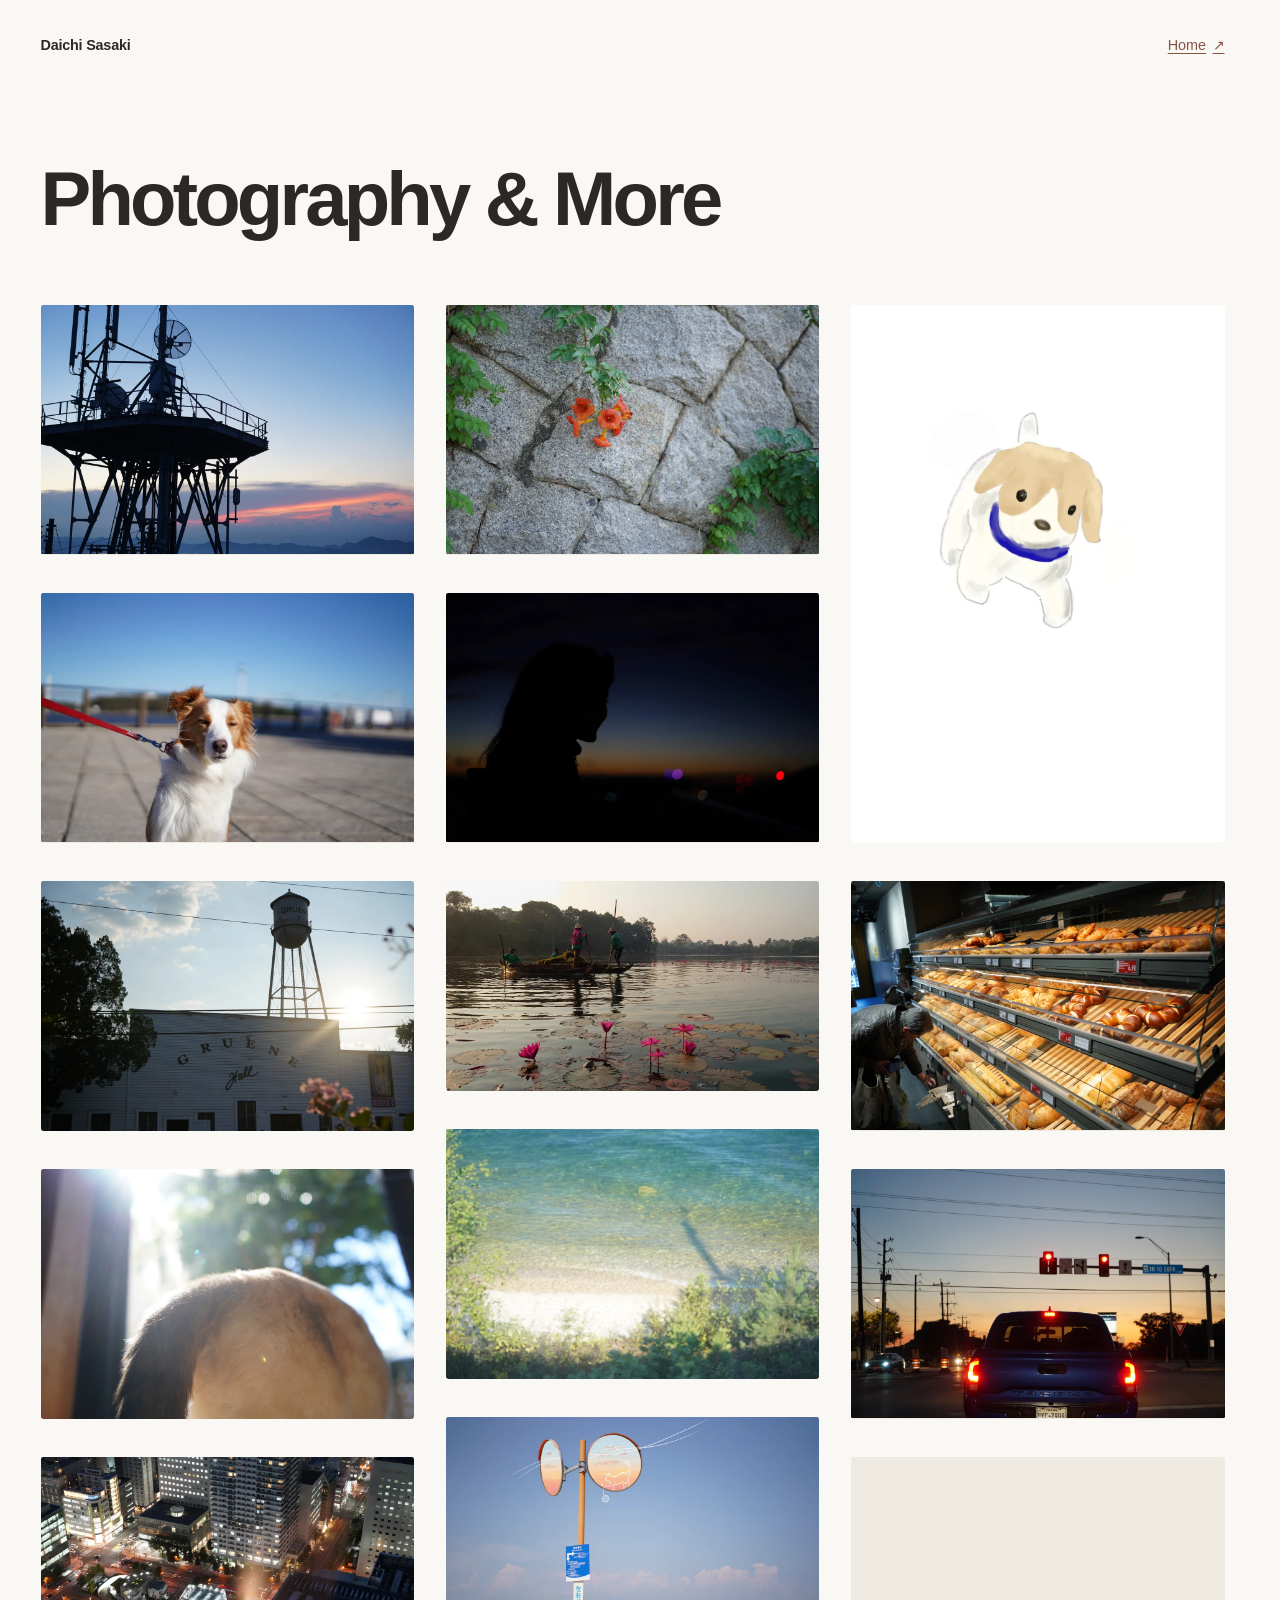
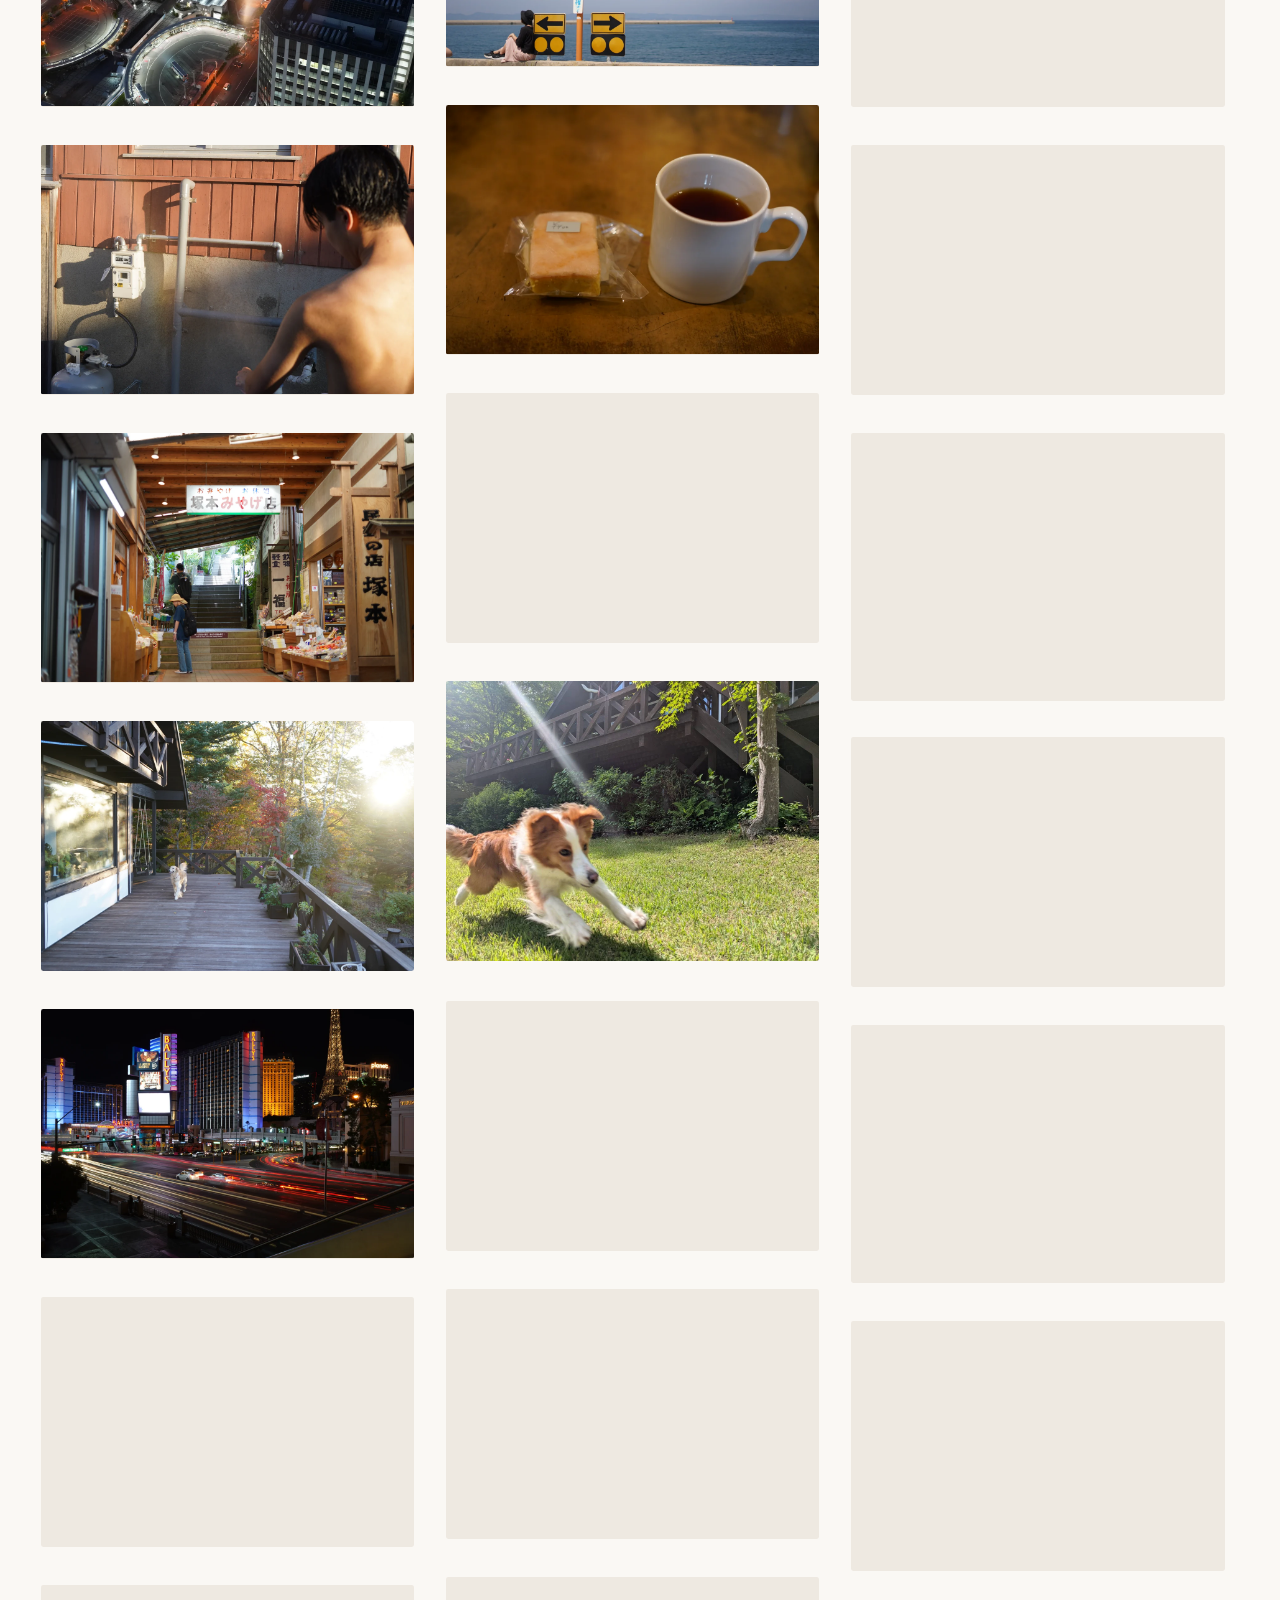
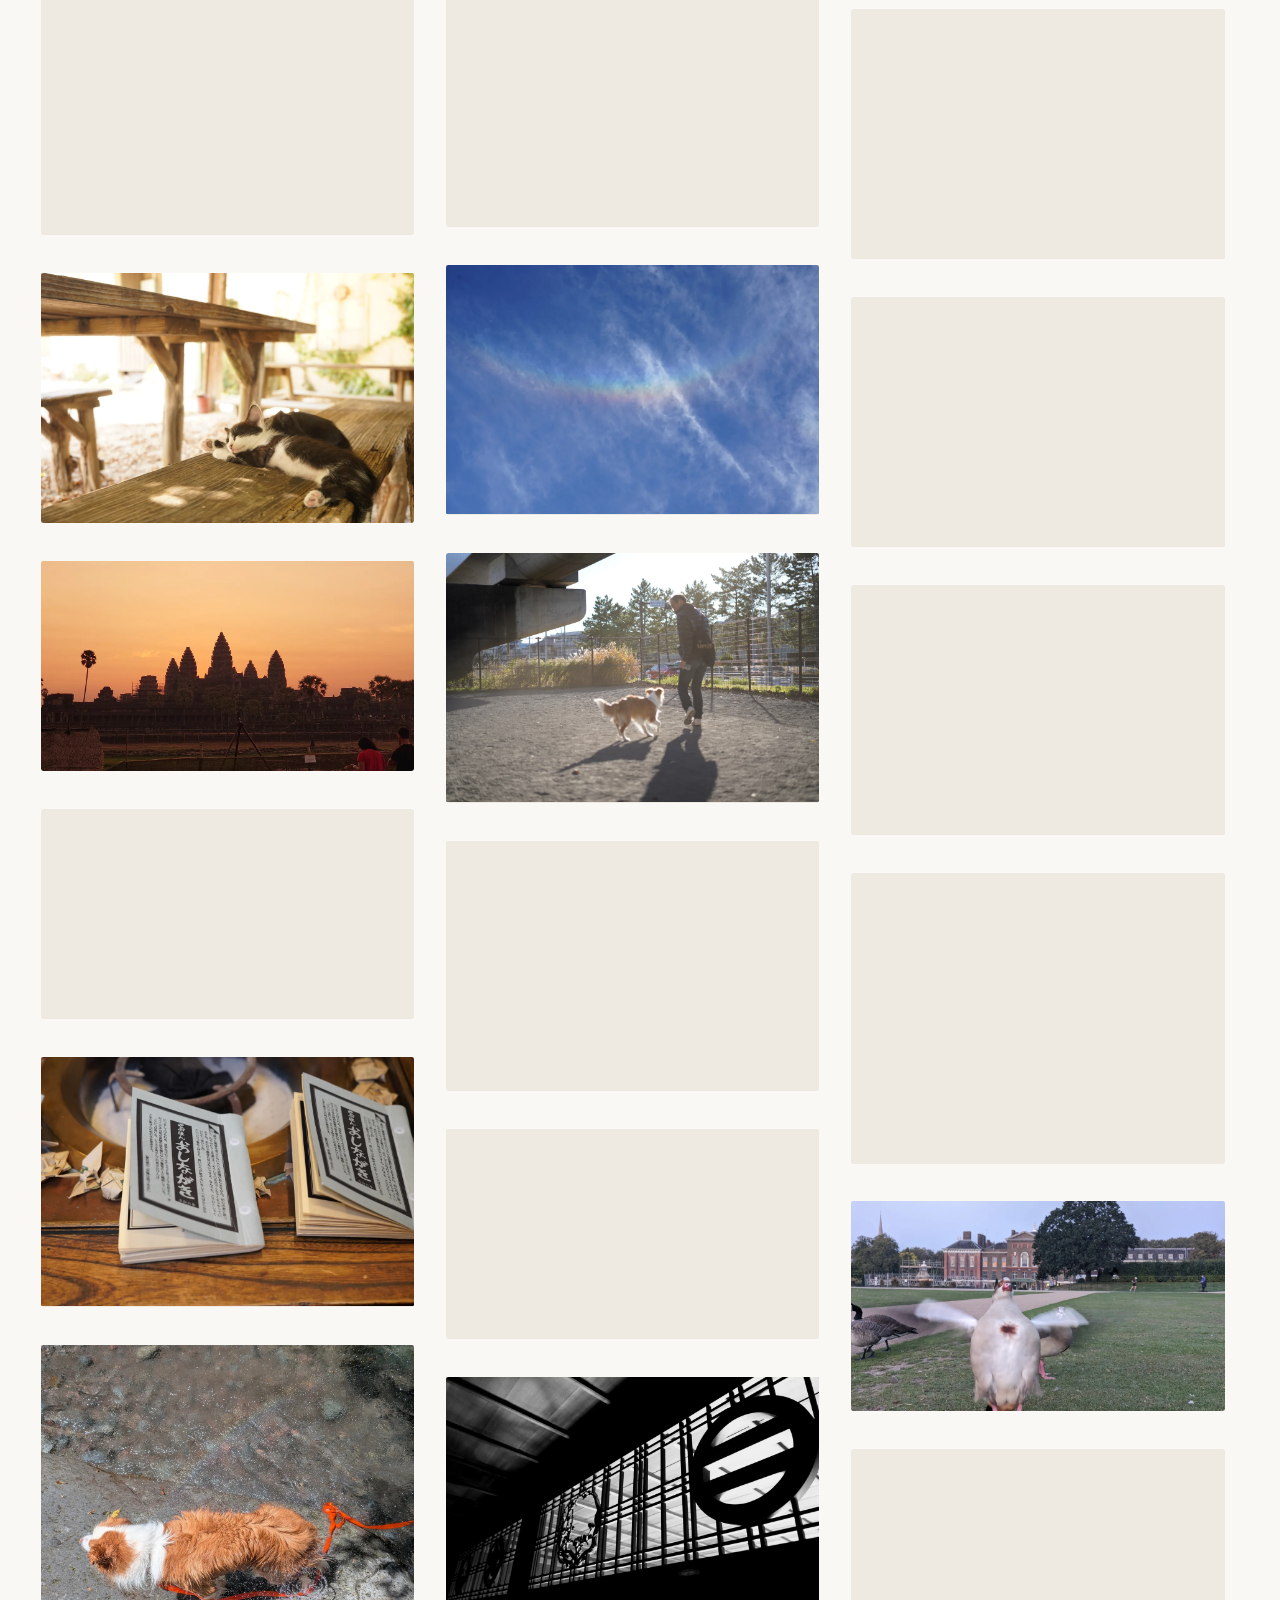
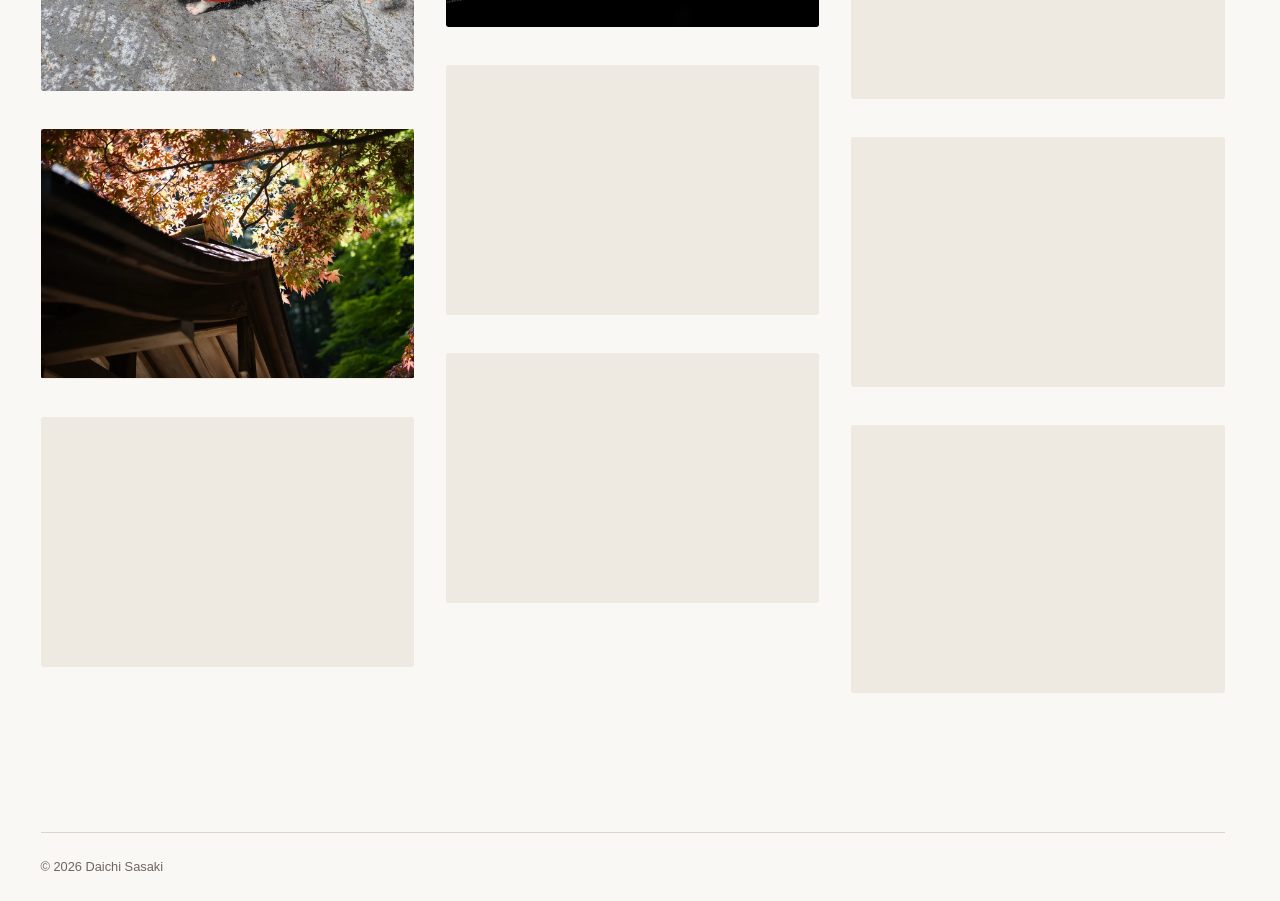
==== commit 548c4bfd: "Add shared GA4 tracking to public pages" ====
--- a/portfolio/index.html
+++ b/portfolio/index.html
@@ -11,6 +11,24 @@
     <script src="layout.js" defer></script>
     <script src="information.js" defer></script>
     <script src="gallery.js" defer></script>
+    <!-- Shared GA4: production, top-level page views only. -->
+    <script>
+      (() => {
+        if (window.location.hostname !== "d1ssk.github.io" || window.self !== window.top) return;
+        if (window.__pagesAnalyticsInitialized) return;
+        window.__pagesAnalyticsInitialized = true;
+        window.dataLayer = window.dataLayer || [];
+        window.gtag = function () {
+          window.dataLayer.push(arguments);
+        };
+        window.gtag("js", new Date());
+        window.gtag("config", "G-P4BVZ9ZZ0E");
+        const script = document.createElement("script");
+        script.async = true;
+        script.src = "https://www.googletagmanager.com/gtag/js?id=G-P4BVZ9ZZ0E";
+        document.head.appendChild(script);
+      })();
+    </script>
   </head>
   <body>
     <header class="site-header container">
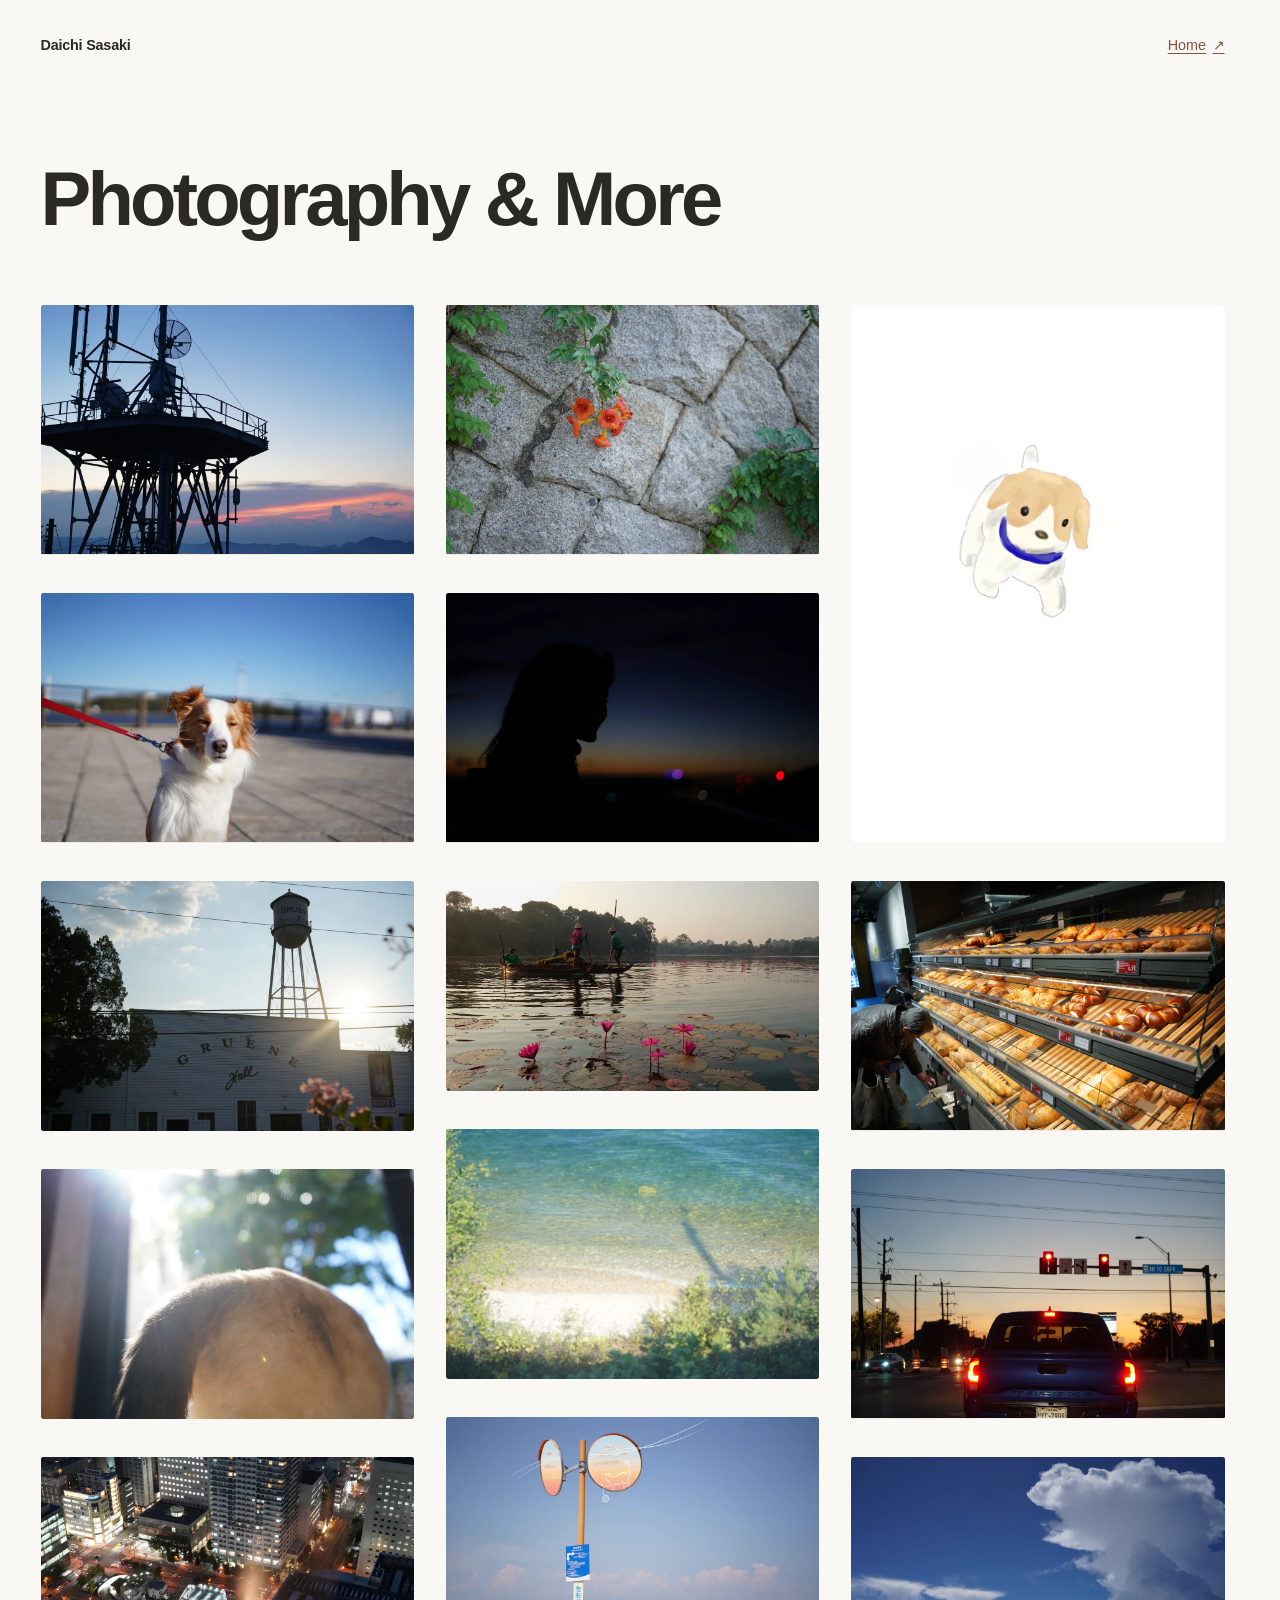
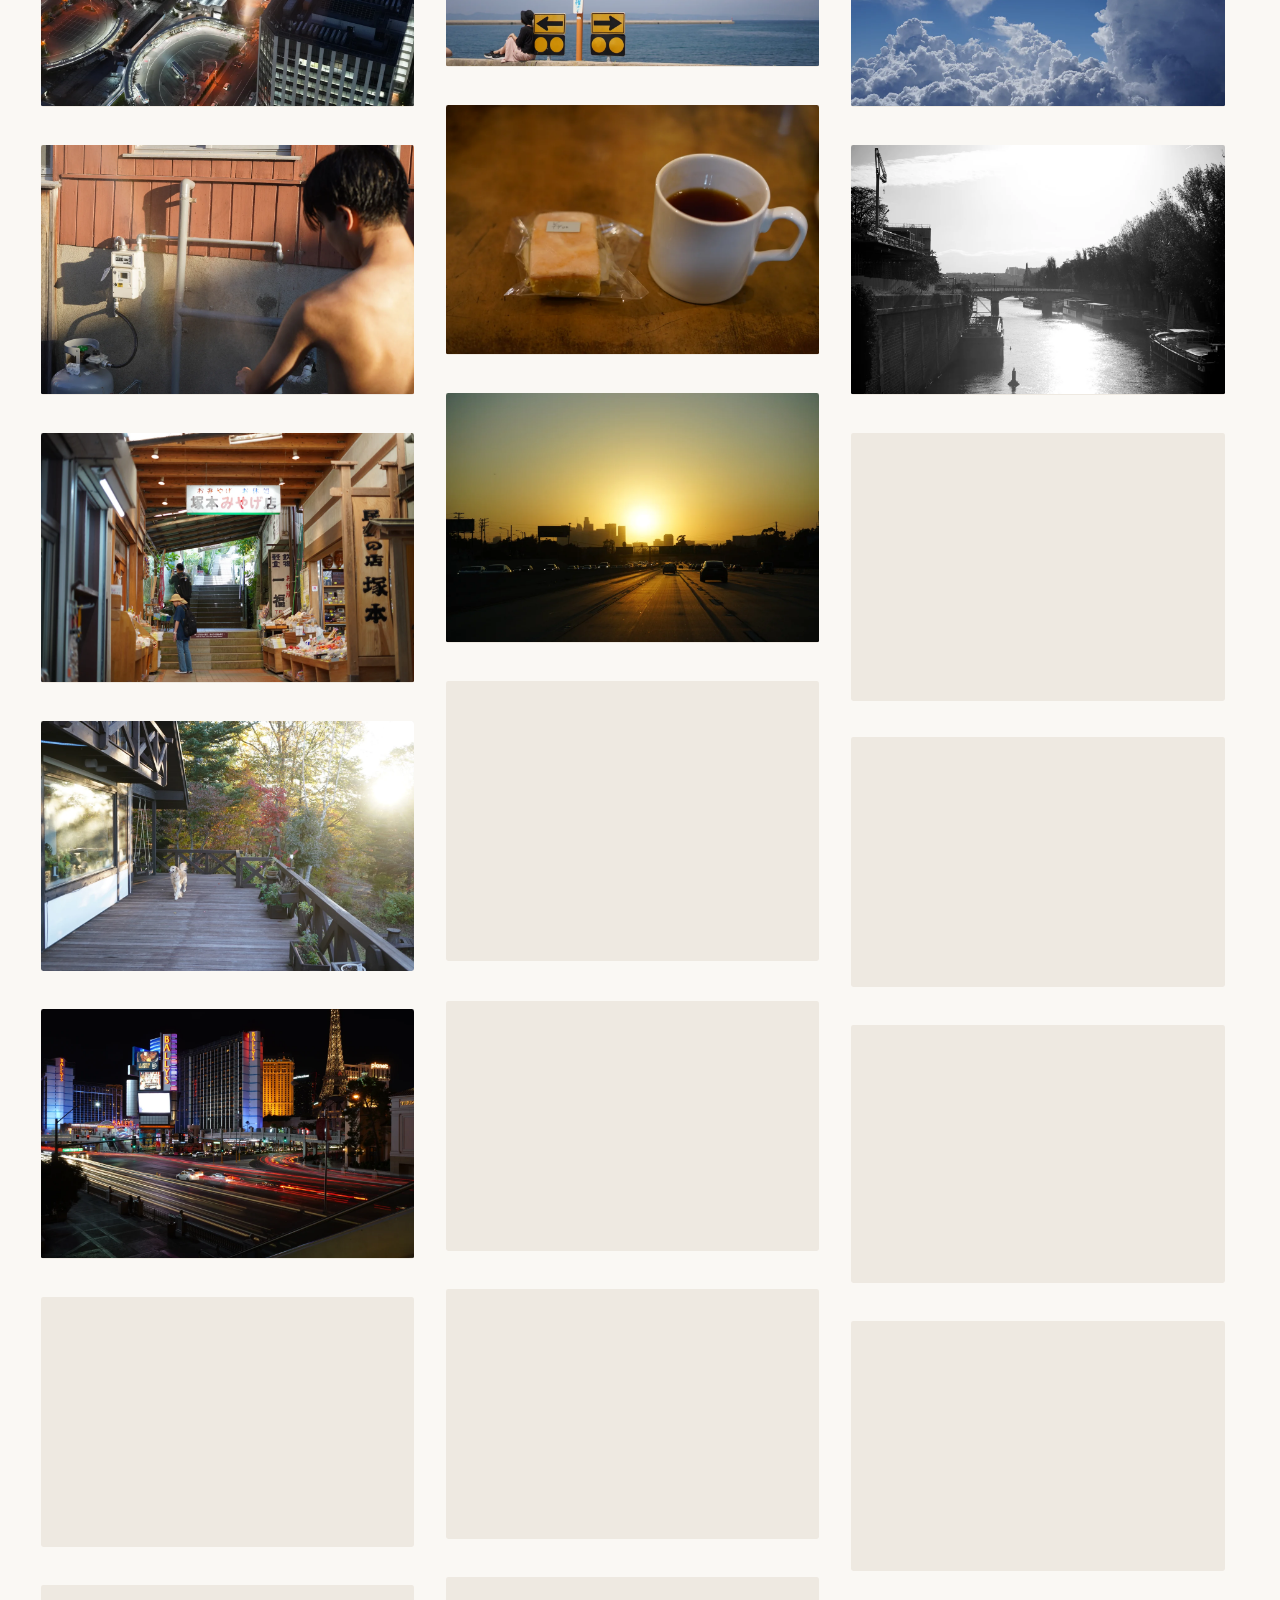
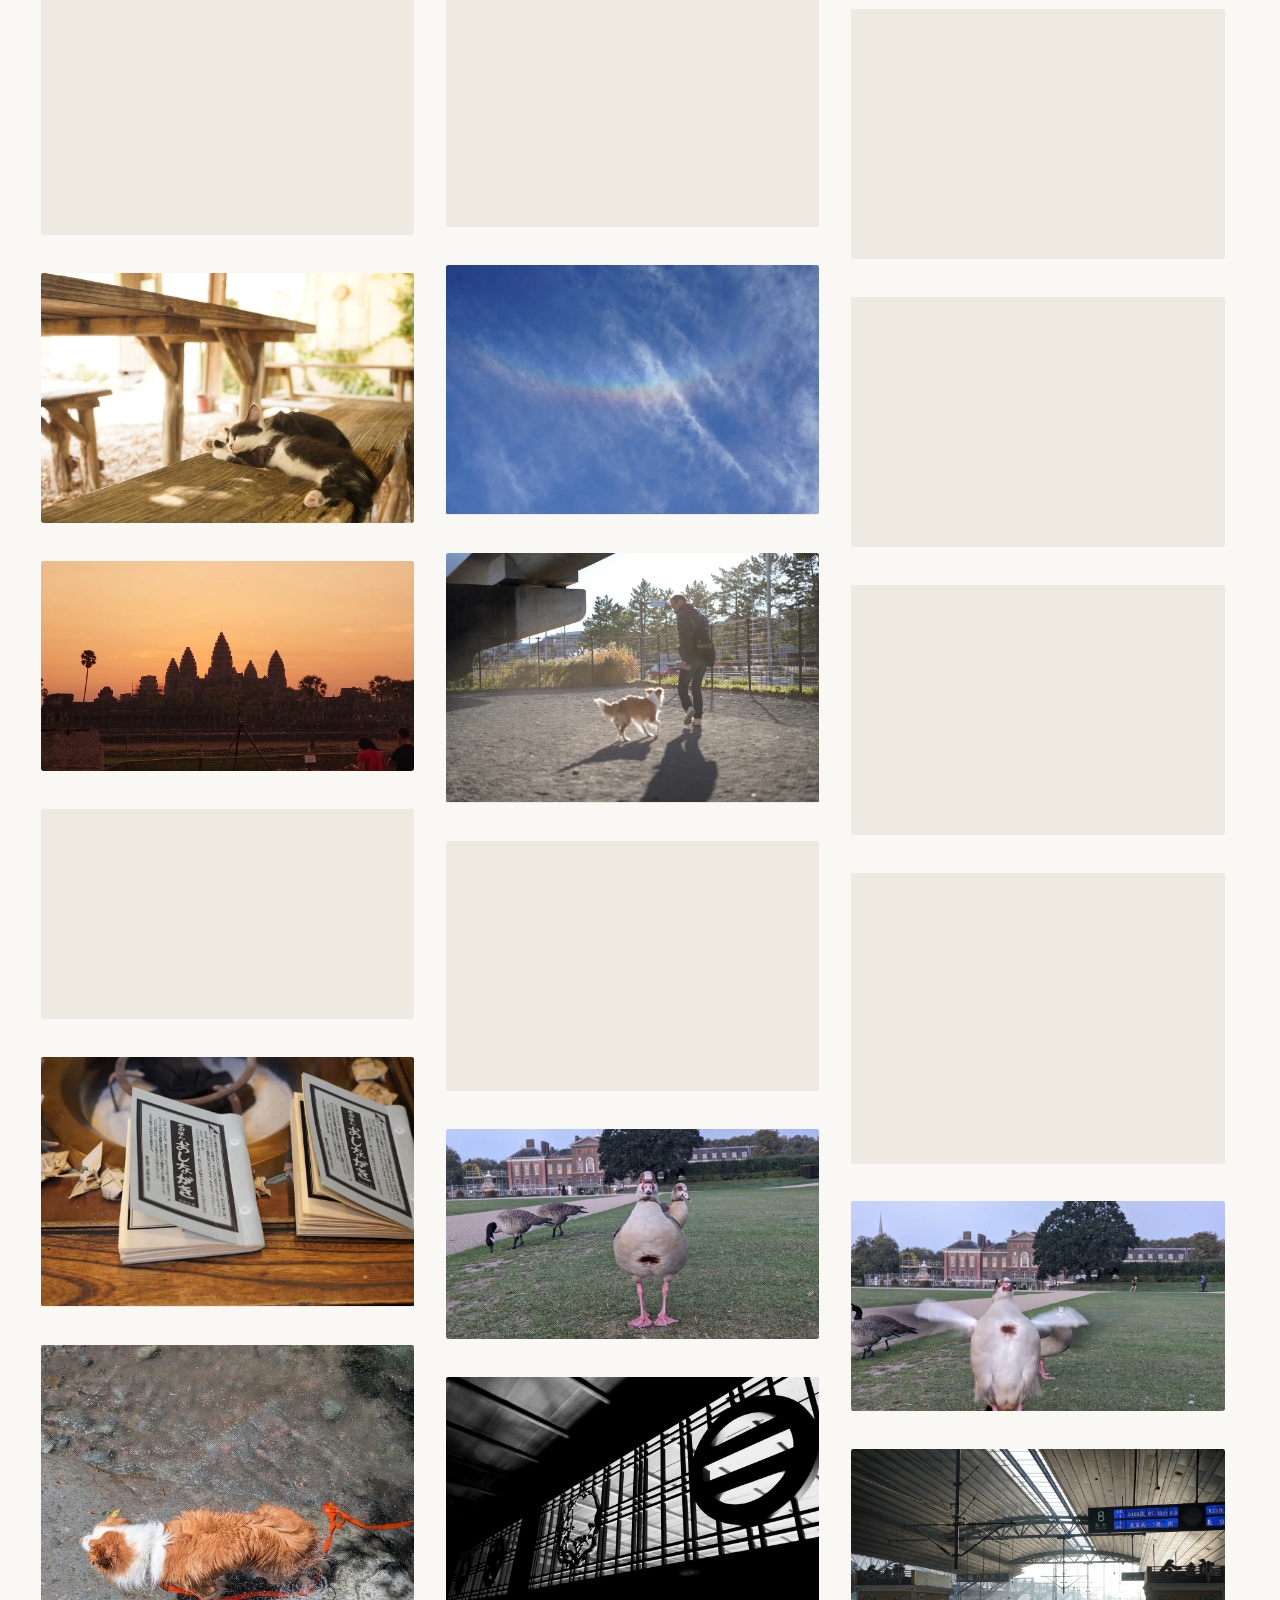
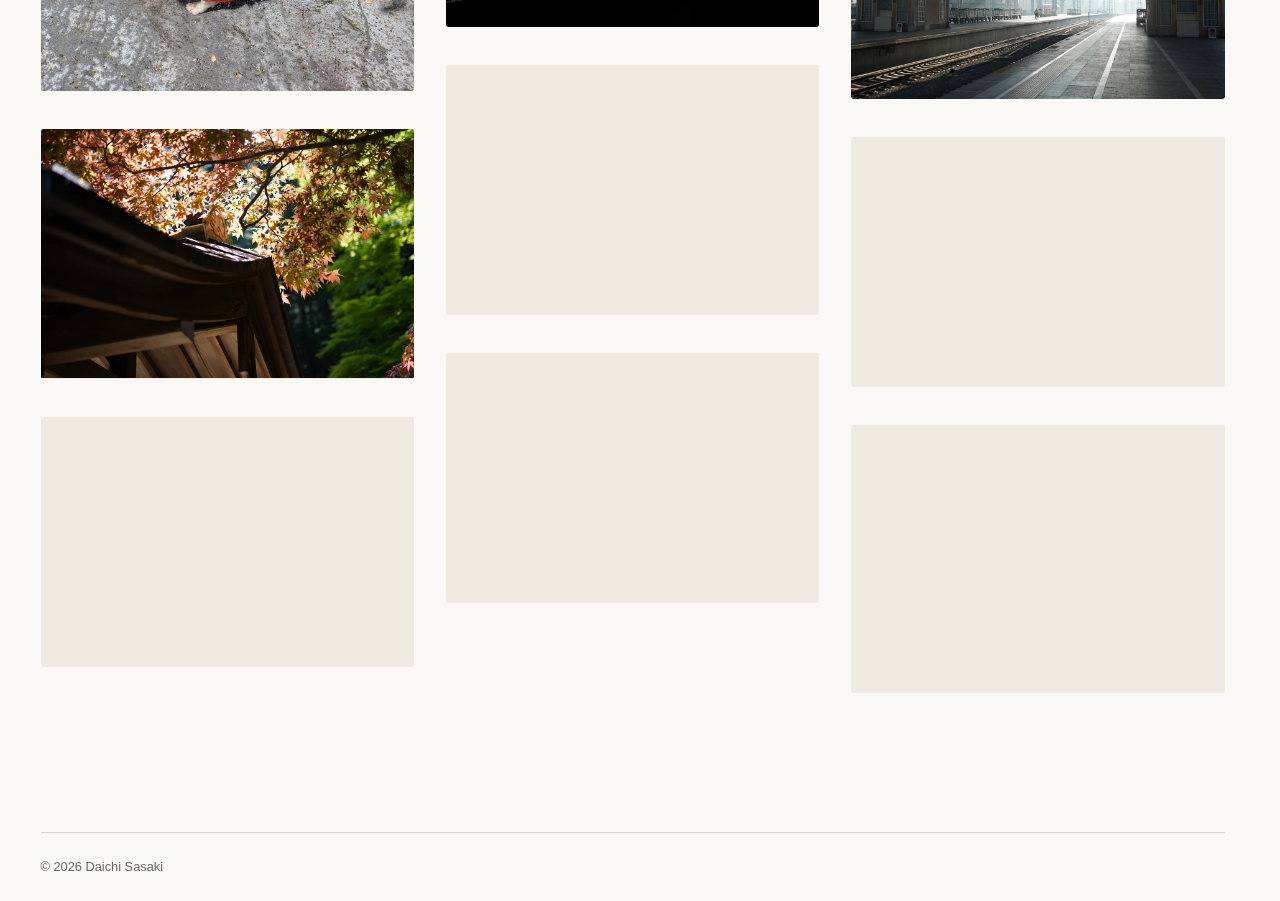
==== commit 380e02a4: "Update dog illustration and preserve Display P3 profile" ====
--- a/portfolio/index.html
+++ b/portfolio/index.html
@@ -77,7 +77,7 @@
           <a class="work-link" href="assets/works/work-308b10c8dc/full.webp" data-info="assets/works/work-308b10c8dc/info.json" aria-haspopup="dialog">
             <img
               src="assets/works/work-308b10c8dc/thumbnail.webp"
-              srcset="assets/works/work-308b10c8dc/thumbnail.webp 834w, assets/works/work-308b10c8dc/full.webp 1640w"
+              srcset="assets/works/work-308b10c8dc/thumbnail.webp 834w, assets/works/work-308b10c8dc/full.webp 1668w"
               sizes="(max-width: 46rem) calc(100vw - 2rem), (max-width: 68rem) 46vw, 24rem"
               width="834"
               height="1200"
